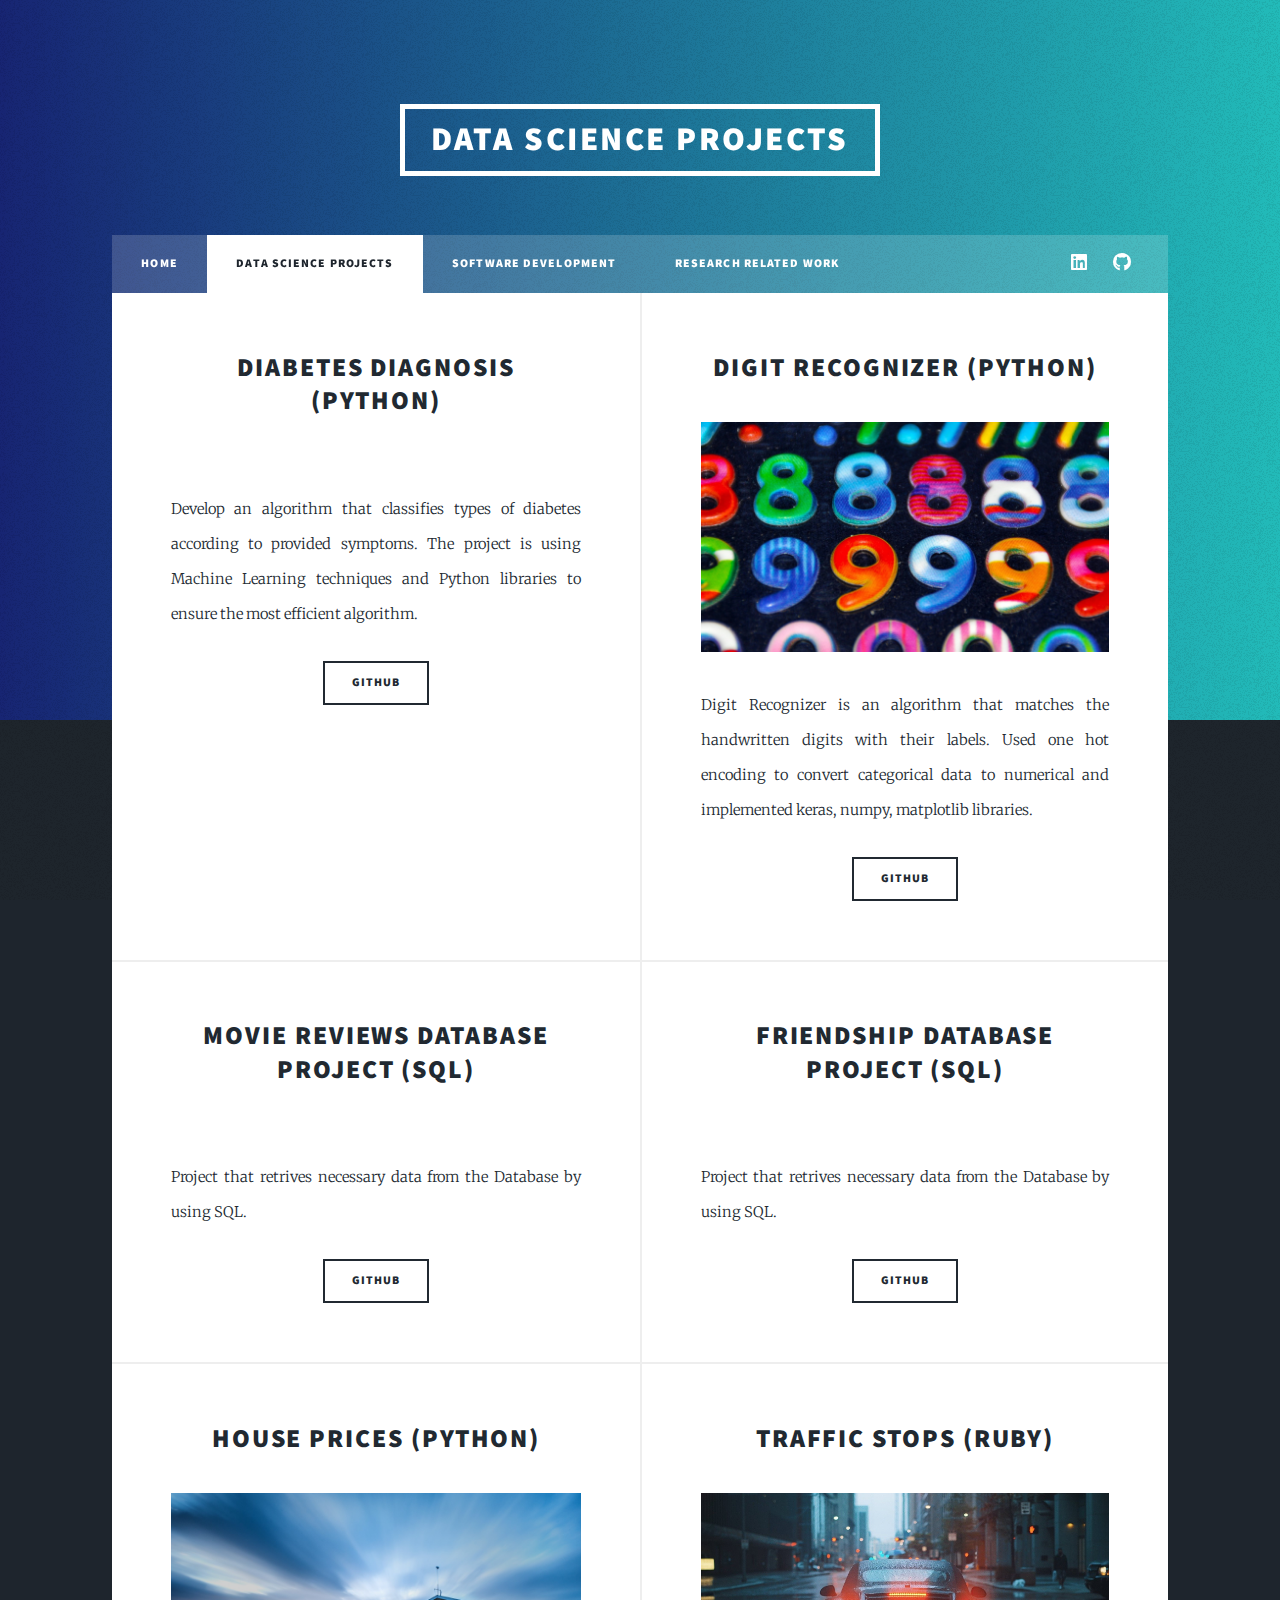
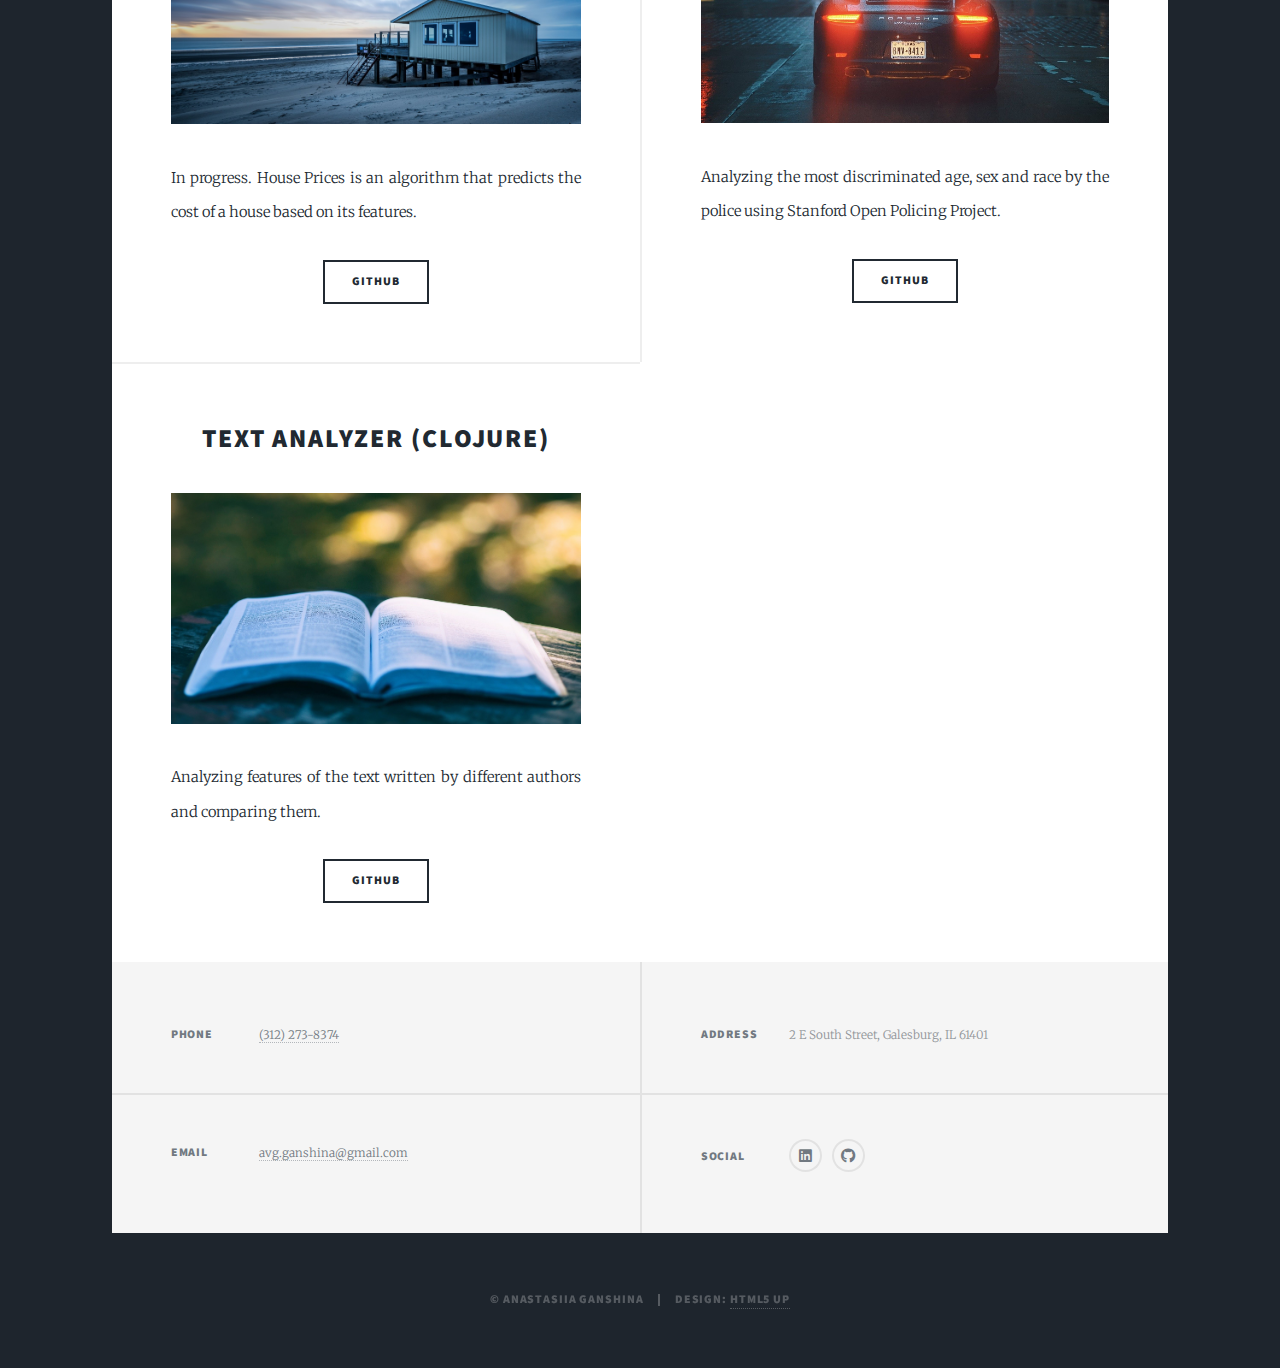
==== datascience.html @ 171f28ad "Add files via upload" ====
<!DOCTYPE HTML>

<html>
	<head>
		<title>Data Science Projects</title>
		<meta charset="utf-8" />
		<meta name="viewport" content="width=device-width, initial-scale=1, user-scalable=no" />
		<link rel="stylesheet" href="assets/css/main.css" />
		<noscript><link rel="stylesheet" href="assets/css/noscript.css" /></noscript>
	</head>
	<body class="is-preload">

		<!-- Wrapper -->
			<div id="wrapper">

				<!-- Header -->
					<header id="header">
						<a href="index.html" class="logo">Data Science Projects</a>
					</header>

				<!-- Nav -->
					<nav id="nav">
						<ul class="links">
							<li><a href="index.html">Home</a></li>
							<li class="active"><a href="datascience.html">Data Science Projects</a></li>
							<li><a href="softwareengineering.html">Software Development</a></li>
							<li><a href="researchwork.html">Research Related Work</a></li>	
						</ul>
						<ul class="icons">
							<li><a href="https://www.linkedin.com/in/anastasiia-ganshina-69b8a2183/" class="icon brands fa-linkedin"><span class="label">LinkedIn</span></a></li>
							<li><a href="https://github.com/avganshina" class="icon brands fa-github"><span class="label">GitHub</span></a></li>
						</ul>
					</nav>

				<!-- Main -->
					<div id="main">

						<!-- Post -->
							<section class="posts">
								
								<article>
									<header>
										<h2><a href="#">Diabetes Diagnosis (Python)</a></h2>
									</header>
									<a href="#" class="image fit"><img src="images/diabetes_ML.jpg" alt="" /></a>

									<p> Develop an algorithm that classifies types of diabetes according to provided symptoms. The project is using Machine Learning techniques and Python libraries to ensure the most efficient algorithm. </p>
									
									<ul class="actions special">
										<li><a href="https://github.com/avganshina/diabetes_predictions" class="button">GitHub</a></li>
									</ul>
								</article>

								<article>
									<header>
										<h2><a href="#">Digit recognizer (Python)</a></h2>
									</header>
									<a href="#" class="image fit"><img src="images/ds_digit.jpg" alt="" /></a>
									<p>Digit Recognizer is an algorithm that matches the handwritten digits with their labels. Used one hot encoding to convert categorical data to numerical and implemented keras, numpy, matplotlib libraries.</p>
									<ul class="actions special">
										<li><a href="https://github.com/avganshina/Digit_Recognizer" class="button">GitHub</a></li>
									</ul>
								</article>

								<article>
									<header>
										<h2><a href="#">Movie Reviews Database Project (SQL)</a></h2>
									</header>
									<a href="#" class="image fit"><img src="images/movies.jpg" alt="" /></a>

									<p> Project that retrives necessary data from the Database by using SQL. </p>
									
									<ul class="actions special">
										<li><a href="https://github.com/avganshina/Reviews_Database" class="button">GitHub</a></li>
									</ul>
								</article>

								<article>
									<header>
										<h2><a href="#">Friendship Database Project (SQL)</a></h2>
									</header>
									<a href="#" class="image fit"><img src="images/friendship.jpg" alt="" /></a>

									<p> Project that retrives necessary data from the Database by using SQL. </p>
									
									<ul class="actions special">
										<li><a href="https://github.com/avganshina/Friendship_Database" class="button">GitHub</a></li>
									</ul>
								</article>

								<article>
									<header>
										<h2><a href="#">House Prices (Python)</a></h2>
									</header>
									<a href="#" class="image fit"><img src="images/house.jpg" alt="" /></a>
									<p>In progress. House Prices is an algorithm that predicts the cost of a house based on its features.</p>
									<ul class="actions special">
										<li><a href="#" class="button">GitHub</a></li>
									</ul>
								</article>

								<article>
									<header>
										<h2><a href="https://github.com/avganshina/policingstats">Traffic Stops (Ruby)</a></h2>
									</header>
									<a href="https://github.com/avganshina/policingstats" class="image fit"><img src="images/ds_traffic.jpg" alt="" /></a>
									<p>Analyzing the most discriminated age, sex and race by the police using Stanford Open Policing Project.</p>
									<ul class="actions special">
										<li><a href="https://github.com/avganshina/policingstats" class="button">GitHub</a></li>
									</ul>
								</article>

								<article>
									<header>
										<h2><a href="https://github.com/avganshina/text-processing">Text Analyzer (Clojure)</a></h2>
									</header>
									<a href="https://github.com/avganshina/text-processing" class="image fit"><img src="images/ds_text.jpg" alt="" /></a>
									<p>Analyzing features of the text written by different authors and comparing them.</p>
									<ul class="actions special">
										<li><a href="https://github.com/avganshina/text-processing" class="button">GitHub</a></li>
									</ul>
								</article>
							</section>				
					</div>

					</div>

				<!-- Footer -->
					<footer id="footer">
						<section class="split contact">
							<section>
								<h3>Phone</h3>
								<p><a href="#">(312) 273-8374</a></p>
							</section>
							<section>
								<h3>Email</h3>
								<p><a href="#">avg.ganshina@gmail.com</a></p>
							</section>
						</section>

						<section class="split contact">
							<section>
								<h3>Address</h3>
								<p>2 E South Street, Galesburg, IL 61401</p>
							</section>
							<section>
								<h3>Social</h3>
								<ul class="icons alt">
									<li><a href="https://www.linkedin.com/in/anastasiia-ganshina-69b8a2183/" class="icon brands alt fa-linkedin"><span class="label">LinkedIn</span></a></li>
									<li><a href="https://github.com/avganshina/anastasiaganshina" class="icon brands alt fa-github"><span class="label">GitHub</span></a></li>
								</ul>
							</section>
						</section>
					</footer>

				<!-- Copyright -->
					<div id="copyright">
						<ul><li>&copy; Anastasiia Ganshina</li><li>Design: <a href="https://html5up.net">HTML5 UP</a></li></ul>
					</div>

			</div>

		<!-- Scripts -->
			<script src="assets/js/jquery.min.js"></script>
			<script src="assets/js/jquery.scrollex.min.js"></script>
			<script src="assets/js/jquery.scrolly.min.js"></script>
			<script src="assets/js/browser.min.js"></script>
			<script src="assets/js/breakpoints.min.js"></script>
			<script src="assets/js/util.js"></script>
			<script src="assets/js/main.js"></script>

	</body>
</html>
---- assets/css/main.css ----
@import url(fontawesome-all.min.css);
@import url("https://fonts.googleapis.com/css?family=Merriweather:300,700,300italic,700italic|Source+Sans+Pro:900");

/*
	Massively by HTML5 UP
	html5up.net | @ajlkn
	Free for personal and commercial use under the CCA 3.0 license (html5up.net/license)
*/

html, body, div, span, applet, object,
iframe, h1, h2, h3, h4, h5, h6, p, blockquote,
pre, a, abbr, acronym, address, big, cite,
code, del, dfn, em, img, ins, kbd, q, s, samp,
small, strike, strong, sub, sup, tt, var, b,
u, i, center, dl, dt, dd, ol, ul, li, fieldset,
form, label, legend, table, caption, tbody,
tfoot, thead, tr, th, td, article, aside,
canvas, details, embed, figure, figcaption,
footer, header, hgroup, menu, nav, output, ruby,
section, summary, time, mark, audio, video {
	margin: 0;
	padding: 0;
	border: 0;
	font-size: 100%;
	font: inherit;
	vertical-align: baseline;}

article, aside, details, figcaption, figure,
footer, header, hgroup, menu, nav, section {
	display: block;}

body {
	line-height: 1;
}

ol, ul {
	list-style: none;
}

blockquote, q {
	quotes: none;
}

	blockquote:before, blockquote:after, q:before, q:after {
		content: '';
		content: none;
	}

table {
	border-collapse: collapse;
	border-spacing: 0;
}

body {
	-webkit-text-size-adjust: none;
}

mark {
	background-color: transparent;
	color: inherit;
}

input::-moz-focus-inner {
	border: 0;
	padding: 0;
}

input, select, textarea {
	-moz-appearance: none;
	-webkit-appearance: none;
	-ms-appearance: none;
	appearance: none;
}

/* Basic */

	@-ms-viewport {
		width: device-width;
	}

	body {
		-ms-overflow-style: scrollbar;
	}

	@media screen and (max-width: 480px) {

		html, body {
			min-width: 320px;
		}

	}

	html {
		box-sizing: border-box;
	}

	*, *:before, *:after {
		box-sizing: inherit;
	}

	body {
		background-color: #1e252d;
	}

		body.is-preload *, body.is-preload *:before, body.is-preload *:after {
			-moz-animation: none !important;
			-webkit-animation: none !important;
			-ms-animation: none !important;
			animation: none !important;
			-moz-transition: none !important;
			-webkit-transition: none !important;
			-ms-transition: none !important;
			transition: none !important;
		}

/* Type */

	html {
		font-size: 16pt;
	}

		@media screen and (max-width: 1680px) {

			html {
				font-size: 12pt;
			}

		}

		@media screen and (max-width: 1280px) {

			html {
				font-size: 11pt;
			}

		}

		@media screen and (max-width: 360px) {

			html {
				font-size: 10pt;
			}

		}

	body {
		color: #212931;
	}

	body, input, select, textarea {
		font-family: "Merriweather", Georgia, serif;
		font-weight: 300;
		font-size: 1rem;
		line-height: 2.375;
	}

	a {
		-moz-transition: color 0.2s ease-in-out, background-color 0.2s ease-in-out, border-color 0.2s ease-in-out, box-shadow 0.2s ease-in-out;
		-webkit-transition: color 0.2s ease-in-out, background-color 0.2s ease-in-out, border-color 0.2s ease-in-out, box-shadow 0.2s ease-in-out;
		-ms-transition: color 0.2s ease-in-out, background-color 0.2s ease-in-out, border-color 0.2s ease-in-out, box-shadow 0.2s ease-in-out;
		transition: color 0.2s ease-in-out, background-color 0.2s ease-in-out, border-color 0.2s ease-in-out, box-shadow 0.2s ease-in-out;
		border-bottom: dotted 1px;
		text-decoration: none;
	}

		a:hover {
			border-bottom-color: transparent;
		}

	strong, b {
		font-weight: 600;
	}

	em, i {
		font-style: italic;
	}

	p {
		text-align: justify;
		margin: 0 0 2rem 0;
	}

	h1, h2, h3, h4, h5, h6 {
		font-family: "Source Sans Pro", Helvetica, sans-serif;
		font-weight: 900;
		line-height: 1.5;
		letter-spacing: 0.075em;
		text-transform: uppercase;
		margin: 0 0 1rem 0;
	}

		h1 a, h2 a, h3 a, h4 a, h5 a, h6 a {
			border-bottom: 0;
			color: inherit;
			text-decoration: none;
		}

	h1 {
		font-size: 4rem;
		line-height: 1.1;
		margin: 0 0 2rem 0;
	}

	h2 {
		font-size: 1.75rem;
		line-height: 1.3;
		margin: 0 0 1.5rem 0;
	}

	h3 {
		font-size: 1.25rem;
		margin: 0 0 1.5rem 0;
	}

	h4 {
		font-size: 1rem;
	}

	h5 {
		font-size: 0.9rem;
	}

	h6 {
		font-size: 0.8rem;
	}

	sub {
		font-size: 0.8rem;
		position: relative;
		top: 0.5rem;
	}

	sup {
		font-size: 0.8rem;
		position: relative;
		top: -0.5rem;
	}

	blockquote {
		border-left: solid 4px;
		font-style: italic;
		margin: 0 0 2rem 0;
		padding: 0.5rem 0 0.5rem 2rem;
	}

	code {
		border: solid 2px;
		font-family: "Courier New", monospace;
		font-size: 0.9rem;
		margin: 0 0.25rem;
		padding: 0.25rem 0.65rem;
	}

	pre {
		-webkit-overflow-scrolling: touch;
		font-family: "Courier New", monospace;
		font-size: 0.9rem;
		margin: 0 0 2rem 0;
	}

		pre code {
			display: block;
			line-height: 1.75;
			padding: 1rem 1.5rem;
			overflow-x: auto;
		}

	hr {
		border: 0;
		border-bottom: solid 2px;
		margin: 3rem 0;
	}

		hr.major {
			margin: 5rem 0;
		}

	.align-left {
		text-align: left;
	}

	.align-center {
		text-align: center;
	}

	.align-right {
		text-align: right;
	}

	input, select, textarea {
		color: #212931;
	}

	a {
		color: #212931;
		border-bottom-color: rgba(33, 41, 49, 0.5);
	}

		a:hover {
			border-bottom-color: transparent;
			color: #18bfef !important;
		}

	strong, b {
		color: #212931;
	}

	h1, h2, h3, h4, h5, h6 {
		color: #212931;
	}

	blockquote {
		border-left-color: #eeeeee;
	}

	code {
		background: rgba(220, 220, 220, 0.25);
		border-color: #eeeeee;
	}

	hr {
		border-bottom-color: #eeeeee;
	}

/* Row */

	.row {
		display: flex;
		flex-wrap: wrap;
		box-sizing: border-box;
		align-items: stretch;
	}

		.row > * {
			box-sizing: border-box;
		}

		.row.gtr-uniform > * > :last-child {
			margin-bottom: 0;
		}

		.row.aln-left {
			justify-content: flex-start;
		}

		.row.aln-center {
			justify-content: center;
		}

		.row.aln-right {
			justify-content: flex-end;
		}

		.row.aln-top {
			align-items: flex-start;
		}

		.row.aln-middle {
			align-items: center;
		}

		.row.aln-bottom {
			align-items: flex-end;
		}

		.row > .imp {
			order: -1;
		}

		.row > .col-1 {
			width: 8.33333%;
		}

		.row > .off-1 {
			margin-left: 8.33333%;
		}

		.row > .col-2 {
			width: 16.66667%;
		}

		.row > .off-2 {
			margin-left: 16.66667%;
		}

		.row > .col-3 {
			width: 25%;
		}

		.row > .off-3 {
			margin-left: 25%;
		}

		.row > .col-4 {
			width: 33.33333%;
		}

		.row > .off-4 {
			margin-left: 33.33333%;
		}

		.row > .col-5 {
			width: 41.66667%;
		}

		.row > .off-5 {
			margin-left: 41.66667%;
		}

		.row > .col-6 {
			width: 50%;
		}

		.row > .off-6 {
			margin-left: 50%;
		}

		.row > .col-7 {
			width: 58.33333%;
		}

		.row > .off-7 {
			margin-left: 58.33333%;
		}

		.row > .col-8 {
			width: 66.66667%;
		}

		.row > .off-8 {
			margin-left: 66.66667%;
		}

		.row > .col-9 {
			width: 75%;
		}

		.row > .off-9 {
			margin-left: 75%;
		}

		.row > .col-10 {
			width: 83.33333%;
		}

		.row > .off-10 {
			margin-left: 83.33333%;
		}

		.row > .col-11 {
			width: 91.66667%;
		}

		.row > .off-11 {
			margin-left: 91.66667%;
		}

		.row > .col-12 {
			width: 100%;
		}

		.row > .off-12 {
			margin-left: 100%;
		}

		.row.gtr-0 {
			margin-top: 0;
			margin-left: 0rem;
		}

			.row.gtr-0 > * {
				padding: 0 0 0 0rem;
			}

			.row.gtr-0.gtr-uniform {
				margin-top: 0rem;
			}

				.row.gtr-0.gtr-uniform > * {
					padding-top: 0rem;
				}

		.row.gtr-25 {
			margin-top: 0;
			margin-left: -0.375rem;
		}

			.row.gtr-25 > * {
				padding: 0 0 0 0.375rem;
			}

			.row.gtr-25.gtr-uniform {
				margin-top: -0.375rem;
			}

				.row.gtr-25.gtr-uniform > * {
					padding-top: 0.375rem;
				}

		.row.gtr-50 {
			margin-top: 0;
			margin-left: -0.75rem;
		}

			.row.gtr-50 > * {
				padding: 0 0 0 0.75rem;
			}

			.row.gtr-50.gtr-uniform {
				margin-top: -0.75rem;
			}

				.row.gtr-50.gtr-uniform > * {
					padding-top: 0.75rem;
				}

		.row {
			margin-top: 0;
			margin-left: -1.5rem;
		}

			.row > * {
				padding: 0 0 0 1.5rem;
			}

			.row.gtr-uniform {
				margin-top: -1.5rem;
			}

				.row.gtr-uniform > * {
					padding-top: 1.5rem;
				}

		.row.gtr-150 {
			margin-top: 0;
			margin-left: -2.25rem;
		}

			.row.gtr-150 > * {
				padding: 0 0 0 2.25rem;
			}

			.row.gtr-150.gtr-uniform {
				margin-top: -2.25rem;
			}

				.row.gtr-150.gtr-uniform > * {
					padding-top: 2.25rem;
				}

		.row.gtr-200 {
			margin-top: 0;
			margin-left: -3rem;
		}

			.row.gtr-200 > * {
				padding: 0 0 0 3rem;
			}

			.row.gtr-200.gtr-uniform {
				margin-top: -3rem;
			}

				.row.gtr-200.gtr-uniform > * {
					padding-top: 3rem;
				}

		@media screen and (max-width: 1680px) {

			.row {
				display: flex;
				flex-wrap: wrap;
				box-sizing: border-box;
				align-items: stretch;
			}

				.row > * {
					box-sizing: border-box;
				}

				.row.gtr-uniform > * > :last-child {
					margin-bottom: 0;
				}

				.row.aln-left {
					justify-content: flex-start;
				}

				.row.aln-center {
					justify-content: center;
				}

				.row.aln-right {
					justify-content: flex-end;
				}

				.row.aln-top {
					align-items: flex-start;
				}

				.row.aln-middle {
					align-items: center;
				}

				.row.aln-bottom {
					align-items: flex-end;
				}

				.row > .imp-xlarge {
					order: -1;
				}

				.row > .col-1-xlarge {
					width: 8.33333%;
				}

				.row > .off-1-xlarge {
					margin-left: 8.33333%;
				}

				.row > .col-2-xlarge {
					width: 16.66667%;
				}

				.row > .off-2-xlarge {
					margin-left: 16.66667%;
				}

				.row > .col-3-xlarge {
					width: 25%;
				}

				.row > .off-3-xlarge {
					margin-left: 25%;
				}

				.row > .col-4-xlarge {
					width: 33.33333%;
				}

				.row > .off-4-xlarge {
					margin-left: 33.33333%;
				}

				.row > .col-5-xlarge {
					width: 41.66667%;
				}

				.row > .off-5-xlarge {
					margin-left: 41.66667%;
				}

				.row > .col-6-xlarge {
					width: 50%;
				}

				.row > .off-6-xlarge {
					margin-left: 50%;
				}

				.row > .col-7-xlarge {
					width: 58.33333%;
				}

				.row > .off-7-xlarge {
					margin-left: 58.33333%;
				}

				.row > .col-8-xlarge {
					width: 66.66667%;
				}

				.row > .off-8-xlarge {
					margin-left: 66.66667%;
				}

				.row > .col-9-xlarge {
					width: 75%;
				}

				.row > .off-9-xlarge {
					margin-left: 75%;
				}

				.row > .col-10-xlarge {
					width: 83.33333%;
				}

				.row > .off-10-xlarge {
					margin-left: 83.33333%;
				}

				.row > .col-11-xlarge {
					width: 91.66667%;
				}

				.row > .off-11-xlarge {
					margin-left: 91.66667%;
				}

				.row > .col-12-xlarge {
					width: 100%;
				}

				.row > .off-12-xlarge {
					margin-left: 100%;
				}

				.row.gtr-0 {
					margin-top: 0;
					margin-left: 0rem;
				}

					.row.gtr-0 > * {
						padding: 0 0 0 0rem;
					}

					.row.gtr-0.gtr-uniform {
						margin-top: 0rem;
					}

						.row.gtr-0.gtr-uniform > * {
							padding-top: 0rem;
						}

				.row.gtr-25 {
					margin-top: 0;
					margin-left: -0.375rem;
				}

					.row.gtr-25 > * {
						padding: 0 0 0 0.375rem;
					}

					.row.gtr-25.gtr-uniform {
						margin-top: -0.375rem;
					}

						.row.gtr-25.gtr-uniform > * {
							padding-top: 0.375rem;
						}

				.row.gtr-50 {
					margin-top: 0;
					margin-left: -0.75rem;
				}

					.row.gtr-50 > * {
						padding: 0 0 0 0.75rem;
					}

					.row.gtr-50.gtr-uniform {
						margin-top: -0.75rem;
					}

						.row.gtr-50.gtr-uniform > * {
							padding-top: 0.75rem;
						}

				.row {
					margin-top: 0;
					margin-left: -1.5rem;
				}

					.row > * {
						padding: 0 0 0 1.5rem;
					}

					.row.gtr-uniform {
						margin-top: -1.5rem;
					}

						.row.gtr-uniform > * {
							padding-top: 1.5rem;
						}

				.row.gtr-150 {
					margin-top: 0;
					margin-left: -2.25rem;
				}

					.row.gtr-150 > * {
						padding: 0 0 0 2.25rem;
					}

					.row.gtr-150.gtr-uniform {
						margin-top: -2.25rem;
					}

						.row.gtr-150.gtr-uniform > * {
							padding-top: 2.25rem;
						}

				.row.gtr-200 {
					margin-top: 0;
					margin-left: -3rem;
				}

					.row.gtr-200 > * {
						padding: 0 0 0 3rem;
					}

					.row.gtr-200.gtr-uniform {
						margin-top: -3rem;
					}

						.row.gtr-200.gtr-uniform > * {
							padding-top: 3rem;
						}

		}

		@media screen and (max-width: 1280px) {

			.row {
				display: flex;
				flex-wrap: wrap;
				box-sizing: border-box;
				align-items: stretch;
			}

				.row > * {
					box-sizing: border-box;
				}

				.row.gtr-uniform > * > :last-child {
					margin-bottom: 0;
				}

				.row.aln-left {
					justify-content: flex-start;
				}

				.row.aln-center {
					justify-content: center;
				}

				.row.aln-right {
					justify-content: flex-end;
				}

				.row.aln-top {
					align-items: flex-start;
				}

				.row.aln-middle {
					align-items: center;
				}

				.row.aln-bottom {
					align-items: flex-end;
				}

				.row > .imp-large {
					order: -1;
				}

				.row > .col-1-large {
					width: 8.33333%;
				}

				.row > .off-1-large {
					margin-left: 8.33333%;
				}

				.row > .col-2-large {
					width: 16.66667%;
				}

				.row > .off-2-large {
					margin-left: 16.66667%;
				}

				.row > .col-3-large {
					width: 25%;
				}

				.row > .off-3-large {
					margin-left: 25%;
				}

				.row > .col-4-large {
					width: 33.33333%;
				}

				.row > .off-4-large {
					margin-left: 33.33333%;
				}

				.row > .col-5-large {
					width: 41.66667%;
				}

				.row > .off-5-large {
					margin-left: 41.66667%;
				}

				.row > .col-6-large {
					width: 50%;
				}

				.row > .off-6-large {
					margin-left: 50%;
				}

				.row > .col-7-large {
					width: 58.33333%;
				}

				.row > .off-7-large {
					margin-left: 58.33333%;
				}

				.row > .col-8-large {
					width: 66.66667%;
				}

				.row > .off-8-large {
					margin-left: 66.66667%;
				}

				.row > .col-9-large {
					width: 75%;
				}

				.row > .off-9-large {
					margin-left: 75%;
				}

				.row > .col-10-large {
					width: 83.33333%;
				}

				.row > .off-10-large {
					margin-left: 83.33333%;
				}

				.row > .col-11-large {
					width: 91.66667%;
				}

				.row > .off-11-large {
					margin-left: 91.66667%;
				}

				.row > .col-12-large {
					width: 100%;
				}

				.row > .off-12-large {
					margin-left: 100%;
				}

				.row.gtr-0 {
					margin-top: 0;
					margin-left: 0rem;
				}

					.row.gtr-0 > * {
						padding: 0 0 0 0rem;
					}

					.row.gtr-0.gtr-uniform {
						margin-top: 0rem;
					}

						.row.gtr-0.gtr-uniform > * {
							padding-top: 0rem;
						}

				.row.gtr-25 {
					margin-top: 0;
					margin-left: -0.375rem;
				}

					.row.gtr-25 > * {
						padding: 0 0 0 0.375rem;
					}

					.row.gtr-25.gtr-uniform {
						margin-top: -0.375rem;
					}

						.row.gtr-25.gtr-uniform > * {
							padding-top: 0.375rem;
						}

				.row.gtr-50 {
					margin-top: 0;
					margin-left: -0.75rem;
				}

					.row.gtr-50 > * {
						padding: 0 0 0 0.75rem;
					}

					.row.gtr-50.gtr-uniform {
						margin-top: -0.75rem;
					}

						.row.gtr-50.gtr-uniform > * {
							padding-top: 0.75rem;
						}

				.row {
					margin-top: 0;
					margin-left: -1.5rem;
				}

					.row > * {
						padding: 0 0 0 1.5rem;
					}

					.row.gtr-uniform {
						margin-top: -1.5rem;
					}

						.row.gtr-uniform > * {
							padding-top: 1.5rem;
						}

				.row.gtr-150 {
					margin-top: 0;
					margin-left: -2.25rem;
				}

					.row.gtr-150 > * {
						padding: 0 0 0 2.25rem;
					}

					.row.gtr-150.gtr-uniform {
						margin-top: -2.25rem;
					}

						.row.gtr-150.gtr-uniform > * {
							padding-top: 2.25rem;
						}

				.row.gtr-200 {
					margin-top: 0;
					margin-left: -3rem;
				}

					.row.gtr-200 > * {
						padding: 0 0 0 3rem;
					}

					.row.gtr-200.gtr-uniform {
						margin-top: -3rem;
					}

						.row.gtr-200.gtr-uniform > * {
							padding-top: 3rem;
						}

		}

		@media screen and (max-width: 980px) {

			.row {
				display: flex;
				flex-wrap: wrap;
				box-sizing: border-box;
				align-items: stretch;
			}

				.row > * {
					box-sizing: border-box;
				}

				.row.gtr-uniform > * > :last-child {
					margin-bottom: 0;
				}

				.row.aln-left {
					justify-content: flex-start;
				}

				.row.aln-center {
					justify-content: center;
				}

				.row.aln-right {
					justify-content: flex-end;
				}

				.row.aln-top {
					align-items: flex-start;
				}

				.row.aln-middle {
					align-items: center;
				}

				.row.aln-bottom {
					align-items: flex-end;
				}

				.row > .imp-medium {
					order: -1;
				}

				.row > .col-1-medium {
					width: 8.33333%;
				}

				.row > .off-1-medium {
					margin-left: 8.33333%;
				}

				.row > .col-2-medium {
					width: 16.66667%;
				}

				.row > .off-2-medium {
					margin-left: 16.66667%;
				}

				.row > .col-3-medium {
					width: 25%;
				}

				.row > .off-3-medium {
					margin-left: 25%;
				}

				.row > .col-4-medium {
					width: 33.33333%;
				}

				.row > .off-4-medium {
					margin-left: 33.33333%;
				}

				.row > .col-5-medium {
					width: 41.66667%;
				}

				.row > .off-5-medium {
					margin-left: 41.66667%;
				}

				.row > .col-6-medium {
					width: 50%;
				}

				.row > .off-6-medium {
					margin-left: 50%;
				}

				.row > .col-7-medium {
					width: 58.33333%;
				}

				.row > .off-7-medium {
					margin-left: 58.33333%;
				}

				.row > .col-8-medium {
					width: 66.66667%;
				}

				.row > .off-8-medium {
					margin-left: 66.66667%;
				}

				.row > .col-9-medium {
					width: 75%;
				}

				.row > .off-9-medium {
					margin-left: 75%;
				}

				.row > .col-10-medium {
					width: 83.33333%;
				}

				.row > .off-10-medium {
					margin-left: 83.33333%;
				}

				.row > .col-11-medium {
					width: 91.66667%;
				}

				.row > .off-11-medium {
					margin-left: 91.66667%;
				}

				.row > .col-12-medium {
					width: 100%;
				}

				.row > .off-12-medium {
					margin-left: 100%;
				}

				.row.gtr-0 {
					margin-top: 0;
					margin-left: 0rem;
				}

					.row.gtr-0 > * {
						padding: 0 0 0 0rem;
					}

					.row.gtr-0.gtr-uniform {
						margin-top: 0rem;
					}

						.row.gtr-0.gtr-uniform > * {
							padding-top: 0rem;
						}

				.row.gtr-25 {
					margin-top: 0;
					margin-left: -0.375rem;
				}

					.row.gtr-25 > * {
						padding: 0 0 0 0.375rem;
					}

					.row.gtr-25.gtr-uniform {
						margin-top: -0.375rem;
					}

						.row.gtr-25.gtr-uniform > * {
							padding-top: 0.375rem;
						}

				.row.gtr-50 {
					margin-top: 0;
					margin-left: -0.75rem;
				}

					.row.gtr-50 > * {
						padding: 0 0 0 0.75rem;
					}

					.row.gtr-50.gtr-uniform {
						margin-top: -0.75rem;
					}

						.row.gtr-50.gtr-uniform > * {
							padding-top: 0.75rem;
						}

				.row {
					margin-top: 0;
					margin-left: -1.5rem;
				}

					.row > * {
						padding: 0 0 0 1.5rem;
					}

					.row.gtr-uniform {
						margin-top: -1.5rem;
					}

						.row.gtr-uniform > * {
							padding-top: 1.5rem;
						}

				.row.gtr-150 {
					margin-top: 0;
					margin-left: -2.25rem;
				}

					.row.gtr-150 > * {
						padding: 0 0 0 2.25rem;
					}

					.row.gtr-150.gtr-uniform {
						margin-top: -2.25rem;
					}

						.row.gtr-150.gtr-uniform > * {
							padding-top: 2.25rem;
						}

				.row.gtr-200 {
					margin-top: 0;
					margin-left: -3rem;
				}

					.row.gtr-200 > * {
						padding: 0 0 0 3rem;
					}

					.row.gtr-200.gtr-uniform {
						margin-top: -3rem;
					}

						.row.gtr-200.gtr-uniform > * {
							padding-top: 3rem;
						}

		}

		@media screen and (max-width: 736px) {

			.row {
				display: flex;
				flex-wrap: wrap;
				box-sizing: border-box;
				align-items: stretch;
			}

				.row > * {
					box-sizing: border-box;
				}

				.row.gtr-uniform > * > :last-child {
					margin-bottom: 0;
				}

				.row.aln-left {
					justify-content: flex-start;
				}

				.row.aln-center {
					justify-content: center;
				}

				.row.aln-right {
					justify-content: flex-end;
				}

				.row.aln-top {
					align-items: flex-start;
				}

				.row.aln-middle {
					align-items: center;
				}

				.row.aln-bottom {
					align-items: flex-end;
				}

				.row > .imp-small {
					order: -1;
				}

				.row > .col-1-small {
					width: 8.33333%;
				}

				.row > .off-1-small {
					margin-left: 8.33333%;
				}

				.row > .col-2-small {
					width: 16.66667%;
				}

				.row > .off-2-small {
					margin-left: 16.66667%;
				}

				.row > .col-3-small {
					width: 25%;
				}

				.row > .off-3-small {
					margin-left: 25%;
				}

				.row > .col-4-small {
					width: 33.33333%;
				}

				.row > .off-4-small {
					margin-left: 33.33333%;
				}

				.row > .col-5-small {
					width: 41.66667%;
				}

				.row > .off-5-small {
					margin-left: 41.66667%;
				}

				.row > .col-6-small {
					width: 50%;
				}

				.row > .off-6-small {
					margin-left: 50%;
				}

				.row > .col-7-small {
					width: 58.33333%;
				}

				.row > .off-7-small {
					margin-left: 58.33333%;
				}

				.row > .col-8-small {
					width: 66.66667%;
				}

				.row > .off-8-small {
					margin-left: 66.66667%;
				}

				.row > .col-9-small {
					width: 75%;
				}

				.row > .off-9-small {
					margin-left: 75%;
				}

				.row > .col-10-small {
					width: 83.33333%;
				}

				.row > .off-10-small {
					margin-left: 83.33333%;
				}

				.row > .col-11-small {
					width: 91.66667%;
				}

				.row > .off-11-small {
					margin-left: 91.66667%;
				}

				.row > .col-12-small {
					width: 100%;
				}

				.row > .off-12-small {
					margin-left: 100%;
				}

				.row.gtr-0 {
					margin-top: 0;
					margin-left: 0rem;
				}

					.row.gtr-0 > * {
						padding: 0 0 0 0rem;
					}

					.row.gtr-0.gtr-uniform {
						margin-top: 0rem;
					}

						.row.gtr-0.gtr-uniform > * {
							padding-top: 0rem;
						}

				.row.gtr-25 {
					margin-top: 0;
					margin-left: -0.375rem;
				}

					.row.gtr-25 > * {
						padding: 0 0 0 0.375rem;
					}

					.row.gtr-25.gtr-uniform {
						margin-top: -0.375rem;
					}

						.row.gtr-25.gtr-uniform > * {
							padding-top: 0.375rem;
						}

				.row.gtr-50 {
					margin-top: 0;
					margin-left: -0.75rem;
				}

					.row.gtr-50 > * {
						padding: 0 0 0 0.75rem;
					}

					.row.gtr-50.gtr-uniform {
						margin-top: -0.75rem;
					}

						.row.gtr-50.gtr-uniform > * {
							padding-top: 0.75rem;
						}

				.row {
					margin-top: 0;
					margin-left: -1.5rem;
				}

					.row > * {
						padding: 0 0 0 1.5rem;
					}

					.row.gtr-uniform {
						margin-top: -1.5rem;
					}

						.row.gtr-uniform > * {
							padding-top: 1.5rem;
						}

				.row.gtr-150 {
					margin-top: 0;
					margin-left: -2.25rem;
				}

					.row.gtr-150 > * {
						padding: 0 0 0 2.25rem;
					}

					.row.gtr-150.gtr-uniform {
						margin-top: -2.25rem;
					}

						.row.gtr-150.gtr-uniform > * {
							padding-top: 2.25rem;
						}

				.row.gtr-200 {
					margin-top: 0;
					margin-left: -3rem;
				}

					.row.gtr-200 > * {
						padding: 0 0 0 3rem;
					}

					.row.gtr-200.gtr-uniform {
						margin-top: -3rem;
					}

						.row.gtr-200.gtr-uniform > * {
							padding-top: 3rem;
						}

		}

		@media screen and (max-width: 480px) {

			.row {
				display: flex;
				flex-wrap: wrap;
				box-sizing: border-box;
				align-items: stretch;
			}

				.row > * {
					box-sizing: border-box;
				}

				.row.gtr-uniform > * > :last-child {
					margin-bottom: 0;
				}

				.row.aln-left {
					justify-content: flex-start;
				}

				.row.aln-center {
					justify-content: center;
				}

				.row.aln-right {
					justify-content: flex-end;
				}

				.row.aln-top {
					align-items: flex-start;
				}

				.row.aln-middle {
					align-items: center;
				}

				.row.aln-bottom {
					align-items: flex-end;
				}

				.row > .imp-xsmall {
					order: -1;
				}

				.row > .col-1-xsmall {
					width: 8.33333%;
				}

				.row > .off-1-xsmall {
					margin-left: 8.33333%;
				}

				.row > .col-2-xsmall {
					width: 16.66667%;
				}

				.row > .off-2-xsmall {
					margin-left: 16.66667%;
				}

				.row > .col-3-xsmall {
					width: 25%;
				}

				.row > .off-3-xsmall {
					margin-left: 25%;
				}

				.row > .col-4-xsmall {
					width: 33.33333%;
				}

				.row > .off-4-xsmall {
					margin-left: 33.33333%;
				}

				.row > .col-5-xsmall {
					width: 41.66667%;
				}

				.row > .off-5-xsmall {
					margin-left: 41.66667%;
				}

				.row > .col-6-xsmall {
					width: 50%;
				}

				.row > .off-6-xsmall {
					margin-left: 50%;
				}

				.row > .col-7-xsmall {
					width: 58.33333%;
				}

				.row > .off-7-xsmall {
					margin-left: 58.33333%;
				}

				.row > .col-8-xsmall {
					width: 66.66667%;
				}

				.row > .off-8-xsmall {
					margin-left: 66.66667%;
				}

				.row > .col-9-xsmall {
					width: 75%;
				}

				.row > .off-9-xsmall {
					margin-left: 75%;
				}

				.row > .col-10-xsmall {
					width: 83.33333%;
				}

				.row > .off-10-xsmall {
					margin-left: 83.33333%;
				}

				.row > .col-11-xsmall {
					width: 91.66667%;
				}

				.row > .off-11-xsmall {
					margin-left: 91.66667%;
				}

				.row > .col-12-xsmall {
					width: 100%;
				}

				.row > .off-12-xsmall {
					margin-left: 100%;
				}

				.row.gtr-0 {
					margin-top: 0;
					margin-left: 0rem;
				}

					.row.gtr-0 > * {
						padding: 0 0 0 0rem;
					}

					.row.gtr-0.gtr-uniform {
						margin-top: 0rem;
					}

						.row.gtr-0.gtr-uniform > * {
							padding-top: 0rem;
						}

				.row.gtr-25 {
					margin-top: 0;
					margin-left: -0.375rem;
				}

					.row.gtr-25 > * {
						padding: 0 0 0 0.375rem;
					}

					.row.gtr-25.gtr-uniform {
						margin-top: -0.375rem;
					}

						.row.gtr-25.gtr-uniform > * {
							padding-top: 0.375rem;
						}

				.row.gtr-50 {
					margin-top: 0;
					margin-left: -0.75rem;
				}

					.row.gtr-50 > * {
						padding: 0 0 0 0.75rem;
					}

					.row.gtr-50.gtr-uniform {
						margin-top: -0.75rem;
					}

						.row.gtr-50.gtr-uniform > * {
							padding-top: 0.75rem;
						}

				.row {
					margin-top: 0;
					margin-left: -1.5rem;
				}

					.row > * {
						padding: 0 0 0 1.5rem;
					}

					.row.gtr-uniform {
						margin-top: -1.5rem;
					}

						.row.gtr-uniform > * {
							padding-top: 1.5rem;
						}

				.row.gtr-150 {
					margin-top: 0;
					margin-left: -2.25rem;
				}

					.row.gtr-150 > * {
						padding: 0 0 0 2.25rem;
					}

					.row.gtr-150.gtr-uniform {
						margin-top: -2.25rem;
					}

						.row.gtr-150.gtr-uniform > * {
							padding-top: 2.25rem;
						}

				.row.gtr-200 {
					margin-top: 0;
					margin-left: -3rem;
				}

					.row.gtr-200 > * {
						padding: 0 0 0 3rem;
					}

					.row.gtr-200.gtr-uniform {
						margin-top: -3rem;
					}

						.row.gtr-200.gtr-uniform > * {
							padding-top: 3rem;
						}

		}

		@media screen and (max-width: 360px) {

			.row {
				display: flex;
				flex-wrap: wrap;
				box-sizing: border-box;
				align-items: stretch;
			}

				.row > * {
					box-sizing: border-box;
				}

				.row.gtr-uniform > * > :last-child {
					margin-bottom: 0;
				}

				.row.aln-left {
					justify-content: flex-start;
				}

				.row.aln-center {
					justify-content: center;
				}

				.row.aln-right {
					justify-content: flex-end;
				}

				.row.aln-top {
					align-items: flex-start;
				}

				.row.aln-middle {
					align-items: center;
				}

				.row.aln-bottom {
					align-items: flex-end;
				}

				.row > .imp-xxsmall {
					order: -1;
				}

				.row > .col-1-xxsmall {
					width: 8.33333%;
				}

				.row > .off-1-xxsmall {
					margin-left: 8.33333%;
				}

				.row > .col-2-xxsmall {
					width: 16.66667%;
				}

				.row > .off-2-xxsmall {
					margin-left: 16.66667%;
				}

				.row > .col-3-xxsmall {
					width: 25%;
				}

				.row > .off-3-xxsmall {
					margin-left: 25%;
				}

				.row > .col-4-xxsmall {
					width: 33.33333%;
				}

				.row > .off-4-xxsmall {
					margin-left: 33.33333%;
				}

				.row > .col-5-xxsmall {
					width: 41.66667%;
				}

				.row > .off-5-xxsmall {
					margin-left: 41.66667%;
				}

				.row > .col-6-xxsmall {
					width: 50%;
				}

				.row > .off-6-xxsmall {
					margin-left: 50%;
				}

				.row > .col-7-xxsmall {
					width: 58.33333%;
				}

				.row > .off-7-xxsmall {
					margin-left: 58.33333%;
				}

				.row > .col-8-xxsmall {
					width: 66.66667%;
				}

				.row > .off-8-xxsmall {
					margin-left: 66.66667%;
				}

				.row > .col-9-xxsmall {
					width: 75%;
				}

				.row > .off-9-xxsmall {
					margin-left: 75%;
				}

				.row > .col-10-xxsmall {
					width: 83.33333%;
				}

				.row > .off-10-xxsmall {
					margin-left: 83.33333%;
				}

				.row > .col-11-xxsmall {
					width: 91.66667%;
				}

				.row > .off-11-xxsmall {
					margin-left: 91.66667%;
				}

				.row > .col-12-xxsmall {
					width: 100%;
				}

				.row > .off-12-xxsmall {
					margin-left: 100%;
				}

				.row.gtr-0 {
					margin-top: 0;
					margin-left: 0rem;
				}

					.row.gtr-0 > * {
						padding: 0 0 0 0rem;
					}

					.row.gtr-0.gtr-uniform {
						margin-top: 0rem;
					}

						.row.gtr-0.gtr-uniform > * {
							padding-top: 0rem;
						}

				.row.gtr-25 {
					margin-top: 0;
					margin-left: -0.375rem;
				}

					.row.gtr-25 > * {
						padding: 0 0 0 0.375rem;
					}

					.row.gtr-25.gtr-uniform {
						margin-top: -0.375rem;
					}

						.row.gtr-25.gtr-uniform > * {
							padding-top: 0.375rem;
						}

				.row.gtr-50 {
					margin-top: 0;
					margin-left: -0.75rem;
				}

					.row.gtr-50 > * {
						padding: 0 0 0 0.75rem;
					}

					.row.gtr-50.gtr-uniform {
						margin-top: -0.75rem;
					}

						.row.gtr-50.gtr-uniform > * {
							padding-top: 0.75rem;
						}

				.row {
					margin-top: 0;
					margin-left: -1.5rem;
				}

					.row > * {
						padding: 0 0 0 1.5rem;
					}

					.row.gtr-uniform {
						margin-top: -1.5rem;
					}

						.row.gtr-uniform > * {
							padding-top: 1.5rem;
						}

				.row.gtr-150 {
					margin-top: 0;
					margin-left: -2.25rem;
				}

					.row.gtr-150 > * {
						padding: 0 0 0 2.25rem;
					}

					.row.gtr-150.gtr-uniform {
						margin-top: -2.25rem;
					}

						.row.gtr-150.gtr-uniform > * {
							padding-top: 2.25rem;
						}

				.row.gtr-200 {
					margin-top: 0;
					margin-left: -3rem;
				}

					.row.gtr-200 > * {
						padding: 0 0 0 3rem;
					}

					.row.gtr-200.gtr-uniform {
						margin-top: -3rem;
					}

						.row.gtr-200.gtr-uniform > * {
							padding-top: 3rem;
						}

		}

/* Box */

	.box {
		border: solid 2px;
		margin-bottom: 2rem;
		padding: 1.5rem;
	}

		.box > :last-child,
		.box > :last-child > :last-child,
		.box > :last-child > :last-child > :last-child {
			margin-bottom: 0;
		}

		.box.alt {
			border: 0;
			border-radius: 0;
			padding: 0;
		}

	.box {
		border-color: #eeeeee;
	}

/* Button */

	input[type="submit"],
	input[type="reset"],
	input[type="button"],
	button,
	.button {
		-moz-appearance: none;
		-webkit-appearance: none;
		-ms-appearance: none;
		appearance: none;
		-moz-transition: background-color 0.2s ease-in-out, box-shadow 0.2s ease-in-out, color 0.2s ease-in-out;
		-webkit-transition: background-color 0.2s ease-in-out, box-shadow 0.2s ease-in-out, color 0.2s ease-in-out;
		-ms-transition: background-color 0.2s ease-in-out, box-shadow 0.2s ease-in-out, color 0.2s ease-in-out;
		transition: background-color 0.2s ease-in-out, box-shadow 0.2s ease-in-out, color 0.2s ease-in-out;
		border: 0;
		border-radius: 0;
		cursor: pointer;
		display: inline-block;
		font-family: "Source Sans Pro", Helvetica, sans-serif;
		font-size: 0.8rem;
		font-weight: 900;
		letter-spacing: 0.075em;
		height: 3rem;
		line-height: 3rem;
		padding: 0 2rem;
		text-align: center;
		text-decoration: none;
		text-transform: uppercase;
		white-space: nowrap;
	}

		input[type="submit"].icon:before,
		input[type="reset"].icon:before,
		input[type="button"].icon:before,
		button.icon:before,
		.button.icon:before {
			margin-right: 0.5rem;
		}

		input[type="submit"].icon.solo,
		input[type="reset"].icon.solo,
		input[type="button"].icon.solo,
		button.icon.solo,
		.button.icon.solo {
			position: relative;
			width: 4rem;
			height: 4rem;
			line-height: 4rem;
			border-radius: 4rem;
			text-indent: 4rem;
			overflow: hidden;
			padding: 0;
			white-space: nowrap;
		}

			input[type="submit"].icon.solo:before,
			input[type="reset"].icon.solo:before,
			input[type="button"].icon.solo:before,
			button.icon.solo:before,
			.button.icon.solo:before {
				position: absolute;
				display: block;
				top: 0;
				left: 0;
				width: inherit;
				height: inherit;
				line-height: inherit;
				font-size: 1.25rem;
				margin-right: 0;
				text-align: center;
				text-indent: 0;
			}

		input[type="submit"].fit,
		input[type="reset"].fit,
		input[type="button"].fit,
		button.fit,
		.button.fit {
			width: 100%;
		}

		input[type="submit"].small,
		input[type="reset"].small,
		input[type="button"].small,
		button.small,
		.button.small {
			font-size: 0.7rem;
			height: 2.5rem;
			line-height: 2.5rem;
			padding: 0 1.5rem;
		}

		input[type="submit"].large,
		input[type="reset"].large,
		input[type="button"].large,
		button.large,
		.button.large {
			font-size: 0.9rem;
			height: 3.5rem;
			line-height: 3.5rem;
			padding: 0 2.75rem;
		}

		@media screen and (max-width: 980px) {

			input[type="submit"],
			input[type="reset"],
			input[type="button"],
			button,
			.button {
				font-size: 0.9rem;
				height: 3.25rem;
				line-height: 3.25rem;
			}

				input[type="submit"].large,
				input[type="reset"].large,
				input[type="button"].large,
				button.large,
				.button.large {
					font-size: 1rem;
					height: 3.75rem;
					line-height: 3.75rem;
				}

		}

		input[type="submit"].disabled, input[type="submit"]:disabled,
		input[type="reset"].disabled,
		input[type="reset"]:disabled,
		input[type="button"].disabled,
		input[type="button"]:disabled,
		button.disabled,
		button:disabled,
		.button.disabled,
		.button:disabled {
			pointer-events: none;
			opacity: 0.25;
		}

	input[type="submit"],
	input[type="reset"],
	input[type="button"],
	button,
	.button {
		background-color: transparent;
		box-shadow: inset 0 0 0 2px #212931;
		color: #212931 !important;
	}

		input[type="submit"]:hover,
		input[type="reset"]:hover,
		input[type="button"]:hover,
		button:hover,
		.button:hover {
			box-shadow: inset 0 0 0 2px #18bfef;
			color: #18bfef !important;
		}

		input[type="submit"].primary,
		input[type="reset"].primary,
		input[type="button"].primary,
		button.primary,
		.button.primary {
			background-color: #212931;
			box-shadow: none;
			color: #ffffff !important;
		}

			input[type="submit"].primary:hover,
			input[type="reset"].primary:hover,
			input[type="button"].primary:hover,
			button.primary:hover,
			.button.primary:hover {
				background-color: #18bfef;
			}

/* Form */

	form {
		margin: 0 0 2rem 0;
	}

		form > :last-child {
			margin-bottom: 0;
		}

		form > .fields {
			display: -moz-flex;
			display: -webkit-flex;
			display: -ms-flex;
			display: flex;
			-moz-flex-wrap: wrap;
			-webkit-flex-wrap: wrap;
			-ms-flex-wrap: wrap;
			flex-wrap: wrap;
			width: calc(100% + 3rem);
			margin: -1.5rem 0 2rem -1.5rem;
		}

			form > .fields > .field {
				-moz-flex-grow: 0;
				-webkit-flex-grow: 0;
				-ms-flex-grow: 0;
				flex-grow: 0;
				-moz-flex-shrink: 0;
				-webkit-flex-shrink: 0;
				-ms-flex-shrink: 0;
				flex-shrink: 0;
				padding: 1.5rem 0 0 1.5rem;
				width: calc(100% - 1.5rem);
			}

				form > .fields > .field.half {
					width: calc(50% - 0.75rem);
				}

				form > .fields > .field.third {
					width: calc(100%/3 - 0.5rem);
				}

				form > .fields > .field.quarter {
					width: calc(25% - 0.375rem);
				}

		@media screen and (max-width: 480px) {

			form > .fields {
				width: calc(100% + 3rem);
				margin: -1.5rem 0 2rem -1.5rem;
			}

				form > .fields > .field {
					padding: 1.5rem 0 0 1.5rem;
					width: calc(100% - 1.5rem);
				}

					form > .fields > .field.half {
						width: calc(100% - 1.5rem);
					}

					form > .fields > .field.third {
						width: calc(100% - 1.5rem);
					}

					form > .fields > .field.quarter {
						width: calc(100% - 1.5rem);
					}

		}

	label {
		display: block;
		font-family: "Source Sans Pro", Helvetica, sans-serif;
		font-weight: 900;
		line-height: 1.5;
		letter-spacing: 0.075em;
		font-size: 0.8rem;
		text-transform: uppercase;
		margin: 0 0 0.75rem 0;
	}

		@media screen and (max-width: 980px) {

			label {
				font-size: 0.9rem;
			}

		}

	input[type="text"],
	input[type="password"],
	input[type="email"],
	select,
	textarea {
		-moz-appearance: none;
		-webkit-appearance: none;
		-ms-appearance: none;
		appearance: none;
		background: transparent;
		border-radius: 0;
		border: solid 2px;
		color: inherit;
		display: block;
		outline: 0;
		padding: 0 1rem;
		text-decoration: none;
		width: 100%;
	}

		input[type="text"]:invalid,
		input[type="password"]:invalid,
		input[type="email"]:invalid,
		select:invalid,
		textarea:invalid {
			box-shadow: none;
		}

	select {
		background-size: 1.25rem;
		background-repeat: no-repeat;
		background-position: calc(100% - 1rem) center;
		height: 3rem;
		padding-right: 3rem;
		text-overflow: ellipsis;
	}

		select:focus::-ms-value {
			background-color: transparent;
		}

		select::-ms-expand {
			display: none;
		}

	input[type="text"],
	input[type="password"],
	input[type="email"],
	select {
		height: 3rem;
	}

	textarea {
		padding: 0.75rem 1rem;
	}

	input[type="checkbox"],
	input[type="radio"] {
		-moz-appearance: none;
		-webkit-appearance: none;
		-ms-appearance: none;
		appearance: none;
		display: block;
		float: left;
		margin-right: -2rem;
		opacity: 0;
		width: 1rem;
		z-index: -1;
	}

		input[type="checkbox"] + label,
		input[type="radio"] + label {
			text-decoration: none;
			cursor: pointer;
			display: inline-block;
			font-size: 1rem;
			letter-spacing: 0;
			font-family: "Merriweather", Georgia, serif;
			text-transform: none;
			font-weight: 300;
			padding-left: 2.8rem;
			padding-right: 1rem;
			position: relative;
		}

			input[type="checkbox"] + label:before,
			input[type="radio"] + label:before {
				-moz-osx-font-smoothing: grayscale;
				-webkit-font-smoothing: antialiased;
				display: inline-block;
				font-style: normal;
				font-variant: normal;
				text-rendering: auto;
				line-height: 1;
				text-transform: none !important;
				font-family: 'Font Awesome 5 Free';
				font-weight: 900;
			}

			input[type="checkbox"] + label:before,
			input[type="radio"] + label:before {
				border-radius: 0;
				border: solid 2px;
				content: '';
				display: inline-block;
				font-size: 0.8rem;
				height: 1.8rem;
				left: 0;
				line-height: 1.65rem;
				position: absolute;
				text-align: center;
				top: -0.125rem;
				width: 1.8rem;
			}

		input[type="checkbox"]:checked + label:before,
		input[type="radio"]:checked + label:before {
			content: '\f00c';
		}

	input[type="checkbox"] + label:before {
		border-radius: 0;
	}

	input[type="radio"] + label:before {
		border-radius: 100%;
	}

	::-webkit-input-placeholder {
		opacity: 1.0;
	}

	:-moz-placeholder {
		opacity: 1.0;
	}

	::-moz-placeholder {
		opacity: 1.0;
	}

	:-ms-input-placeholder {
		opacity: 1.0;
	}

	label {
		color: #212931;
	}

	input[type="text"],
	input[type="password"],
	input[type="email"],
	select,
	textarea {
		border-color: #eeeeee;
	}

		input[type="text"]:focus,
		input[type="password"]:focus,
		input[type="email"]:focus,
		select:focus,
		textarea:focus {
			border-color: #18bfef;
		}

	select {
		background-image: url("data:image/svg+xml;charset=utf8,%3Csvg xmlns='http://www.w3.org/2000/svg' width='40' height='40' preserveAspectRatio='none' viewBox='0 0 40 40'%3E%3Cpath d='M9.4,12.3l10.4,10.4l10.4-10.4c0.2-0.2,0.5-0.4,0.9-0.4c0.3,0,0.6,0.1,0.9,0.4l3.3,3.3c0.2,0.2,0.4,0.5,0.4,0.9 c0,0.4-0.1,0.6-0.4,0.9L20.7,31.9c-0.2,0.2-0.5,0.4-0.9,0.4c-0.3,0-0.6-0.1-0.9-0.4L4.3,17.3c-0.2-0.2-0.4-0.5-0.4-0.9 c0-0.4,0.1-0.6,0.4-0.9l3.3-3.3c0.2-0.2,0.5-0.4,0.9-0.4S9.1,12.1,9.4,12.3z' fill='%23eeeeee' /%3E%3C/svg%3E");
	}

		select option {
			background-color: #ffffff;
			color: #212931;
		}

	.select-wrapper:before {
		color: #eeeeee;
	}

	input[type="checkbox"] + label,
	input[type="radio"] + label {
		color: #212931;
	}

		input[type="checkbox"] + label:before,
		input[type="radio"] + label:before {
			border-color: #eeeeee;
		}

	input[type="checkbox"]:checked + label:before,
	input[type="radio"]:checked + label:before {
		background-color: #212931;
		border-color: #212931;
		color: #ffffff;
	}

	input[type="checkbox"]:focus + label:before,
	input[type="radio"]:focus + label:before {
		border-color: #18bfef;
	}

	::-webkit-input-placeholder {
		color: #909498 !important;
	}

	:-moz-placeholder {
		color: #909498 !important;
	}

	::-moz-placeholder {
		color: #909498 !important;
	}

	:-ms-input-placeholder {
		color: #909498 !important;
	}

	.formerize-placeholder {
		color: #909498 !important;
	}

/* Icon */

	.icon {
		text-decoration: none;
		border-bottom: none;
		position: relative;
	}

		.icon:before {
			-moz-osx-font-smoothing: grayscale;
			-webkit-font-smoothing: antialiased;
			display: inline-block;
			font-style: normal;
			font-variant: normal;
			text-rendering: auto;
			line-height: 1;
			text-transform: none !important;
			font-family: 'Font Awesome 5 Free';
			font-weight: 400;
		}

		.icon > .label {
			display: none;
		}

		.icon:before {
			line-height: inherit;
		}

		.icon.solid:before {
			font-weight: 900;
		}

		.icon.brands:before {
			font-family: 'Font Awesome 5 Brands';
		}

/* Image */

	.image {
		border: 0;
		display: inline-block;
		position: relative;
	}

		.image img {
			display: block;
		}

		.image.left, .image.right {
			max-width: 40%;
		}

			.image.left img, .image.right img {
				width: 100%;
			}

		.image.left {
			float: left;
			margin: 0 2rem 2rem 0;
			top: 0.75rem;
		}

		.image.right {
			float: right;
			margin: 0 0 2rem 2rem;
			top: 0.75rem;
		}

		.image.fit {
			display: block;
			margin: 2.5rem 0;
			width: 100%;
		}

			.image.fit:first-child {
				margin-top: 0;
			}

			.image.fit img {
				width: 100%;
			}

		.image.main {
			display: block;
			margin: 4rem 0;
			width: 100%;
		}

			.image.main:first-child {
				margin-top: 0;
			}

			.image.main img {
				width: 100%;
			}

		@media screen and (max-width: 736px) {

			.image.fit {
				margin: 2rem 0;
			}

			.image.main {
				margin: 2rem 0;
			}

		}

	a.image {
		overflow: hidden;
	}

		a.image img {
			-moz-transition: -moz-transform 0.2s ease-out;
			-webkit-transition: -webkit-transform 0.2s ease-out;
			-ms-transition: -ms-transform 0.2s ease-out;
			transition: transform 0.2s ease-out;
		}

		a.image:hover img {
			-moz-transform: scale(1.05);
			-webkit-transform: scale(1.05);
			-ms-transform: scale(1.05);
			transform: scale(1.05);
		}

/* Actions */

	ul.actions {
		display: -moz-flex;
		display: -webkit-flex;
		display: -ms-flex;
		display: flex;
		cursor: default;
		list-style: none;
		margin-left: -1rem;
		padding-left: 0;
	}

		ul.actions li {
			padding: 0 0 0 1rem;
			vertical-align: middle;
		}

		ul.actions.special {
			-moz-justify-content: center;
			-webkit-justify-content: center;
			-ms-justify-content: center;
			justify-content: center;
			width: 100%;
			margin-left: 0;
		}

			ul.actions.special li:first-child {
				padding-left: 0;
			}

		ul.actions.stacked {
			-moz-flex-direction: column;
			-webkit-flex-direction: column;
			-ms-flex-direction: column;
			flex-direction: column;
			margin-left: 0;
		}

			ul.actions.stacked li {
				padding: 1.3rem 0 0 0;
			}

				ul.actions.stacked li:first-child {
					padding-top: 0;
				}

		ul.actions.fit {
			width: calc(100% + 1rem);
		}

			ul.actions.fit li {
				-moz-flex-grow: 1;
				-webkit-flex-grow: 1;
				-ms-flex-grow: 1;
				flex-grow: 1;
				-moz-flex-shrink: 1;
				-webkit-flex-shrink: 1;
				-ms-flex-shrink: 1;
				flex-shrink: 1;
				width: 100%;
			}

				ul.actions.fit li > * {
					width: 100%;
				}

			ul.actions.fit.stacked {
				width: 100%;
			}

		@media screen and (max-width: 480px) {

			ul.actions:not(.fixed) {
				-moz-flex-direction: column;
				-webkit-flex-direction: column;
				-ms-flex-direction: column;
				flex-direction: column;
				margin-left: 0;
				width: 100% !important;
			}

				ul.actions:not(.fixed) li {
					-moz-flex-grow: 1;
					-webkit-flex-grow: 1;
					-ms-flex-grow: 1;
					flex-grow: 1;
					-moz-flex-shrink: 1;
					-webkit-flex-shrink: 1;
					-ms-flex-shrink: 1;
					flex-shrink: 1;
					padding: 1rem 0 0 0;
					text-align: center;
					width: 100%;
				}

					ul.actions:not(.fixed) li > * {
						width: 100%;
					}

					ul.actions:not(.fixed) li:first-child {
						padding-top: 0;
					}

					ul.actions:not(.fixed) li input[type="submit"],
					ul.actions:not(.fixed) li input[type="reset"],
					ul.actions:not(.fixed) li input[type="button"],
					ul.actions:not(.fixed) li button,
					ul.actions:not(.fixed) li .button {
						width: 100%;
					}

						ul.actions:not(.fixed) li input[type="submit"].icon:before,
						ul.actions:not(.fixed) li input[type="reset"].icon:before,
						ul.actions:not(.fixed) li input[type="button"].icon:before,
						ul.actions:not(.fixed) li button.icon:before,
						ul.actions:not(.fixed) li .button.icon:before {
							margin-left: -0.5rem;
						}

		}

/* Icons */

	ul.icons {
		cursor: default;
		list-style: none;
		padding-left: 0;
	}

		ul.icons li {
			display: inline-block;
			padding: 0 0.5rem 0 0;
			vertical-align: middle;
		}

			ul.icons li:last-child {
				padding-right: 0;
			}

			ul.icons li .icon:before {
				width: 2.25rem;
				height: 2.25rem;
				line-height: 2.25rem;
				display: inline-block;
				text-align: center;
				border-radius: 100%;
				font-size: 1.25rem;
			}

		ul.icons.alt li .icon:before {
			-moz-transition: color 0.2s ease-in-out, background-color 0.2s ease-in-out, border-color 0.2s ease-in-out, box-shadow 0.2s ease-in-out;
			-webkit-transition: color 0.2s ease-in-out, background-color 0.2s ease-in-out, border-color 0.2s ease-in-out, box-shadow 0.2s ease-in-out;
			-ms-transition: color 0.2s ease-in-out, background-color 0.2s ease-in-out, border-color 0.2s ease-in-out, box-shadow 0.2s ease-in-out;
			transition: color 0.2s ease-in-out, background-color 0.2s ease-in-out, border-color 0.2s ease-in-out, box-shadow 0.2s ease-in-out;
			font-size: 1rem;
		}

/* List */

	ol {
		list-style: decimal;
		margin: 0 0 2rem 0;
		padding-left: 1.25rem;
	}

		ol li {
			padding-left: 0.25rem;
		}

	ul {
		list-style: disc;
		margin: 0 0 2rem 0;
		padding-left: 1rem;
	}

		ul li {
			padding-left: 0.5rem;
		}

		ul.divided {
			list-style: none;
			padding-left: 0;
		}

			ul.divided li {
				border-top: solid 1px;
				padding: 0.5rem 0;
			}

				ul.divided li:first-child {
					border-top: 0;
					padding-top: 0;
				}

	dl {
		margin: 0 0 2rem 0;
	}

		dl dt {
			display: block;
			font-weight: 600;
			margin: 0 0 1rem 0;
		}

		dl dd {
			margin-left: 2rem;
		}

	ul.divided li {
		border-top-color: #eeeeee;
	}

	ul.icons li a.icon:hover:before {
		color: #18bfef;
	}

	ul.icons.alt li .icon:before {
		box-shadow: inset 0 0 0 2px #eeeeee;
	}

	ul.icons.alt li a.icon:hover:before {
		box-shadow: inset 0 0 0 2px #18bfef;
	}

/* Section/Article */

	section.special, article.special {
		text-align: center;
	}

	header {
		cursor: default;
	}

		header > .date {
			display: block;
			font-size: 0.8rem;
			height: 1;
			margin: 0 0 1rem 0;
			position: relative;
		}

		header > p {
			font-style: italic;
		}

		header > h1 + p {
			font-size: 1.1rem;
			margin-top: -0.5rem;
			line-height: 2;
		}

		header > h2 + p {
			font-size: 1rem;
			margin-top: -0.75rem;
		}

		header > h3 + p {
			font-size: 0.9rem;
			margin-top: -0.75rem;
		}

		header > h4 + p {
			font-size: 0.8rem;
			margin-top: -0.75rem;
		}

		header.major {
			margin: 0 0 4rem 0;
			text-align: center;
		}

			header.major > :last-child {
				margin-bottom: 0;
			}

			header.major > p {
				margin-top: 0;
				text-align: center;
			}

			header.major > .date {
				font-size: 1rem;
				margin: 0 0 4rem 0;
			}

				header.major > .date:before, header.major > .date:after {
					content: '';
					display: block;
					position: absolute;
					top: 50%;
					width: calc(50% - 6rem);
					border-top: solid 2px;
				}

				header.major > .date:before {
					left: 0;
				}

				header.major > .date:after {
					right: 0;
				}

		@media screen and (max-width: 980px) {

			header br {
				display: none;
			}

		}

		@media screen and (max-width: 736px) {

			header.major {
				margin: 0 0 2rem 0;
			}

		}

	header.major .date:before, header.major .date:after {
		border-top-color: #eeeeee;
	}

/* Table */

	.table-wrapper {
		-webkit-overflow-scrolling: touch;
		overflow-x: auto;
	}

	table {
		margin: 0 0 2rem 0;
		width: 100%;
	}

		table tbody tr {
			border: solid 1px;
			border-left: 0;
			border-right: 0;
		}

		table td {
			padding: 0.75rem 0.75rem;
		}

		table th {
			font-family: "Source Sans Pro", Helvetica, sans-serif;
			font-size: 0.8rem;
			font-weight: 900;
			letter-spacing: 0.075em;
			line-height: 1.5;
			padding: 0 0.75rem 0.75rem 0.75rem;
			text-align: left;
			text-transform: uppercase;
		}

			@media screen and (max-width: 980px) {

				table th {
					font-size: 0.9rem;
				}

			}

		table thead {
			border-bottom: solid 2px;
		}

		table tfoot {
			border-top: solid 2px;
		}

		table.alt {
			border-collapse: separate;
		}

			table.alt tbody tr td {
				border: solid 1px;
				border-left-width: 0;
				border-top-width: 0;
			}

				table.alt tbody tr td:first-child {
					border-left-width: 1px;
				}

			table.alt tbody tr:first-child td {
				border-top-width: 1px;
			}

			table.alt thead {
				border-bottom: 0;
			}

			table.alt tfoot {
				border-top: 0;
			}

	table tbody tr {
		border-color: #eeeeee;
	}

		table tbody tr:nth-child(2n + 1) {
			background-color: rgba(220, 220, 220, 0.25);
		}

	table th {
		color: #212931;
	}

	table thead {
		border-bottom-color: #eeeeee;
	}

	table tfoot {
		border-top-color: #eeeeee;
	}

	table.alt tbody tr td {
		border-color: #eeeeee;
	}

/* Pagination */

	.pagination {
		display: -moz-inline-flex;
		display: -webkit-inline-flex;
		display: -ms-inline-flex;
		display: inline-flex;
		-moz-user-select: none;
		-webkit-user-select: none;
		-ms-user-select: none;
		user-select: none;
		cursor: default;
		list-style: none;
		margin: 0 0 2rem 2px;
		padding: 0;
	}

		.pagination a, .pagination span {
			-moz-transition: background-color 0.2s ease-in-out, border-color 0.2s ease-in-out, box-shadow 0.2s ease-in-out, color 0.2s ease-in-out;
			-webkit-transition: background-color 0.2s ease-in-out, border-color 0.2s ease-in-out, box-shadow 0.2s ease-in-out, color 0.2s ease-in-out;
			-ms-transition: background-color 0.2s ease-in-out, border-color 0.2s ease-in-out, box-shadow 0.2s ease-in-out, color 0.2s ease-in-out;
			transition: background-color 0.2s ease-in-out, border-color 0.2s ease-in-out, box-shadow 0.2s ease-in-out, color 0.2s ease-in-out;
			border: solid 2px;
			display: inline-block;
			font-family: "Source Sans Pro", Helvetica, sans-serif;
			font-size: 0.8rem;
			font-weight: 900;
			height: 3rem;
			letter-spacing: 0.075em;
			line-height: calc(3rem - 4px);
			margin-left: -2px;
			min-width: 3rem;
			position: relative;
			text-align: center;
			text-decoration: none;
			text-transform: uppercase;
		}

		.pagination .next, .pagination .previous {
			text-decoration: none;
			padding: 0 1.75rem;
		}

			.pagination .next:before, .pagination .previous:before {
				-moz-osx-font-smoothing: grayscale;
				-webkit-font-smoothing: antialiased;
				display: inline-block;
				font-style: normal;
				font-variant: normal;
				text-rendering: auto;
				line-height: 1;
				text-transform: none !important;
				font-family: 'Font Awesome 5 Free';
				font-weight: 900;
			}

			.pagination .next:before, .pagination .previous:before {
				display: inline-block;
				color: inherit !important;
				line-height: inherit;
			}

		.pagination .previous:before {
			content: '\f104';
			margin-right: 0.9375em;
		}

		.pagination .next:before {
			content: '\f105';
			float: right;
			margin-left: 0.9375em;
		}

		@media screen and (max-width: 980px) {

			.pagination a, .pagination span {
				font-size: 0.9rem;
			}

		}

		@media screen and (max-width: 480px) {

			.pagination .page, .pagination .extra {
				display: none;
			}

		}

	.pagination a, .pagination span {
		border-color: #eeeeee;
	}

	.pagination a {
		color: #212931 !important;
	}

		.pagination a:hover {
			color: #18bfef !important;
			border-color: #18bfef;
			z-index: 1;
		}

			.pagination a:hover + a,
			.pagination a:hover + span {
				border-left-color: #18bfef;
			}

		.pagination a.active {
			background-color: #eeeeee;
		}

	.pagination span {
		color: #eeeeee;
	}

/* Wrapper */

	#wrapper {
		-moz-transition: opacity 0.5s ease;
		-webkit-transition: opacity 0.5s ease;
		-ms-transition: opacity 0.5s ease;
		transition: opacity 0.5s ease;
		position: relative;
		z-index: 1;
		overflow: hidden;
	}

		#wrapper > .bg {
			position: absolute;
			top: 0;
			left: 0;
			width: 100%;
			height: 100%;
			background-color: #212931;
			background-image: url("../../images/overlay.png"), linear-gradient(0deg, rgba(0, 0, 0, 0.1), rgba(0, 0, 0, 0.1)), url("../../images/bg.jpg");
			background-size: auto,								auto,														100% auto;
			background-position: center,								center,														top center;
			background-repeat: repeat,								no-repeat,													no-repeat;
			background-attachment: scroll,								scroll,														scroll;
			z-index: -1;
		}

			#wrapper > .bg.fixed {
				position: fixed;
				width: 100vw;
				height: 100vh;
			}

		#wrapper.fade-in:before {
			pointer-events: none;
			-moz-transition: opacity 1s ease-in-out;
			-webkit-transition: opacity 1s ease-in-out;
			-ms-transition: opacity 1s ease-in-out;
			transition: opacity 1s ease-in-out;
			-moz-transition-delay: 0.75s;
			-webkit-transition-delay: 0.75s;
			-ms-transition-delay: 0.75s;
			transition-delay: 0.75s;
			background: #1e252d;
			content: '';
			display: block;
			height: 100%;
			left: 0;
			opacity: 0;
			position: fixed;
			top: 0;
			width: 100%;
		}

		body.is-preload #wrapper.fade-in:before {
			opacity: 1;
		}

		@media screen and (orientation: portrait) {

			#wrapper > .bg {
				background-size: auto,								auto,														auto 175%;
			}

		}

/* Intro */

	#intro {
		color: #ffffff;
		padding: 8rem 4rem 6rem 4rem ;
		-moz-align-items: center;
		-webkit-align-items: center;
		-ms-align-items: center;
		align-items: center;
		display: -moz-flex;
		display: -webkit-flex;
		display: -ms-flex;
		display: flex;
		-moz-flex-direction: column;
		-webkit-flex-direction: column;
		-ms-flex-direction: column;
		flex-direction: column;
		-moz-justify-content: -moz-flex-end;
		-webkit-justify-content: -webkit-flex-end;
		-ms-justify-content: -ms-flex-end;
		justify-content: flex-end;
		-moz-transition: opacity 1s ease, -moz-transform 1s ease;
		-webkit-transition: opacity 1s ease, -webkit-transform 1s ease;
		-ms-transition: opacity 1s ease, -ms-transform 1s ease;
		transition: opacity 1s ease, transform 1s ease;
		position: relative;
		cursor: default;
		text-align: center;
		z-index: 1;
		min-height: 100vh;
	}

		#intro input, #intro select, #intro textarea {
			color: #ffffff;
		}

		#intro a {
			color: #ffffff;
			border-bottom-color: rgba(255, 255, 255, 0.5);
		}

			#intro a:hover {
				border-bottom-color: transparent;
				color: #18bfef !important;
			}

		#intro strong, #intro b {
			color: #ffffff;
		}

		#intro h1, #intro h2, #intro h3, #intro h4, #intro h5, #intro h6 {
			color: #ffffff;
		}

		#intro blockquote {
			border-left-color: #ffffff;
		}

		#intro code {
			background: rgba(255, 255, 255, 0.075);
			border-color: #ffffff;
		}

		#intro hr {
			border-bottom-color: #ffffff;
		}

		#intro input[type="submit"],
		#intro input[type="reset"],
		#intro input[type="button"],
		#intro button,
		#intro .button {
			background-color: transparent;
			box-shadow: inset 0 0 0 2px #ffffff;
			color: #ffffff !important;
		}

			#intro input[type="submit"]:hover,
			#intro input[type="reset"]:hover,
			#intro input[type="button"]:hover,
			#intro button:hover,
			#intro .button:hover {
				box-shadow: inset 0 0 0 2px #18bfef;
				color: #18bfef !important;
			}

			#intro input[type="submit"].primary,
			#intro input[type="reset"].primary,
			#intro input[type="button"].primary,
			#intro button.primary,
			#intro .button.primary {
				background-color: #ffffff;
				box-shadow: none;
				color: #1e252d !important;
			}

				#intro input[type="submit"].primary:hover,
				#intro input[type="reset"].primary:hover,
				#intro input[type="button"].primary:hover,
				#intro button.primary:hover,
				#intro .button.primary:hover {
					background-color: #18bfef;
				}

		#intro h1 {
			font-size: 5rem;
			line-height: 1;
		}

		#intro p {
			font-size: 1.25rem;
			font-style: italic;
			margin-top: -0.25rem;
			text-align: center;
		}

		#intro + #header {
			margin-top: -20rem;
		}

			#intro + #header .logo {
				-moz-transform: translateY(2rem);
				-webkit-transform: translateY(2rem);
				-ms-transform: translateY(2rem);
				transform: translateY(2rem);
				opacity: 0;
				visibility: hidden;
			}

		#intro.hidden {
			pointer-events: none;
			-moz-transform: translateY(2rem);
			-webkit-transform: translateY(2rem);
			-ms-transform: translateY(2rem);
			transform: translateY(2rem);
			-moz-transition: opacity 0.5s ease, -moz-transform 0.5s ease, visibility 0.5s;
			-webkit-transition: opacity 0.5s ease, -webkit-transform 0.5s ease, visibility 0.5s;
			-ms-transition: opacity 0.5s ease, -ms-transform 0.5s ease, visibility 0.5s;
			transition: opacity 0.5s ease, transform 0.5s ease, visibility 0.5s;
			opacity: 0;
			visibility: hidden;
		}

			#intro.hidden + #header .logo {
				-moz-transform: translateY(0);
				-webkit-transform: translateY(0);
				-ms-transform: translateY(0);
				transform: translateY(0);
				opacity: 1;
				visibility: visible;
			}

		body.is-preload #intro {
			-moz-transform: translateY(2rem);
			-webkit-transform: translateY(2rem);
			-ms-transform: translateY(2rem);
			transform: translateY(2rem);
			opacity: 0;
		}

			body.is-preload #intro:not(.hidden) + #header + #nav {
				-moz-transform: translateY(4rem);
				-webkit-transform: translateY(4rem);
				-ms-transform: translateY(4rem);
				transform: translateY(4rem);
				opacity: 0;
			}

		@media screen and (max-width: 980px) {

			#intro {
				padding: 4rem 4rem 2rem 4rem ;
				min-height: 90vh;
			}

				#intro p br {
					display: none;
				}

				#intro + #header {
					margin-top: -14rem;
				}

		}

		@media screen and (max-width: 736px) {

			#intro {
				padding: 3rem 2rem 1rem 2rem ;
				min-height: 80vh;
			}

				#intro h1 {
					font-size: 3.25rem;
					line-height: 1.1;
					margin-bottom: 1rem;
				}

				#intro p {
					font-size: 1rem;
					margin-top: 0rem;
				}

				#intro .actions {
					display: none;
				}

		}

/* Header */

	#header {
		color: #ffffff;
		-moz-align-items: center;
		-webkit-align-items: center;
		-ms-align-items: center;
		align-items: center;
		display: -moz-flex;
		display: -webkit-flex;
		display: -ms-flex;
		display: flex;
		-moz-flex-direction: column;
		-webkit-flex-direction: column;
		-ms-flex-direction: column;
		flex-direction: column;
		-moz-justify-content: -moz-flex-end;
		-webkit-justify-content: -webkit-flex-end;
		-ms-justify-content: -ms-flex-end;
		justify-content: flex-end;
		pointer-events: none;
		-moz-user-select: none;
		-webkit-user-select: none;
		-ms-user-select: none;
		user-select: none;
		height: 20rem;
		padding-bottom: 8rem;
		position: relative;
		text-align: center;
		z-index: 2;
	}

		#header input, #header select, #header textarea {
			color: #ffffff;
		}

		#header a {
			color: #ffffff;
			border-bottom-color: rgba(255, 255, 255, 0.5);
		}

			#header a:hover {
				border-bottom-color: transparent;
				color: #18bfef !important;
			}

		#header strong, #header b {
			color: #ffffff;
		}

		#header h1, #header h2, #header h3, #header h4, #header h5, #header h6 {
			color: #ffffff;
		}

		#header blockquote {
			border-left-color: #ffffff;
		}

		#header code {
			background: rgba(255, 255, 255, 0.075);
			border-color: #ffffff;
		}

		#header hr {
			border-bottom-color: #ffffff;
		}

		#header .logo {
			-moz-transition: border-color 0.2s ease-in-out, color 0.2s ease-in-out, opacity 0.5s ease, -moz-transform 0.5s ease, visibility 0.5s;
			-webkit-transition: border-color 0.2s ease-in-out, color 0.2s ease-in-out, opacity 0.5s ease, -webkit-transform 0.5s ease, visibility 0.5s;
			-ms-transition: border-color 0.2s ease-in-out, color 0.2s ease-in-out, opacity 0.5s ease, -ms-transform 0.5s ease, visibility 0.5s;
			transition: border-color 0.2s ease-in-out, color 0.2s ease-in-out, opacity 0.5s ease, transform 0.5s ease, visibility 0.5s;
			pointer-events: auto;
			border-style: solid;
			border-color: #ffffff;
			border-width: 5px !important;
			font-family: "Source Sans Pro", Helvetica, sans-serif;
			font-size: 2.25rem;
			font-weight: 900;
			letter-spacing: 0.075em;
			line-height: 1;
			padding: 1rem 1.75rem;
			text-transform: uppercase;
			visibility: visible;
		}

			#header .logo:hover {
				border-color: #18bfef !important;
				color: #18bfef !important;
			}

		@media screen and (max-width: 980px) {

			#header {
				height: 14rem;
				padding-bottom: 4rem;
			}

		}

		@media screen and (max-width: 736px) {

			#header {
				padding-bottom: 3rem;
			}

				#header .logo {
					font-size: 1.75rem;
					border-width: 3px !important;
				}

		}

/* Nav */

	#nav {
		color: #ffffff;
		display: -moz-flex;
		display: -webkit-flex;
		display: -ms-flex;
		display: flex;
		-moz-transition: -moz-transform 1s ease, opacity 1s ease;
		-webkit-transition: -webkit-transform 1s ease, opacity 1s ease;
		-ms-transition: -ms-transform 1s ease, opacity 1s ease;
		transition: transform 1s ease, opacity 1s ease;
		background: rgba(255, 255, 255, 0.175);
		height: 4rem;
		line-height: 4rem;
		margin: -4rem auto 0 auto;
		overflow: hidden;
		padding: 0 2rem 0 0;
		position: relative;
		width: calc(100% - 4rem);
		max-width: 72rem;
		z-index: 2;
	}

		#nav ul.divided li {
			border-top-color: #ffffff;
		}

		#nav ul.icons li a.icon:hover:before {
			color: #18bfef;
		}

		#nav ul.icons.alt li .icon:before {
			box-shadow: inset 0 0 0 2px #ffffff;
		}

		#nav ul.icons.alt li a.icon:hover:before {
			box-shadow: inset 0 0 0 2px #18bfef;
		}

		#nav input, #nav select, #nav textarea {
			color: #ffffff;
		}

		#nav a {
			color: #ffffff;
			border-bottom-color: rgba(255, 255, 255, 0.5);
		}

			#nav a:hover {
				border-bottom-color: transparent;
				color: #18bfef !important;
			}

		#nav strong, #nav b {
			color: #ffffff;
		}

		#nav h1, #nav h2, #nav h3, #nav h4, #nav h5, #nav h6 {
			color: #ffffff;
		}

		#nav blockquote {
			border-left-color: #ffffff;
		}

		#nav code {
			background: rgba(255, 255, 255, 0.075);
			border-color: #ffffff;
		}

		#nav hr {
			border-bottom-color: #ffffff;
		}

		#nav ul.links {
			display: -moz-flex;
			display: -webkit-flex;
			display: -ms-flex;
			display: flex;
			-moz-flex-grow: 1;
			-webkit-flex-grow: 1;
			-ms-flex-grow: 1;
			flex-grow: 1;
			-moz-flex-shrink: 1;
			-webkit-flex-shrink: 1;
			-ms-flex-shrink: 1;
			flex-shrink: 1;
			font-family: "Source Sans Pro", Helvetica, sans-serif;
			font-weight: 900;
			letter-spacing: 0.075em;
			list-style: none;
			margin-bottom: 0;
			padding-left: 0;
			text-transform: uppercase;
		}

			#nav ul.links li {
				display: block;
				padding-left: 0;
			}

				#nav ul.links li a {
					-moz-transition: background-color 0.2s ease-in-out, color 0.2s ease-in-out;
					-webkit-transition: background-color 0.2s ease-in-out, color 0.2s ease-in-out;
					-ms-transition: background-color 0.2s ease-in-out, color 0.2s ease-in-out;
					transition: background-color 0.2s ease-in-out, color 0.2s ease-in-out;
					display: block;
					font-size: 0.8rem;
					outline: none;
					padding: 0 2rem;
				}

					#nav ul.links li a:hover {
						color: inherit !important;
						background-color: rgba(255, 255, 255, 0.1);
					}

				#nav ul.links li.active {
					background-color: #ffffff;
				}

					#nav ul.links li.active a {
						color: #1e252d;
					}

						#nav ul.links li.active a:hover {
							color: #18bfef !important;
						}

		#nav ul.icons {
			-moz-flex-grow: 0;
			-webkit-flex-grow: 0;
			-ms-flex-grow: 0;
			flex-grow: 0;
			-moz-flex-shrink: 0;
			-webkit-flex-shrink: 0;
			-ms-flex-shrink: 0;
			flex-shrink: 0;
			margin-bottom: 0;
		}

		@media screen and (max-width: 980px) {

			#nav {
				display: none;
			}

		}

/* Main */

	#main {
		background-color: #ffffff;
		position: relative;
		margin: 0 auto;
		width: calc(100% - 4rem);
		max-width: 72rem;
		z-index: 2;
	}

		#main > * {
			padding: 4rem 4rem 2rem 4rem ;
			border-top: solid 2px #eeeeee;
			margin: 0;
		}

			#main > *:first-child {
				border-top: 0;
			}

		#main > footer {
			text-align: center;
		}

		#main > .post {
			padding: 8rem 8rem 6rem 8rem ;
		}

			#main > .post header.major > .date {
				margin-top: -2rem;
			}

			#main > .post header.major > h1, #main > .post header.major h2 {
				font-size: 4rem;
				line-height: 1.1;
				margin: 0 0 2rem 0;
			}

			#main > .post.featured {
				text-align: center;
			}

			@media screen and (max-width: 1280px) {

				#main > .post {
					padding: 6rem 4rem 4rem 4rem ;
				}

			}

			@media screen and (max-width: 736px) {

				#main > .post {
					padding: 4rem 2rem 2rem 2rem ;
				}

					#main > .post header.major > .date {
						margin-top: -1rem;
						margin-bottom: 2rem;
					}

					#main > .post header.major > h1, #main > .post header.major h2 {
						font-size: 2.5rem;
						line-height: 1.2;
						margin: 0 0 1.5rem 0;
					}

			}

		#main > .posts {
			display: -moz-flex;
			display: -webkit-flex;
			display: -ms-flex;
			display: flex;
			-moz-flex-wrap: wrap;
			-webkit-flex-wrap: wrap;
			-ms-flex-wrap: wrap;
			flex-wrap: wrap;
			-moz-align-items: -moz-stretch;
			-webkit-align-items: -webkit-stretch;
			-ms-align-items: -ms-stretch;
			align-items: stretch;
			text-align: center;
			width: 100%;
			padding: 0;
		}

			#main > .posts > * {
				-moz-flex-shrink: 1;
				-webkit-flex-shrink: 1;
				-ms-flex-shrink: 1;
				flex-shrink: 1;
				-moz-flex-grow: 0;
				-webkit-flex-grow: 0;
				-ms-flex-grow: 0;
				flex-grow: 0;
			}

			#main > .posts > * {
				width: 50%;
			}

			#main > .posts > * {
				padding: 4rem;
				width: 50%;
			}

			#main > .posts > article {
				border-color: #eeeeee;
				border-left-width: 2px;
				border-style: solid;
				border-top-width: 2px;
				text-align: center;
			}

				#main > .posts > article > :last-child {
					margin-bottom: 0;
				}

				#main > .posts > article:nth-child(2n - 1) {
					border-left-width: 0;
				}

				#main > .posts > article:nth-child(-n + 2) {
					border-top-width: 0;
				}

			@media screen and (max-width: 980px) {

				#main > .posts > * {
					width: 50%;
				}

				#main > .posts > * {
					padding: 2.5rem;
					width: 50%;
				}

			}

			@media screen and (max-width: 736px) {

				#main > .posts > * {
					width: 100%;
				}

				#main > .posts > * {
					padding: 2rem;
					width: 100%;
				}

				#main > .posts > article:nth-child(2n - 1) {
					border-left-width: 2px;
				}

				#main > .posts > article:nth-child(-n + 2) {
					border-top-width: 2px;
				}

				#main > .posts > article:nth-child(n) {
					border-left-width: 0;
				}

				#main > .posts > article:nth-child(-n + 1) {
					border-top-width: 0;
				}

				#main > .posts > article .image {
					max-width: 25rem;
					margin-left: auto;
					margin-right: auto;
				}

			}

		@media screen and (max-width: 736px) {

			#main > * {
				padding: 2rem 2rem 0.1rem 2rem ;
			}

		}

		@media screen and (max-width: 480px) {

			#main {
				width: 100%;
			}

		}

/* Footer */

	#footer {
		color: #717981;
		display: -moz-flex;
		display: -webkit-flex;
		display: -ms-flex;
		display: flex;
		background-color: #f5f5f5;
		color: #909498;
		cursor: default;
		position: relative;
		margin: 0 auto;
		width: calc(100% - 4rem);
		max-width: 72rem;
		z-index: 2;
	}

		#footer input, #footer select, #footer textarea {
			color: #717981;
		}

		#footer a {
			color: #717981;
			border-bottom-color: rgba(113, 121, 129, 0.5);
		}

			#footer a:hover {
				border-bottom-color: transparent;
				color: #18bfef !important;
			}

		#footer strong, #footer b {
			color: #717981;
		}

		#footer h1, #footer h2, #footer h3, #footer h4, #footer h5, #footer h6 {
			color: #717981;
		}

		#footer blockquote {
			border-left-color: #e2e2e2;
		}

		#footer code {
			background: rgba(220, 220, 220, 0.5);
			border-color: #e2e2e2;
		}

		#footer hr {
			border-bottom-color: #e2e2e2;
		}

		#footer .box {
			border-color: #e2e2e2;
		}

		#footer input[type="submit"],
		#footer input[type="reset"],
		#footer input[type="button"],
		#footer button,
		#footer .button {
			background-color: transparent;
			box-shadow: inset 0 0 0 2px #717981;
			color: #717981 !important;
		}

			#footer input[type="submit"]:hover,
			#footer input[type="reset"]:hover,
			#footer input[type="button"]:hover,
			#footer button:hover,
			#footer .button:hover {
				box-shadow: inset 0 0 0 2px #18bfef;
				color: #18bfef !important;
			}

			#footer input[type="submit"].primary,
			#footer input[type="reset"].primary,
			#footer input[type="button"].primary,
			#footer button.primary,
			#footer .button.primary {
				background-color: #717981;
				box-shadow: none;
				color: #f5f5f5 !important;
			}

				#footer input[type="submit"].primary:hover,
				#footer input[type="reset"].primary:hover,
				#footer input[type="button"].primary:hover,
				#footer button.primary:hover,
				#footer .button.primary:hover {
					background-color: #18bfef;
				}

		#footer label {
			color: #717981;
		}

		#footer input[type="text"],
		#footer input[type="password"],
		#footer input[type="email"],
		#footer select,
		#footer textarea {
			border-color: #e2e2e2;
		}

			#footer input[type="text"]:focus,
			#footer input[type="password"]:focus,
			#footer input[type="email"]:focus,
			#footer select:focus,
			#footer textarea:focus {
				border-color: #18bfef;
			}

		#footer select {
			background-image: url("data:image/svg+xml;charset=utf8,%3Csvg xmlns='http://www.w3.org/2000/svg' width='40' height='40' preserveAspectRatio='none' viewBox='0 0 40 40'%3E%3Cpath d='M9.4,12.3l10.4,10.4l10.4-10.4c0.2-0.2,0.5-0.4,0.9-0.4c0.3,0,0.6,0.1,0.9,0.4l3.3,3.3c0.2,0.2,0.4,0.5,0.4,0.9 c0,0.4-0.1,0.6-0.4,0.9L20.7,31.9c-0.2,0.2-0.5,0.4-0.9,0.4c-0.3,0-0.6-0.1-0.9-0.4L4.3,17.3c-0.2-0.2-0.4-0.5-0.4-0.9 c0-0.4,0.1-0.6,0.4-0.9l3.3-3.3c0.2-0.2,0.5-0.4,0.9-0.4S9.1,12.1,9.4,12.3z' fill='%23e2e2e2' /%3E%3C/svg%3E");
		}

			#footer select option {
				background-color: #f5f5f5;
				color: #717981;
			}

		#footer .select-wrapper:before {
			color: #e2e2e2;
		}

		#footer input[type="checkbox"] + label,
		#footer input[type="radio"] + label {
			color: #717981;
		}

			#footer input[type="checkbox"] + label:before,
			#footer input[type="radio"] + label:before {
				border-color: #e2e2e2;
			}

		#footer input[type="checkbox"]:checked + label:before,
		#footer input[type="radio"]:checked + label:before {
			background-color: #717981;
			border-color: #717981;
			color: #f5f5f5;
		}

		#footer input[type="checkbox"]:focus + label:before,
		#footer input[type="radio"]:focus + label:before {
			border-color: #18bfef;
		}

		#footer ::-webkit-input-placeholder {
			color: #b3b7bb !important;
		}

		#footer :-moz-placeholder {
			color: #b3b7bb !important;
		}

		#footer ::-moz-placeholder {
			color: #b3b7bb !important;
		}

		#footer :-ms-input-placeholder {
			color: #b3b7bb !important;
		}

		#footer .formerize-placeholder {
			color: #b3b7bb !important;
		}

		#footer ul.divided li {
			border-top-color: #e2e2e2;
		}

		#footer ul.icons li a.icon:hover:before {
			color: #18bfef;
		}

		#footer ul.icons.alt li .icon:before {
			box-shadow: inset 0 0 0 2px #e2e2e2;
		}

		#footer ul.icons.alt li a.icon:hover:before {
			box-shadow: inset 0 0 0 2px #18bfef;
		}

		#footer header.major .date:before, #footer header.major .date:after {
			border-top-color: #e2e2e2;
		}

		#footer table tbody tr {
			border-color: #e2e2e2;
		}

			#footer table tbody tr:nth-child(2n + 1) {
				background-color: rgba(220, 220, 220, 0.5);
			}

		#footer table th {
			color: #717981;
		}

		#footer table thead {
			border-bottom-color: #e2e2e2;
		}

		#footer table tfoot {
			border-top-color: #e2e2e2;
		}

		#footer table.alt tbody tr td {
			border-color: #e2e2e2;
		}

		#footer .pagination a, #footer .pagination span {
			border-color: #e2e2e2;
		}

		#footer .pagination a {
			color: #717981 !important;
		}

			#footer .pagination a:hover {
				color: #18bfef !important;
				border-color: #18bfef;
				z-index: 1;
			}

				#footer .pagination a:hover + a,
				#footer .pagination a:hover + span {
					border-left-color: #18bfef;
				}

			#footer .pagination a.active {
				background-color: #e2e2e2;
			}

		#footer .pagination span {
			color: #e2e2e2;
		}

		#footer > section {
			-moz-flex-basis: 50%;
			-webkit-flex-basis: 50%;
			-ms-flex-basis: 50%;
			flex-basis: 50%;
			-moz-flex-grow: 1;
			-webkit-flex-grow: 1;
			-ms-flex-grow: 1;
			flex-grow: 1;
			-moz-flex-shrink: 1;
			-webkit-flex-shrink: 1;
			-ms-flex-shrink: 1;
			flex-shrink: 1;
			padding: 4rem 4rem 2rem 4rem ;
			border-left: solid 2px #e2e2e2;
		}

			#footer > section:first-child {
				border-left: 0;
			}

			#footer > section.split {
				display: -moz-flex;
				display: -webkit-flex;
				display: -ms-flex;
				display: flex;
				-moz-flex-direction: column;
				-webkit-flex-direction: column;
				-ms-flex-direction: column;
				flex-direction: column;
				padding: 0;
			}

				#footer > section.split > section {
					padding: 3rem 4rem 1rem 4rem ;
					border-top: solid 2px #e2e2e2;
				}

					#footer > section.split > section:first-child {
						padding: 5rem 4rem 1rem 4rem ;
						border-top: 0;
					}

					#footer > section.split > section:last-child {
						padding: 3rem 4rem 3rem 4rem ;
					}

				#footer > section.split.contact > section {
					display: -moz-flex;
					display: -webkit-flex;
					display: -ms-flex;
					display: flex;
					-moz-align-items: center;
					-webkit-align-items: center;
					-ms-align-items: center;
					align-items: center;
					padding: 3.15rem 4rem;
				}

					#footer > section.split.contact > section > * {
						margin-bottom: 0;
					}

					#footer > section.split.contact > section > :first-child {
						-moz-flex-shrink: 0;
						-webkit-flex-shrink: 0;
						-ms-flex-shrink: 0;
						flex-shrink: 0;
						-moz-flex-grow: 0;
						-webkit-flex-grow: 0;
						-ms-flex-grow: 0;
						flex-grow: 0;
						width: 6rem;
					}

					#footer > section.split.contact > section > :last-child {
						-moz-flex-shrink: 1;
						-webkit-flex-shrink: 1;
						-ms-flex-shrink: 1;
						flex-shrink: 1;
						-moz-flex-grow: 1;
						-webkit-flex-grow: 1;
						-ms-flex-grow: 1;
						flex-grow: 1;
					}

					#footer > section.split.contact > section:first-child {
						padding: 4rem 4rem 3rem 4rem;
					}

					#footer > section.split.contact > section:last-child {
						padding: 3rem 4rem 4rem 4rem;
					}

					#footer > section.split.contact > section.alt {
						-moz-align-items: -moz-flex-start;
						-webkit-align-items: -webkit-flex-start;
						-ms-align-items: -ms-flex-start;
						align-items: flex-start;
					}

						#footer > section.split.contact > section.alt > :last-child {
							margin-top: -0.325rem;
						}

		#footer form label,
		#footer h3,
		#footer p {
			font-size: 0.8rem;
		}

		@media screen and (max-width: 980px) {

			#footer {
				display: block;
			}

				#footer > section {
					border-top: solid 2px #e2e2e2;
				}

					#footer > section:first-child {
						border-top: 0;
					}

					#footer > section.split > section {
						padding: 4rem 4rem 2rem 4rem ;
					}

						#footer > section.split > section:first-child {
							padding: 4rem 4rem 2rem 4rem ;
						}

						#footer > section.split > section:last-child {
							padding: 4rem 4rem 2rem 4rem ;
						}

					#footer > section.split.contact > section {
						padding: 4rem;
					}

						#footer > section.split.contact > section:first-child {
							padding: 4rem;
						}

						#footer > section.split.contact > section:last-child {
							padding: 4rem;
						}

				#footer form label,
				#footer h3,
				#footer p {
					font-size: 0.9rem;
				}

		}

		@media screen and (max-width: 736px) {

			#footer > section {
				padding: 2rem 2rem 0.1rem 2rem ;
			}

				#footer > section.split > section {
					padding: 2rem 2rem 0.1rem 2rem ;
				}

					#footer > section.split > section:first-child {
						padding: 2rem 2rem 0.1rem 2rem ;
					}

					#footer > section.split > section:last-child {
						padding: 2rem 2rem 0.1rem 2rem ;
					}

				#footer > section.split.contact > section {
					padding: 2rem;
				}

					#footer > section.split.contact > section:first-child {
						padding: 2rem;
					}

					#footer > section.split.contact > section:last-child {
						padding: 2rem;
					}

		}

		@media screen and (max-width: 480px) {

			#footer {
				width: 100%;
			}

		}

	#copyright {
		color: #ffffff;
		position: relative;
		color: rgba(255, 255, 255, 0.25);
		cursor: default;
		font-family: "Source Sans Pro", Helvetica, sans-serif;
		font-size: 0.8rem;
		font-weight: 900;
		letter-spacing: 0.075em;
		line-height: 1.5;
		text-align: center;
		text-transform: uppercase;
		margin: 4rem auto 8rem auto;
		width: calc(100% - 4rem);
		max-width: 72rem;
		z-index: 2;
	}

		#copyright input, #copyright select, #copyright textarea {
			color: #ffffff;
		}

		#copyright a {
			color: #ffffff;
			border-bottom-color: rgba(255, 255, 255, 0.5);
		}

			#copyright a:hover {
				border-bottom-color: transparent;
				color: #18bfef !important;
			}

		#copyright strong, #copyright b {
			color: #ffffff;
		}

		#copyright h1, #copyright h2, #copyright h3, #copyright h4, #copyright h5, #copyright h6 {
			color: #ffffff;
		}

		#copyright blockquote {
			border-left-color: #ffffff;
		}

		#copyright code {
			background: rgba(255, 255, 255, 0.075);
			border-color: #ffffff;
		}

		#copyright hr {
			border-bottom-color: #ffffff;
		}

		#copyright a {
			color: inherit;
			border-bottom-color: inherit;
		}

		#copyright ul {
			list-style: none;
			margin: 0;
			padding-left: 0;
		}

			#copyright ul li {
				border-left: solid 2px;
				display: inline-block;
				line-height: 1;
				margin-left: 1rem;
				padding-left: 1rem;
			}

				#copyright ul li:first-child {
					border-left: 0;
					margin-left: 0;
					padding-left: 0;
				}

		@media screen and (max-width: 1280px) {

			#copyright {
				margin: 4rem auto;
			}

		}

		@media screen and (max-width: 480px) {

			#copyright ul li {
				border-left: 0;
				margin: 1rem 0 0 0;
				padding-left: 0;
				display: block;
			}

				#copyright ul li:first-child {
					margin-top: 0;
				}

		}

/* Nav Panel */

	#navPanelToggle {
		text-decoration: none;
		-moz-transition: color 0.2s ease-in-out, background-color 0.2s ease-in-out, box-shadow 0.2s ease-in-out;
		-webkit-transition: color 0.2s ease-in-out, background-color 0.2s ease-in-out, box-shadow 0.2s ease-in-out;
		-ms-transition: color 0.2s ease-in-out, background-color 0.2s ease-in-out, box-shadow 0.2s ease-in-out;
		transition: color 0.2s ease-in-out, background-color 0.2s ease-in-out, box-shadow 0.2s ease-in-out;
		display: none;
		position: fixed;
		top: 0.75rem;
		right: 0.75rem;
		border: 0;
		color: #ffffff;
		font-family: "Source Sans Pro", Helvetica, sans-serif;
		font-size: 0.9rem;
		font-weight: 900;
		letter-spacing: 0.075em;
		padding: 0.375rem 1.25rem;
		text-transform: uppercase;
		z-index: 10001;
	}

		#navPanelToggle:before {
			-moz-osx-font-smoothing: grayscale;
			-webkit-font-smoothing: antialiased;
			display: inline-block;
			font-style: normal;
			font-variant: normal;
			text-rendering: auto;
			line-height: 1;
			text-transform: none !important;
			font-family: 'Font Awesome 5 Free';
			font-weight: 900;
		}

		#navPanelToggle:before {
			content: '\f0c9';
			margin-right: 0.5rem;
		}

		#navPanelToggle.alt {
			background-color: rgba(255, 255, 255, 0.875);
			box-shadow: 0 0.125rem 0.75rem 0 rgba(30, 37, 45, 0.25);
			color: #212931;
		}

			#navPanelToggle.alt:hover {
				background-color: #ffffff;
			}

		@media screen and (max-width: 980px) {

			#navPanelToggle {
				display: block;
			}

		}

		@media screen and (max-width: 736px) {

			#navPanelToggle {
				font-size: 0.8rem;
				padding: 0.25rem 1rem;
			}

		}

	#navPanel {
		-moz-transform: translateX(20rem);
		-webkit-transform: translateX(20rem);
		-ms-transform: translateX(20rem);
		transform: translateX(20rem);
		-moz-transition: -moz-transform 0.5s ease, box-shadow 0.5s ease, visibility 0.5s;
		-webkit-transition: -webkit-transform 0.5s ease, box-shadow 0.5s ease, visibility 0.5s;
		-ms-transition: -ms-transform 0.5s ease, box-shadow 0.5s ease, visibility 0.5s;
		transition: transform 0.5s ease, box-shadow 0.5s ease, visibility 0.5s;
		display: none;
		-webkit-overflow-scrolling: touch;
		background: #ffffff;
		box-shadow: none;
		color: #212931;
		height: 100%;
		max-width: 80%;
		overflow-y: auto;
		padding: 3rem 2rem;
		position: fixed;
		right: 0;
		top: 0;
		visibility: hidden;
		width: 20rem;
		z-index: 10002;
	}

		#navPanel .links {
			list-style: none;
			padding-left: 0;
		}

			#navPanel .links li {
				border-top: solid 2px #eeeeee;
			}

				#navPanel .links li a {
					border-bottom: 0;
					display: block;
					font-family: "Source Sans Pro", Helvetica, sans-serif;
					font-size: 0.9rem;
					font-size: 0.9rem;
					font-weight: 900;
					letter-spacing: 0.075em;
					padding: 0.75rem 0;
					text-transform: uppercase;
				}

				#navPanel .links li:first-child {
					border-top: 0;
				}

		#navPanel .close {
			text-decoration: none;
			-moz-transition: color 0.2s ease-in-out;
			-webkit-transition: color 0.2s ease-in-out;
			-ms-transition: color 0.2s ease-in-out;
			transition: color 0.2s ease-in-out;
			-webkit-tap-highlight-color: rgba(0, 0, 0, 0);
			border: 0;
			color: #909498;
			cursor: pointer;
			display: block;
			height: 3.25rem;
			line-height: 3.25rem;
			padding-right: 1.25rem;
			position: absolute;
			right: 0;
			text-align: right;
			top: 0;
			vertical-align: middle;
			width: 7rem;
		}

			#navPanel .close:before {
				-moz-osx-font-smoothing: grayscale;
				-webkit-font-smoothing: antialiased;
				display: inline-block;
				font-style: normal;
				font-variant: normal;
				text-rendering: auto;
				line-height: 1;
				text-transform: none !important;
				font-family: 'Font Awesome 5 Free';
				font-weight: 900;
			}

			#navPanel .close:before {
				content: '\f00d';
				font-size: 1.25rem;
			}

			#navPanel .close:hover {
				color: #212931;
			}

			@media screen and (max-width: 736px) {

				#navPanel .close {
					height: 4rem;
					line-height: 4rem;
				}

			}

		@media screen and (max-width: 980px) {

			#navPanel {
				display: block;
			}

		}

		@media screen and (max-width: 736px) {

			#navPanel {
				padding: 2.5rem 1.75rem;
			}

		}

	@media screen and (max-width: 980px) {

		body.is-navPanel-visible #wrapper {
			opacity: 0.5;
		}

		body.is-navPanel-visible #navPanel {
			-moz-transform: translateX(0);
			-webkit-transform: translateX(0);
			-ms-transform: translateX(0);
			transform: translateX(0);
			box-shadow: 0 0 1.5rem 0 rgba(0, 0, 0, 0.2);
			visibility: visible;
		}

	}
---- assets/css/noscript.css ----
@import url(font-awesome.min.css);

/*
	Massively by HTML5 UP
	html5up.net | @ajlkn
	Free for personal and commercial use under the CCA 3.0 license (html5up.net/license)
*/

/* Wrapper */

	#wrapper {
		background-color: #212931;
		background-image: url("../../images/overlay.png"), linear-gradient(0deg, rgba(0, 0, 0, 0.1), rgba(0, 0, 0, 0.1)), url("../../images/bg.jpg");
		background-size: auto,								auto,														100% auto;
		background-position: center,								center,														top center;
		background-repeat: repeat,								no-repeat,													no-repeat;
		background-attachment: fixed,								fixed,														fixed;
	}

		#wrapper.fade-in:before {
			display: none;
		}

/* Intro */

	body.is-preload #intro {
		opacity: 1;
	}

		body.is-preload #intro:not(.hidden) + #header + #nav {
			-moz-transform: none;
			-webkit-transform: none;
			-ms-transform: none;
			transform: none;
			opacity: 1;
		}
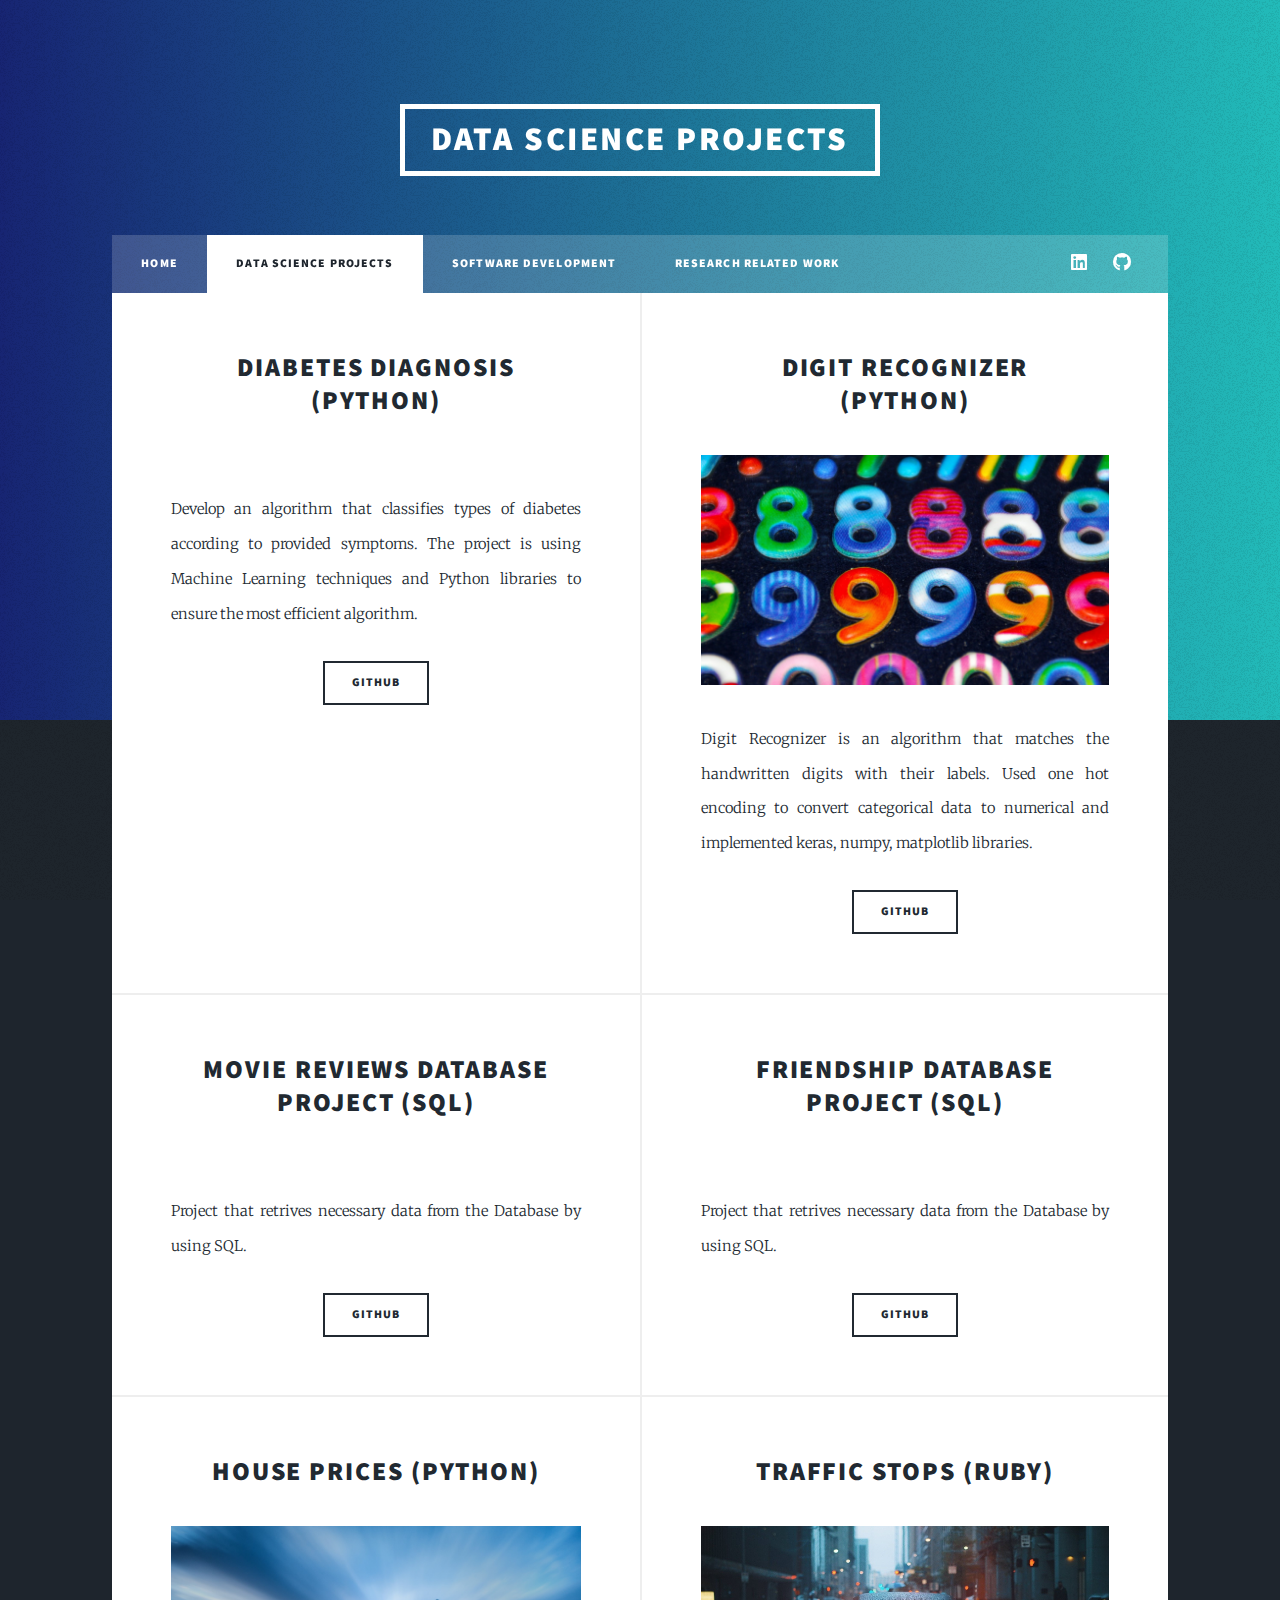
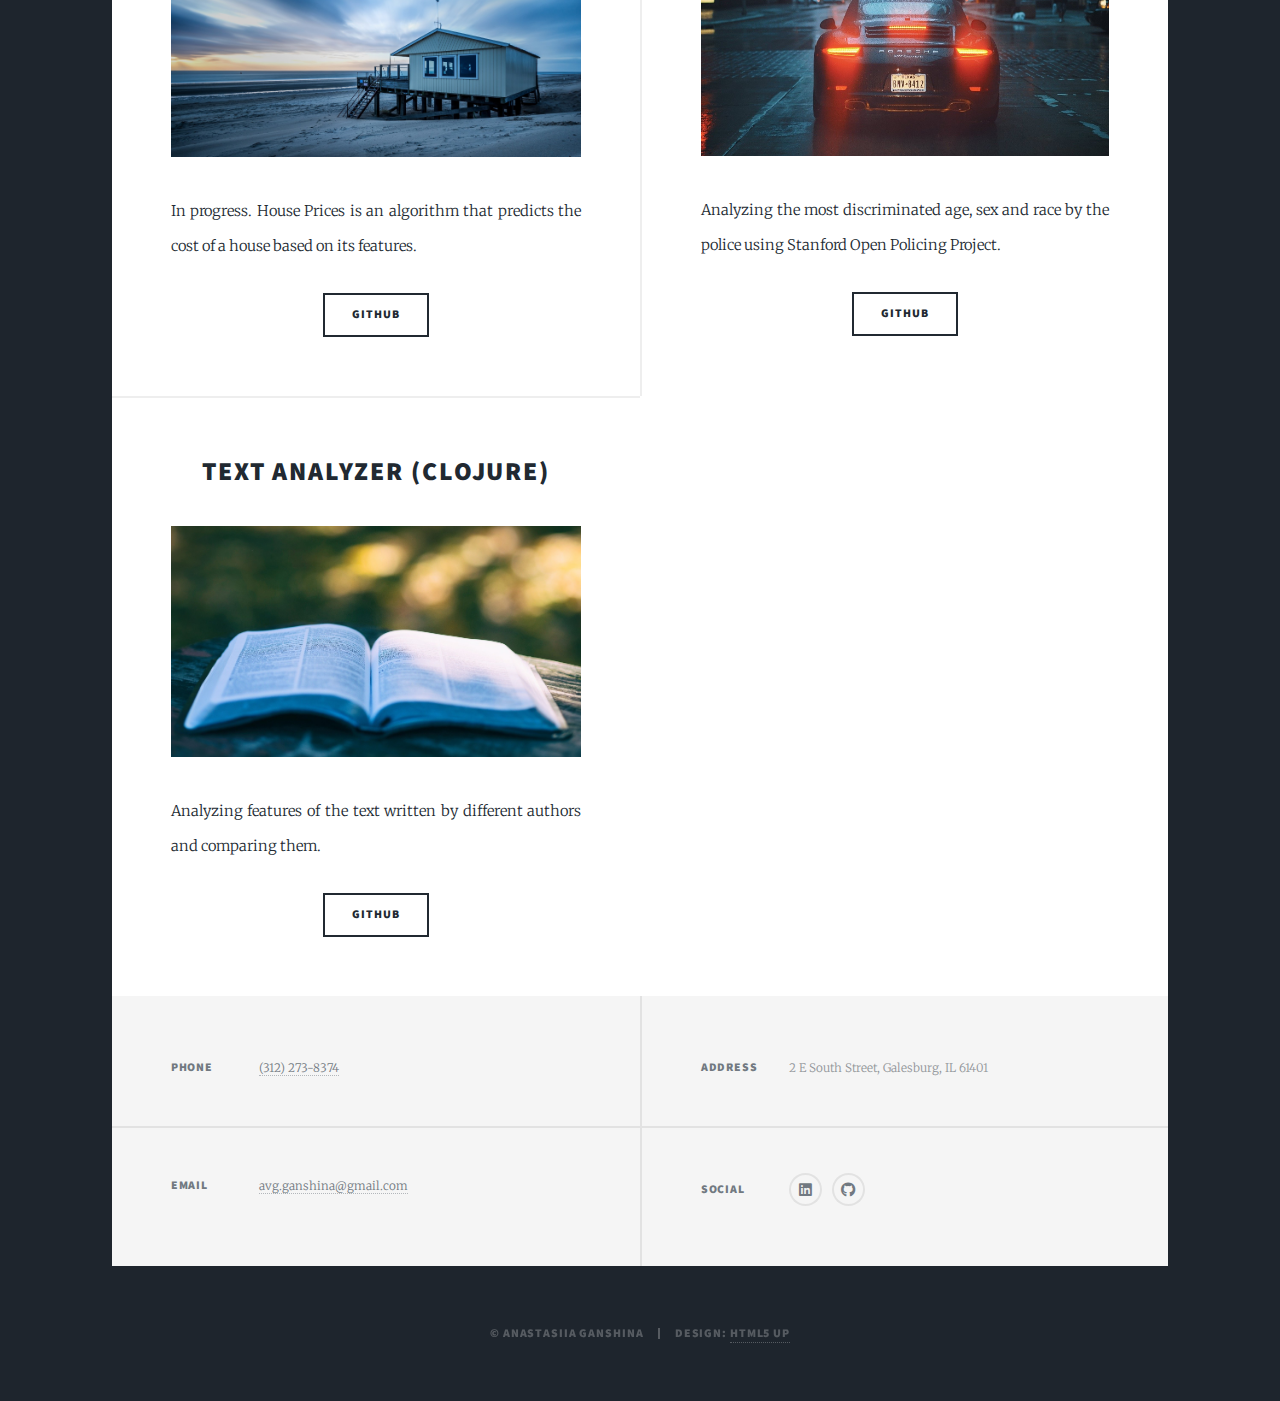
==== commit 39e8c2cb: "Add files via upload" ====
--- a/datascience.html
+++ b/datascience.html
@@ -40,7 +40,7 @@
 								
 								<article>
 									<header>
-										<h2><a href="#">Diabetes Diagnosis (Python)</a></h2>
+										<h2><a href="#">Diabetes Diagnosis</br>(Python)</a></h2>
 									</header>
 									<a href="#" class="image fit"><img src="images/diabetes_ML.jpg" alt="" /></a>
 
@@ -53,7 +53,7 @@
 
 								<article>
 									<header>
-										<h2><a href="#">Digit recognizer (Python)</a></h2>
+										<h2><a href="#">Digit recognizer</br> (Python)</a></h2>
 									</header>
 									<a href="#" class="image fit"><img src="images/ds_digit.jpg" alt="" /></a>
 									<p>Digit Recognizer is an algorithm that matches the handwritten digits with their labels. Used one hot encoding to convert categorical data to numerical and implemented keras, numpy, matplotlib libraries.</p>
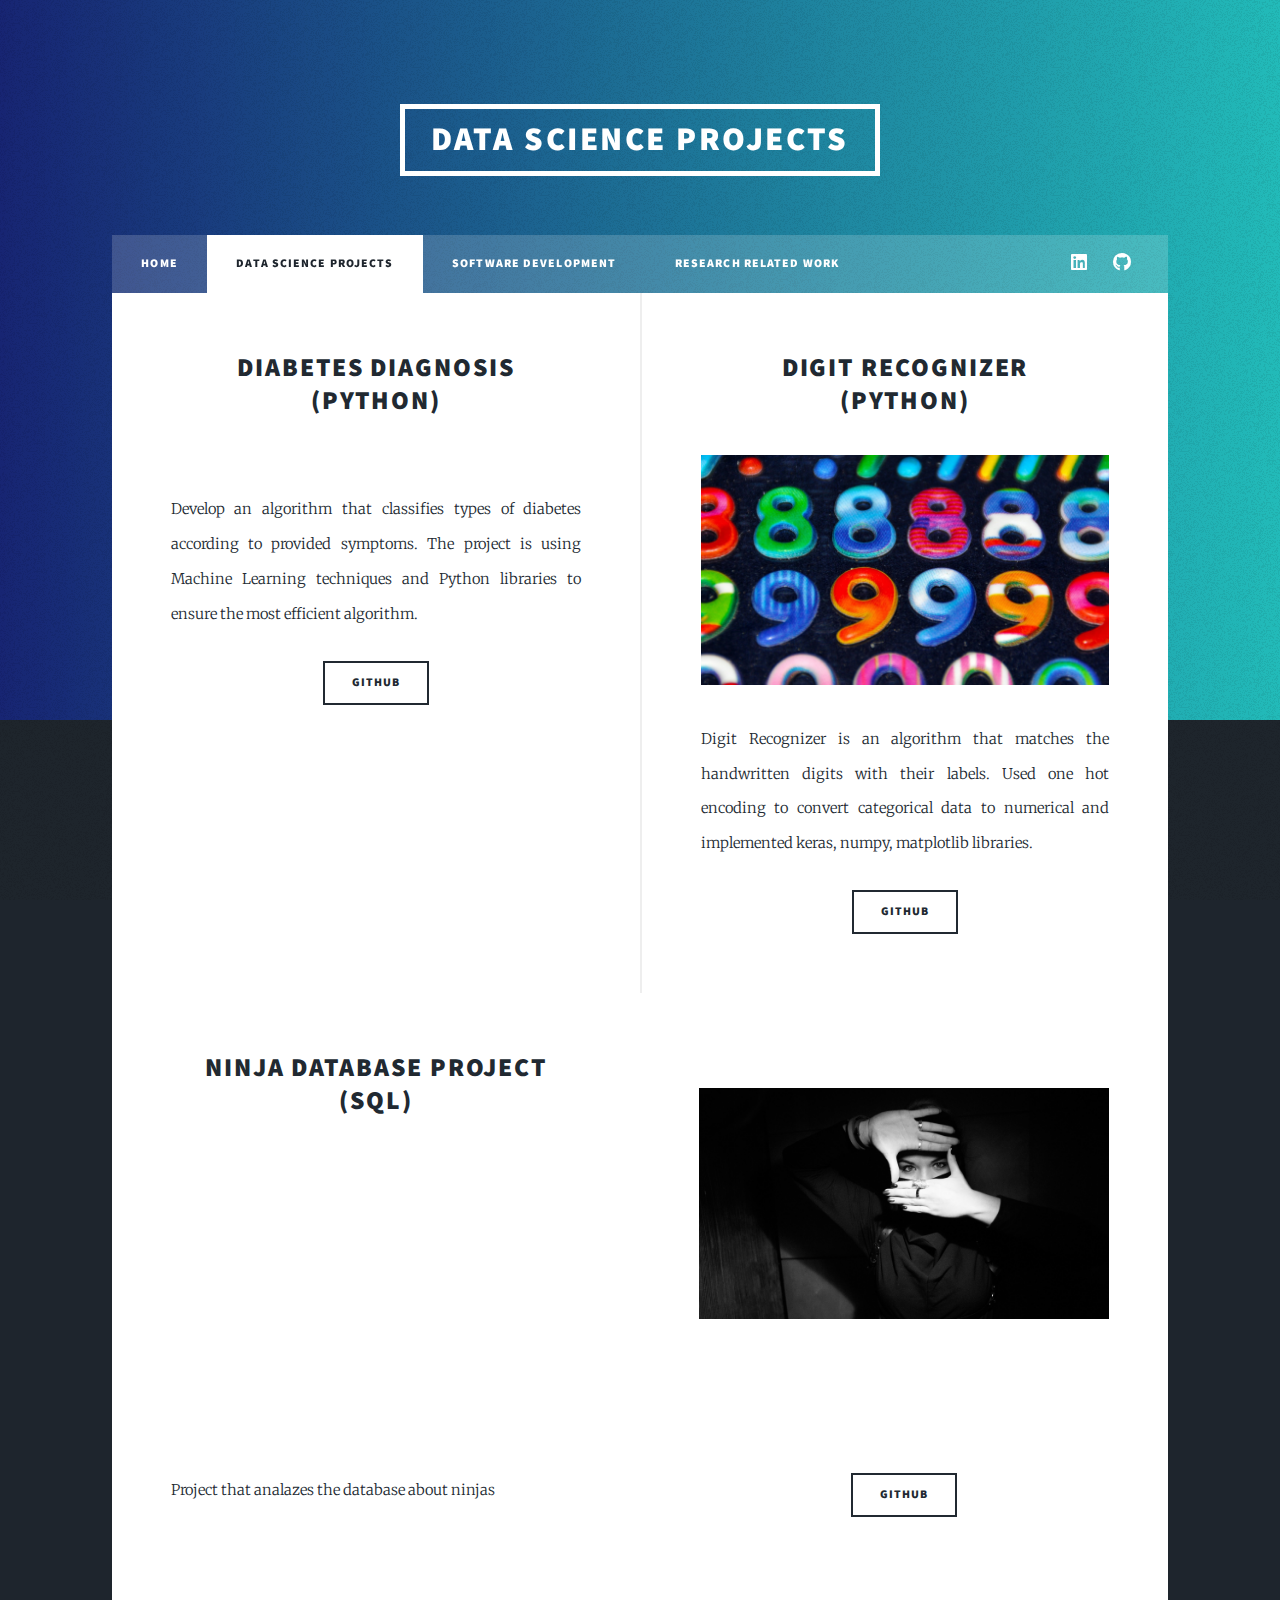
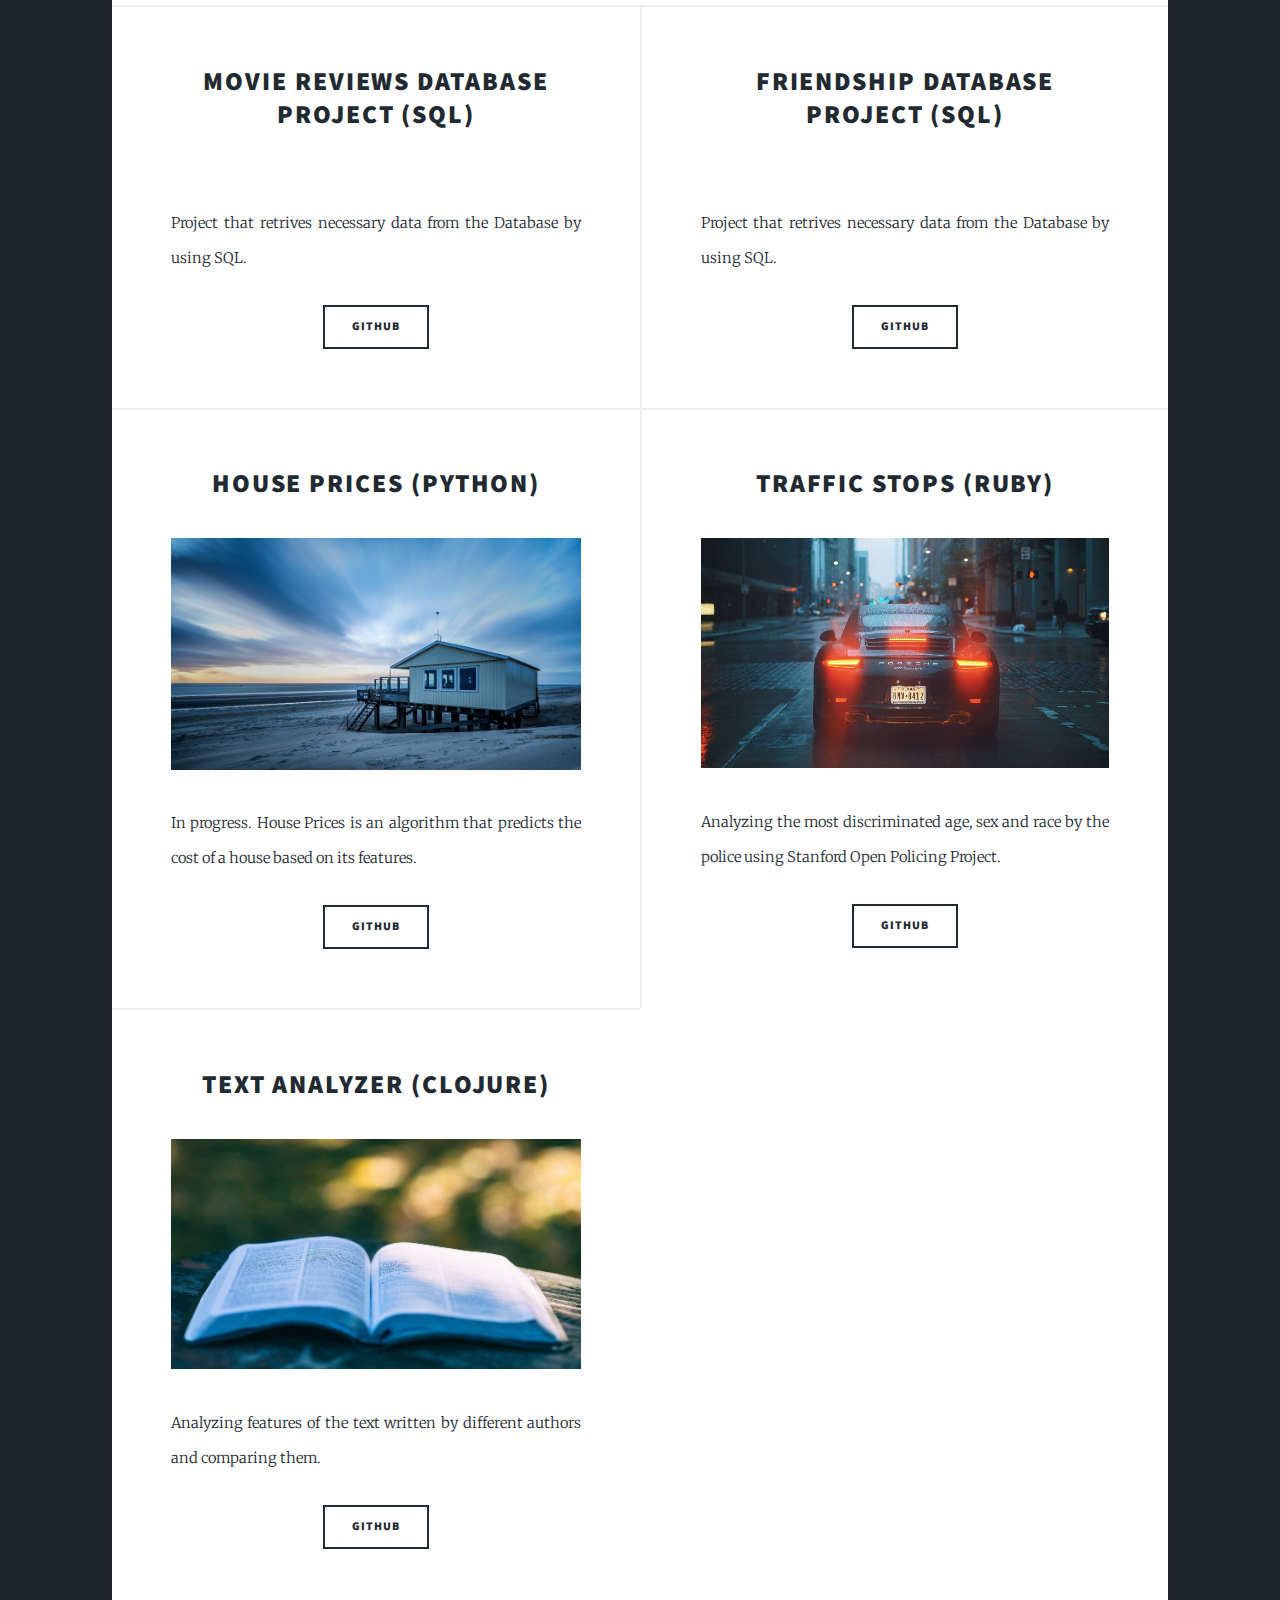
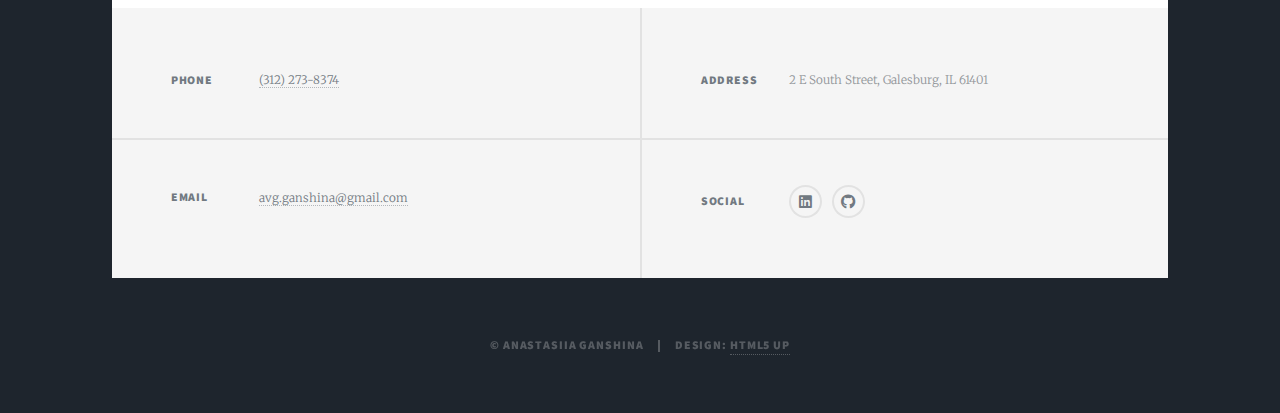
==== commit a9f45394: "Add files via upload" ====
--- a/datascience.html
+++ b/datascience.html
@@ -59,6 +59,18 @@
 									<p>Digit Recognizer is an algorithm that matches the handwritten digits with their labels. Used one hot encoding to convert categorical data to numerical and implemented keras, numpy, matplotlib libraries.</p>
 									<ul class="actions special">
 										<li><a href="https://github.com/avganshina/Digit_Recognizer" class="button">GitHub</a></li>
+									</ul>
+								</article>
+
+								<header>
+										<h2><a href="#">Ninja Database Project (SQL)</a></h2>
+									</header>
+									<a href="#" class="image fit"><img src="images/ninja.jpg" alt="" /></a>
+
+									<p> Project that analazes the database about ninjas </p>
+									
+									<ul class="actions special">
+										<li><a href="https://github.com/avganshina/Ninja_Database" class="button">GitHub</a></li>
 									</ul>
 								</article>
 
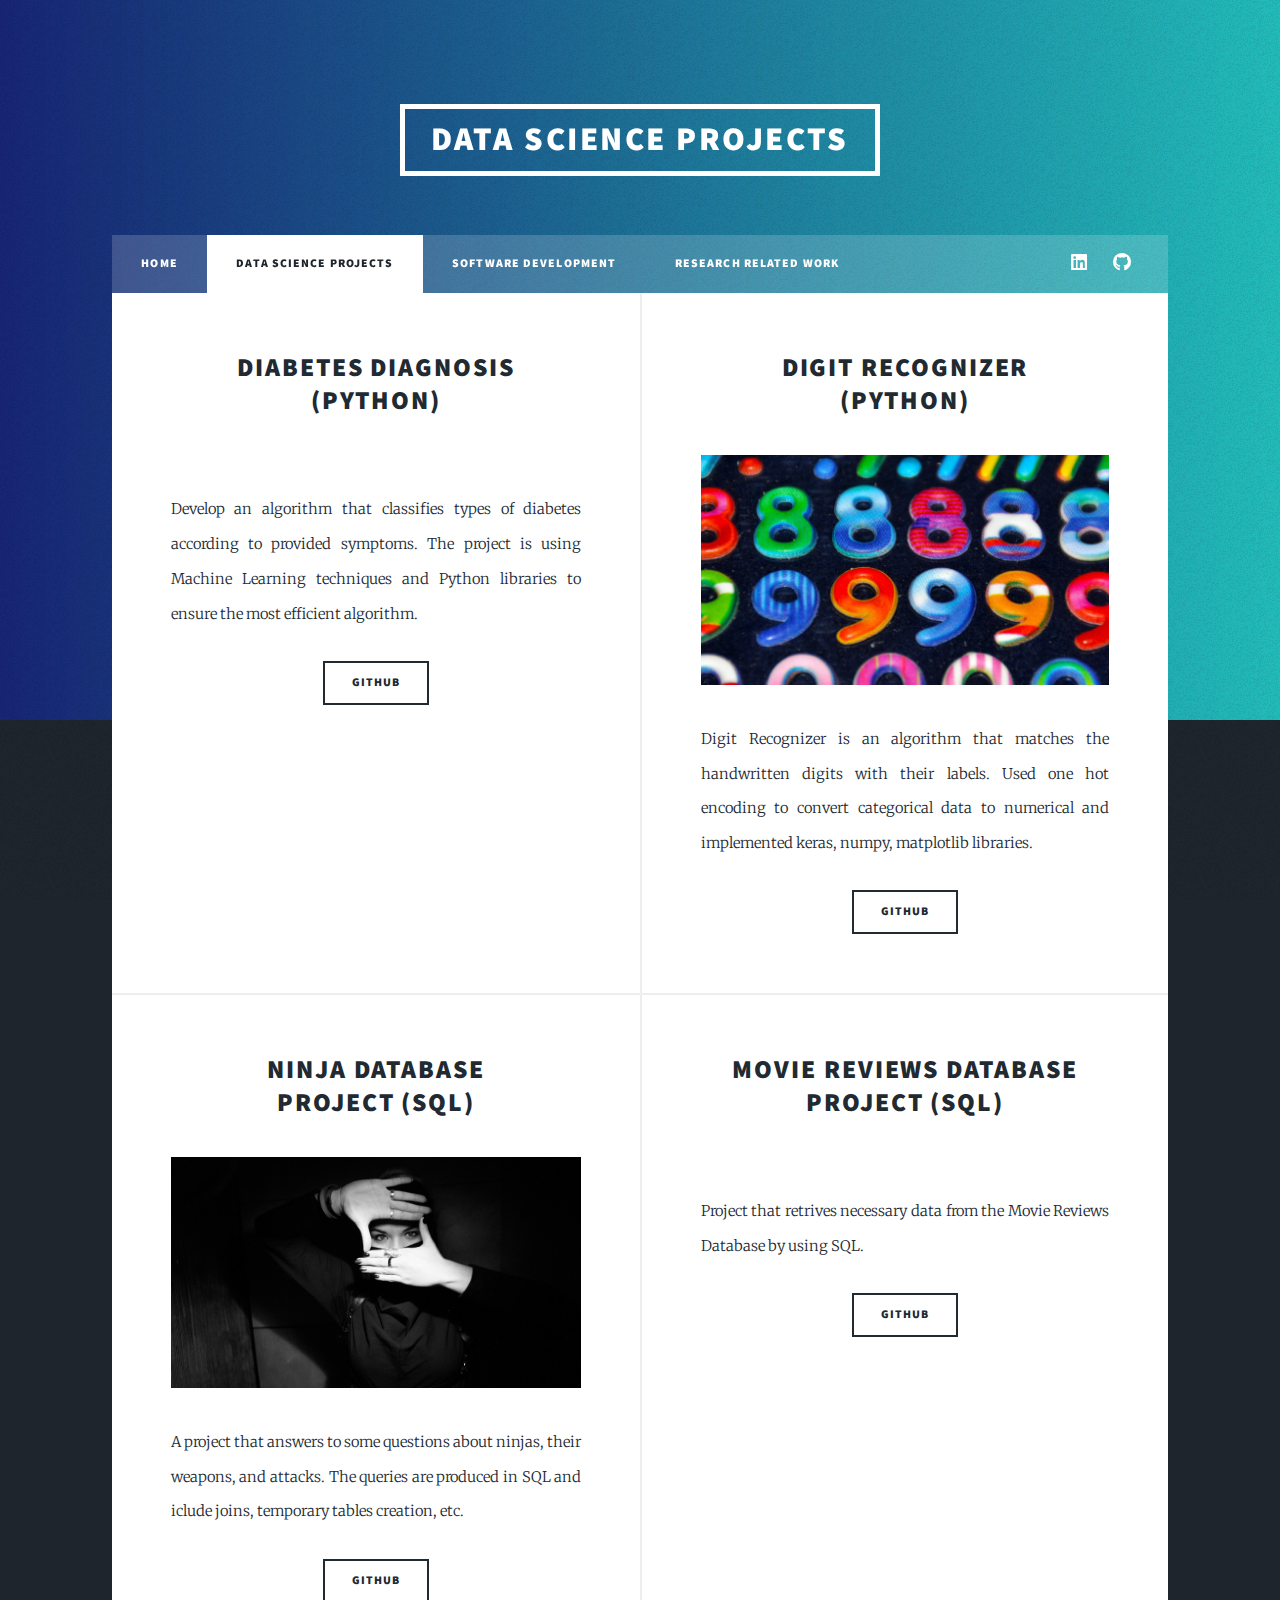
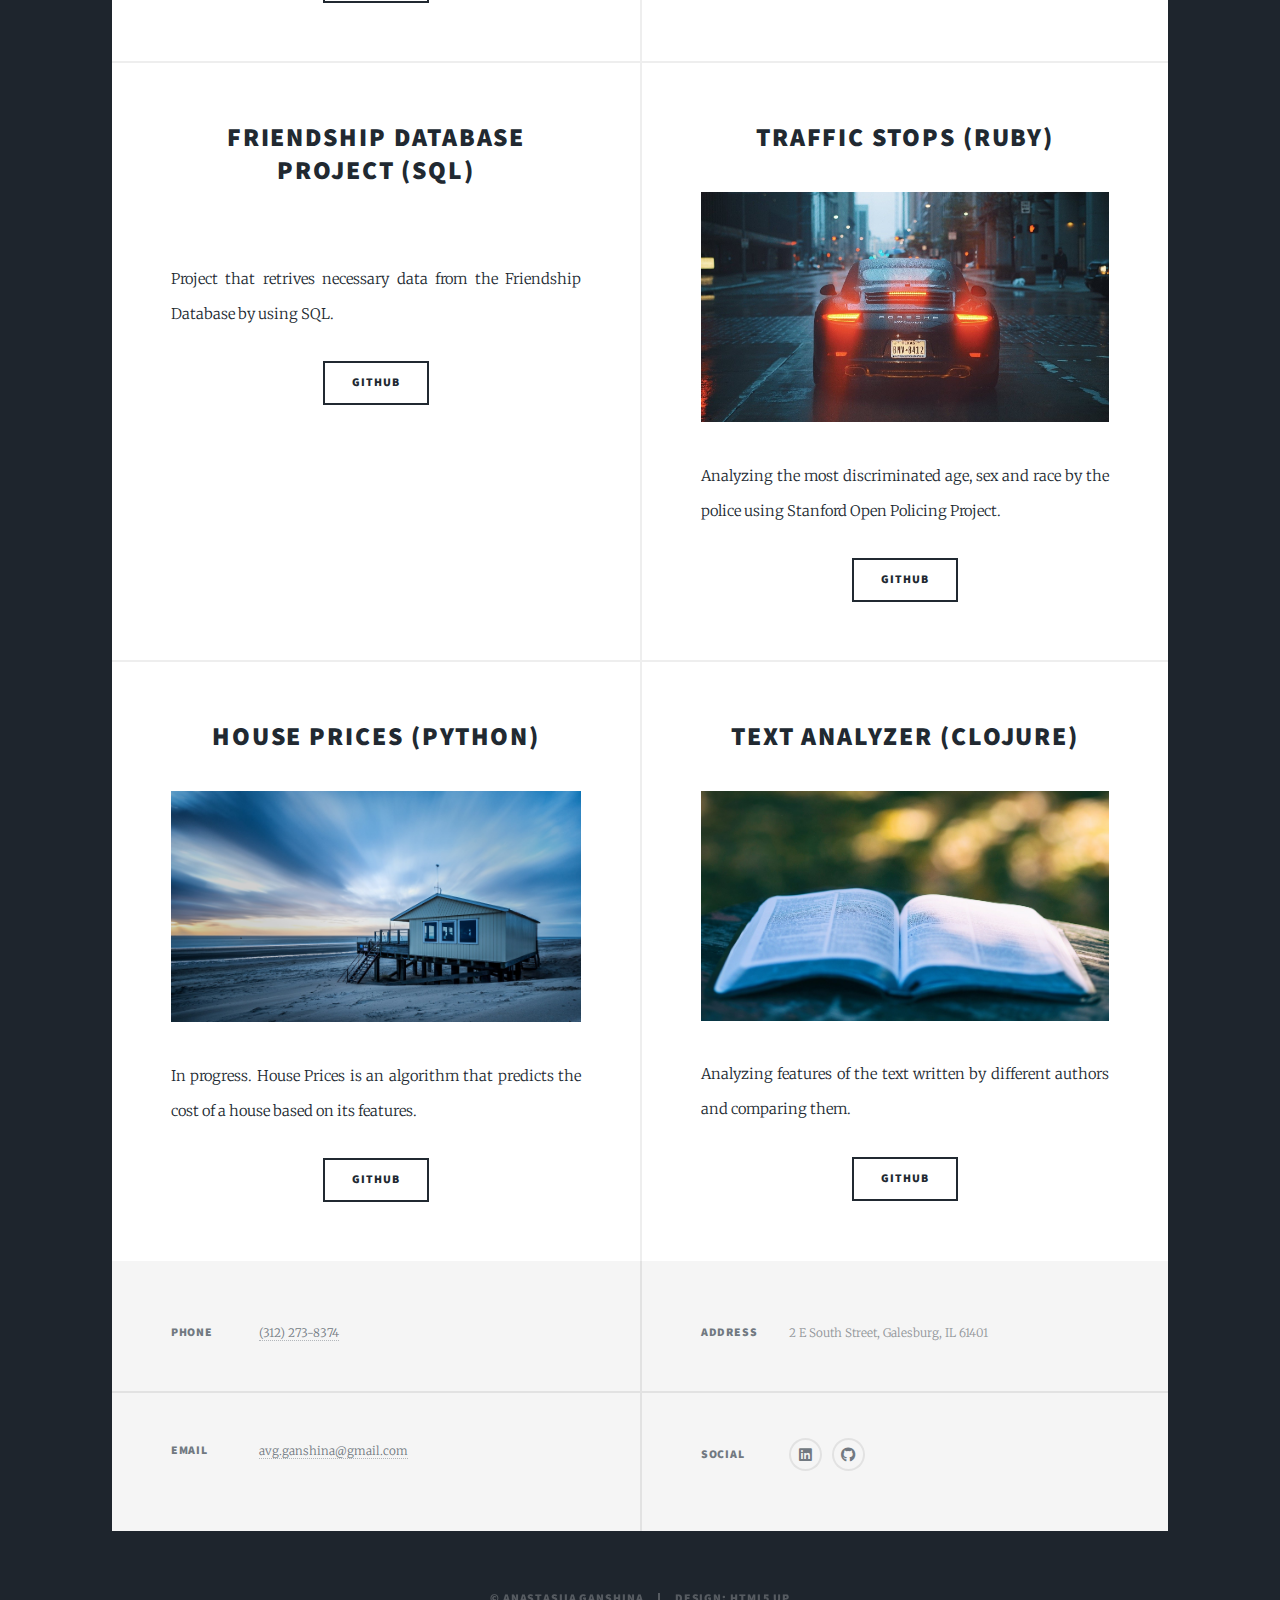
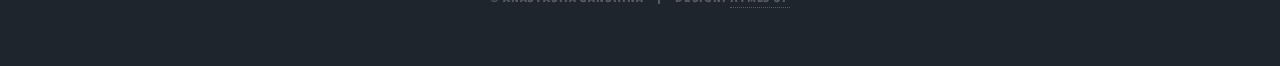
==== commit d39ee927: "Add files via upload" ====
--- a/datascience.html
+++ b/datascience.html
@@ -56,18 +56,19 @@
 										<h2><a href="#">Digit recognizer</br> (Python)</a></h2>
 									</header>
 									<a href="#" class="image fit"><img src="images/ds_digit.jpg" alt="" /></a>
-									<p>Digit Recognizer is an algorithm that matches the handwritten digits with their labels. Used one hot encoding to convert categorical data to numerical and implemented keras, numpy, matplotlib libraries.</p>
+									<p>Digit Recognizer is an algorithm that matches the handwritten digits with their labels. Used one hot encoding to convert categorical data to numerical and implemented keras, numpy, matplotlib libraries. </p>
 									<ul class="actions special">
 										<li><a href="https://github.com/avganshina/Digit_Recognizer" class="button">GitHub</a></li>
 									</ul>
 								</article>
 
-								<header>
-										<h2><a href="#">Ninja Database Project (SQL)</a></h2>
+								<article>
+									<header>
+										<h2><a href="#">Ninja Database</br> Project (SQL)</a></h2>
 									</header>
 									<a href="#" class="image fit"><img src="images/ninja.jpg" alt="" /></a>
 
-									<p> Project that analazes the database about ninjas </p>
+									<p> A project that answers to some questions about ninjas, their weapons, and attacks. The queries are produced in SQL and iclude joins, temporary tables creation, etc. </p>
 									
 									<ul class="actions special">
 										<li><a href="https://github.com/avganshina/Ninja_Database" class="button">GitHub</a></li>
@@ -80,7 +81,7 @@
 									</header>
 									<a href="#" class="image fit"><img src="images/movies.jpg" alt="" /></a>
 
-									<p> Project that retrives necessary data from the Database by using SQL. </p>
+									<p> Project that retrives necessary data from the Movie Reviews Database by using SQL. </p>
 									
 									<ul class="actions special">
 										<li><a href="https://github.com/avganshina/Reviews_Database" class="button">GitHub</a></li>
@@ -93,10 +94,21 @@
 									</header>
 									<a href="#" class="image fit"><img src="images/friendship.jpg" alt="" /></a>
 
-									<p> Project that retrives necessary data from the Database by using SQL. </p>
+									<p> Project that retrives necessary data from the Friendship Database by using SQL. </p>
 									
 									<ul class="actions special">
 										<li><a href="https://github.com/avganshina/Friendship_Database" class="button">GitHub</a></li>
+									</ul>
+								</article>
+
+								<article>
+									<header>
+										<h2><a href="https://github.com/avganshina/policingstats">Traffic Stops (Ruby)</a></h2>
+									</header>
+									<a href="https://github.com/avganshina/policingstats" class="image fit"><img src="images/ds_traffic.jpg" alt="" /></a>
+									<p>Analyzing the most discriminated age, sex and race by the police using Stanford Open Policing Project.</p>
+									<ul class="actions special">
+										<li><a href="https://github.com/avganshina/policingstats" class="button">GitHub</a></li>
 									</ul>
 								</article>
 
@@ -108,17 +120,6 @@
 									<p>In progress. House Prices is an algorithm that predicts the cost of a house based on its features.</p>
 									<ul class="actions special">
 										<li><a href="#" class="button">GitHub</a></li>
-									</ul>
-								</article>
-
-								<article>
-									<header>
-										<h2><a href="https://github.com/avganshina/policingstats">Traffic Stops (Ruby)</a></h2>
-									</header>
-									<a href="https://github.com/avganshina/policingstats" class="image fit"><img src="images/ds_traffic.jpg" alt="" /></a>
-									<p>Analyzing the most discriminated age, sex and race by the police using Stanford Open Policing Project.</p>
-									<ul class="actions special">
-										<li><a href="https://github.com/avganshina/policingstats" class="button">GitHub</a></li>
 									</ul>
 								</article>
 
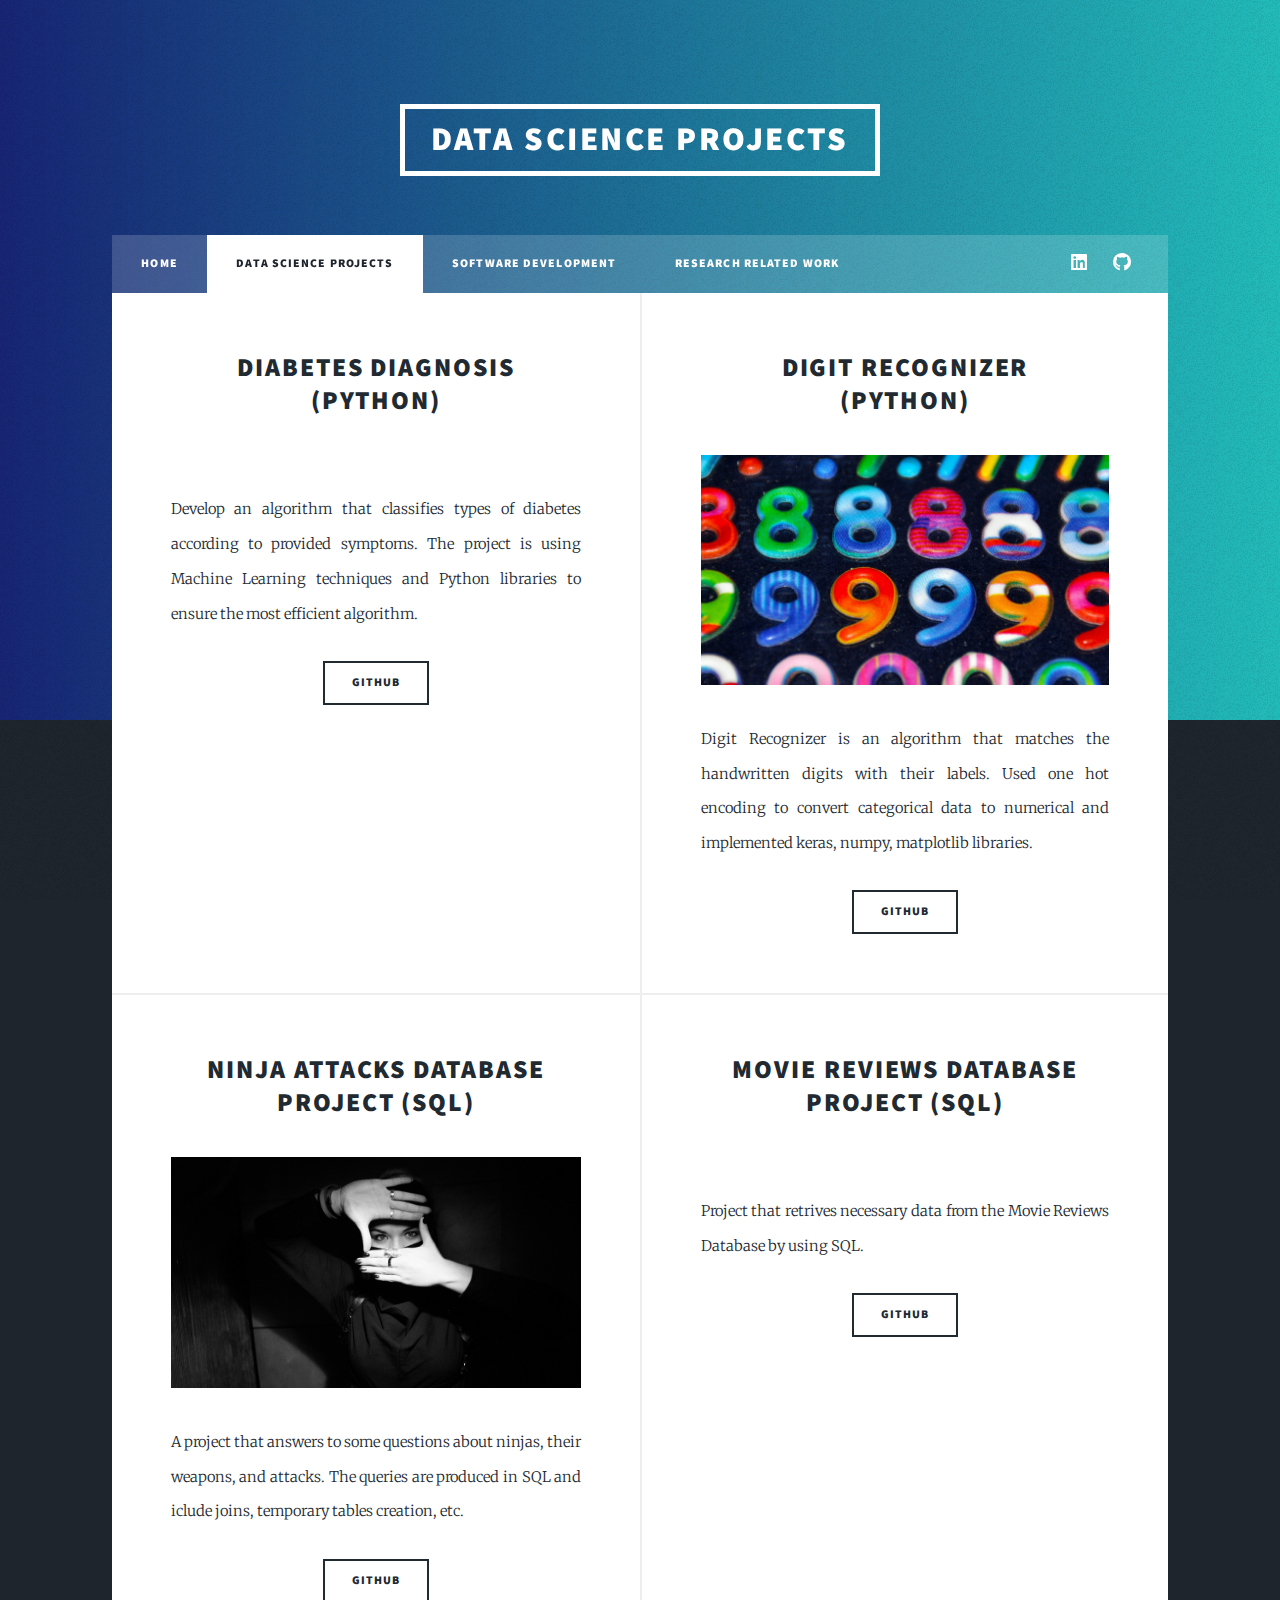
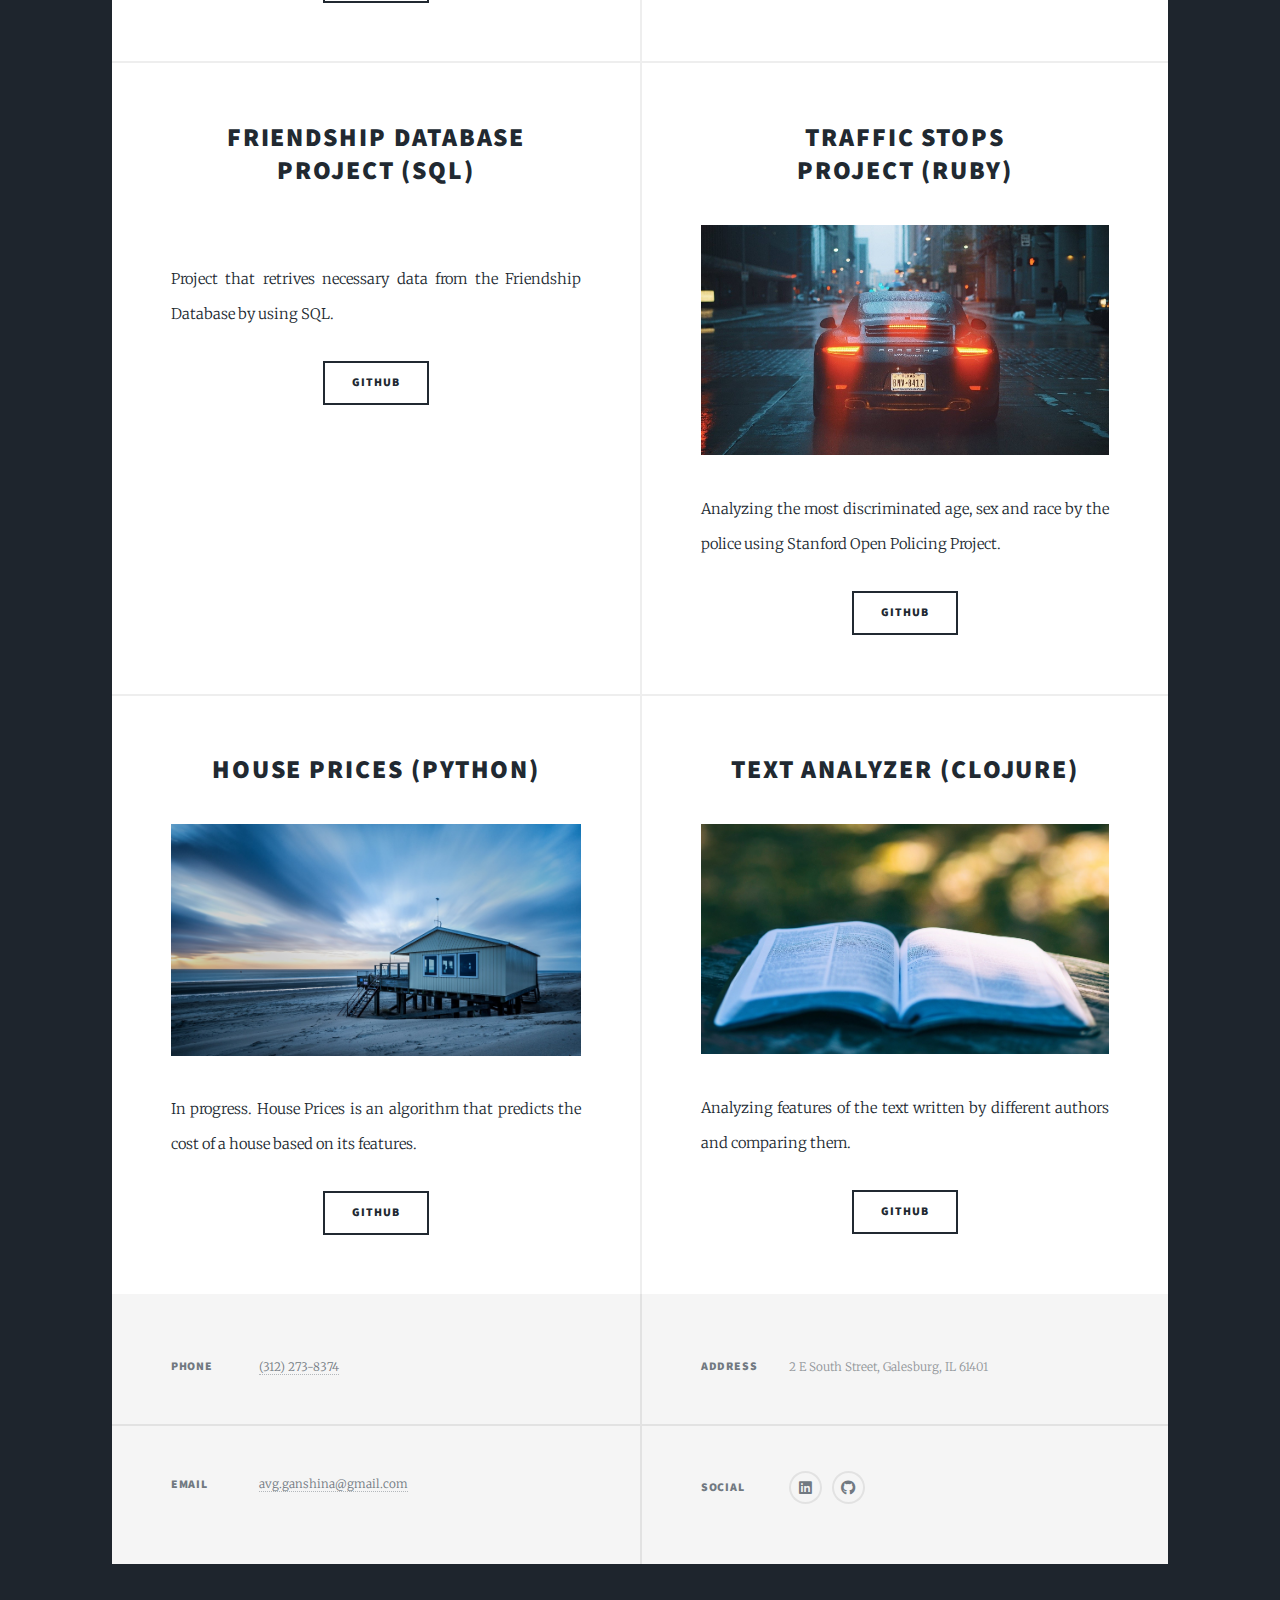
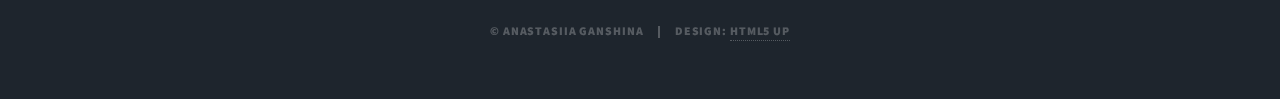
==== commit 1cfe722a: "Add files via upload" ====
--- a/datascience.html
+++ b/datascience.html
@@ -64,7 +64,7 @@
 
 								<article>
 									<header>
-										<h2><a href="#">Ninja Database</br> Project (SQL)</a></h2>
+										<h2><a href="#">Ninja Attacks Database</br> Project (SQL)</a></h2>
 									</header>
 									<a href="#" class="image fit"><img src="images/ninja.jpg" alt="" /></a>
 
@@ -77,7 +77,7 @@
 
 								<article>
 									<header>
-										<h2><a href="#">Movie Reviews Database Project (SQL)</a></h2>
+										<h2><a href="#">Movie Reviews Database</br> Project (SQL)</a></h2>
 									</header>
 									<a href="#" class="image fit"><img src="images/movies.jpg" alt="" /></a>
 
@@ -90,7 +90,7 @@
 
 								<article>
 									<header>
-										<h2><a href="#">Friendship Database Project (SQL)</a></h2>
+										<h2><a href="#">Friendship Database</br> Project (SQL)</a></h2>
 									</header>
 									<a href="#" class="image fit"><img src="images/friendship.jpg" alt="" /></a>
 
@@ -103,7 +103,7 @@
 
 								<article>
 									<header>
-										<h2><a href="https://github.com/avganshina/policingstats">Traffic Stops (Ruby)</a></h2>
+										<h2><a href="https://github.com/avganshina/policingstats">Traffic Stops</br> Project (Ruby)</a></h2>
 									</header>
 									<a href="https://github.com/avganshina/policingstats" class="image fit"><img src="images/ds_traffic.jpg" alt="" /></a>
 									<p>Analyzing the most discriminated age, sex and race by the police using Stanford Open Policing Project.</p>
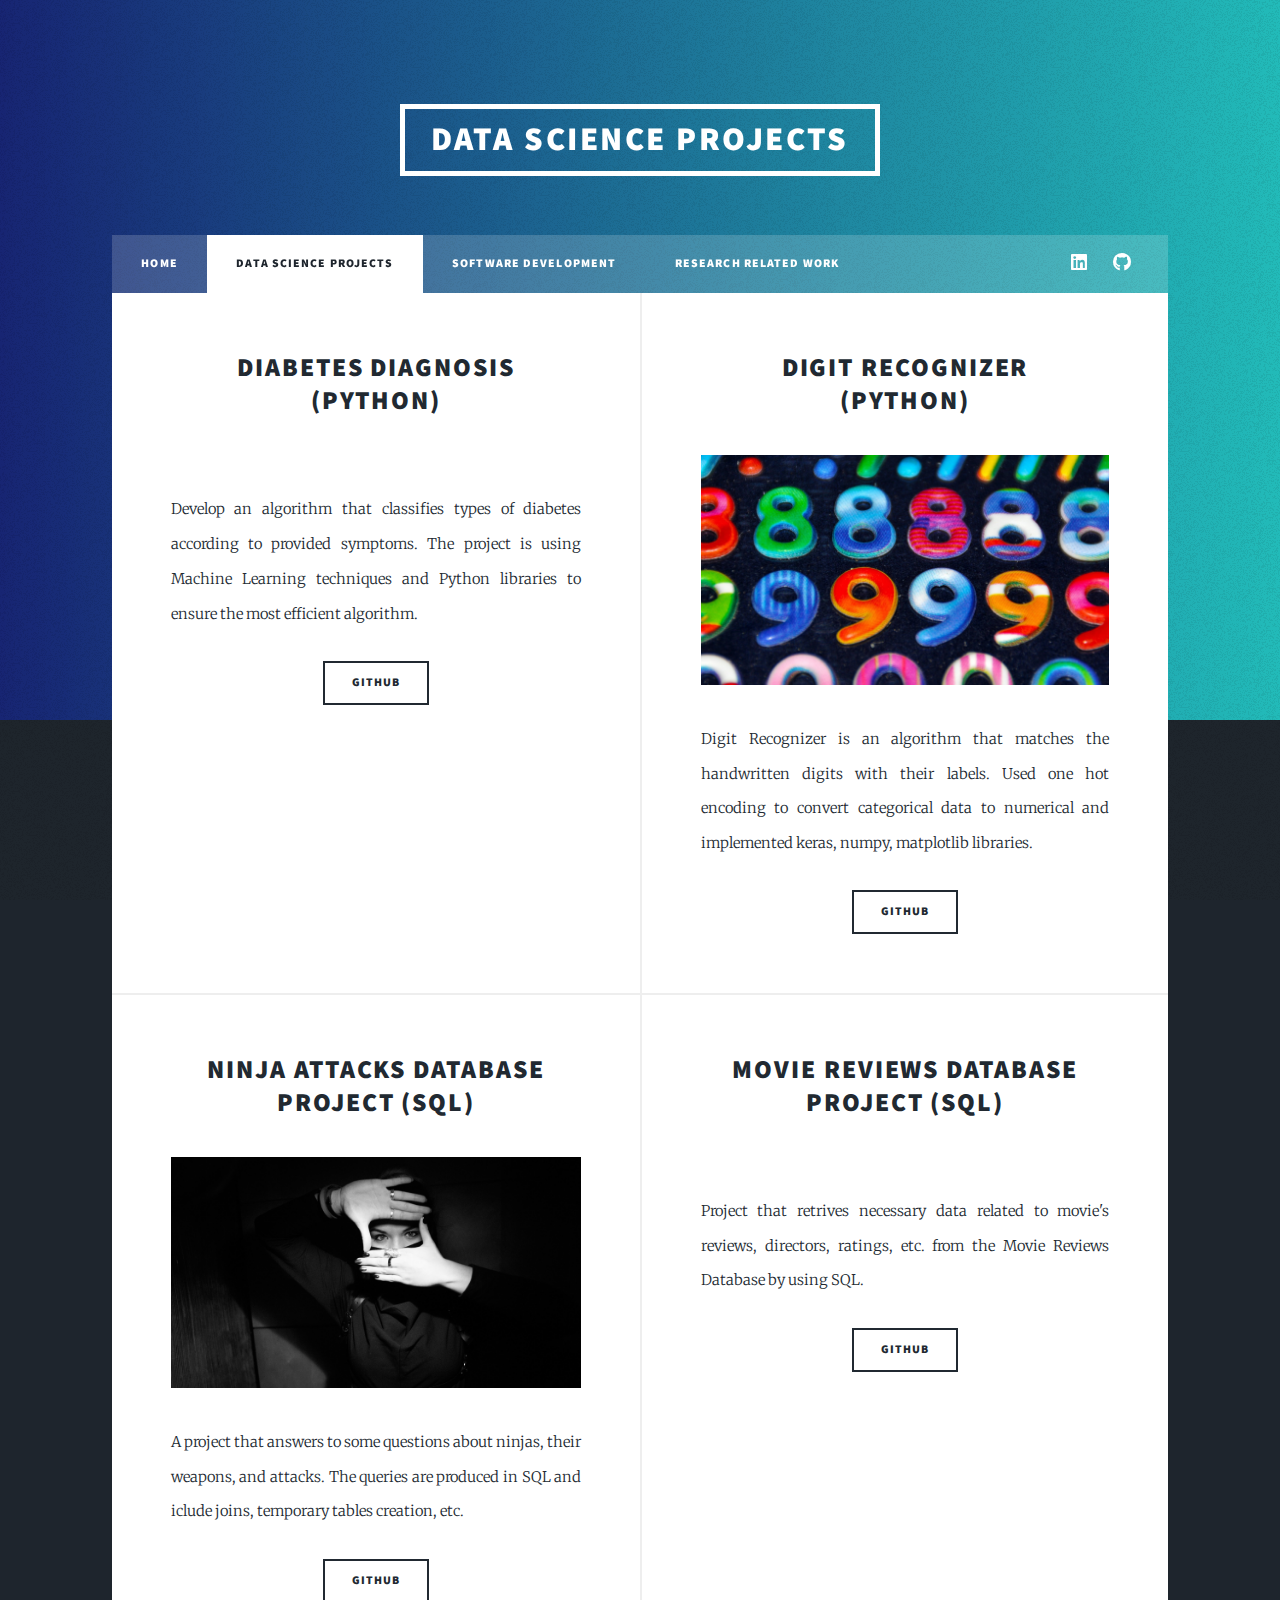
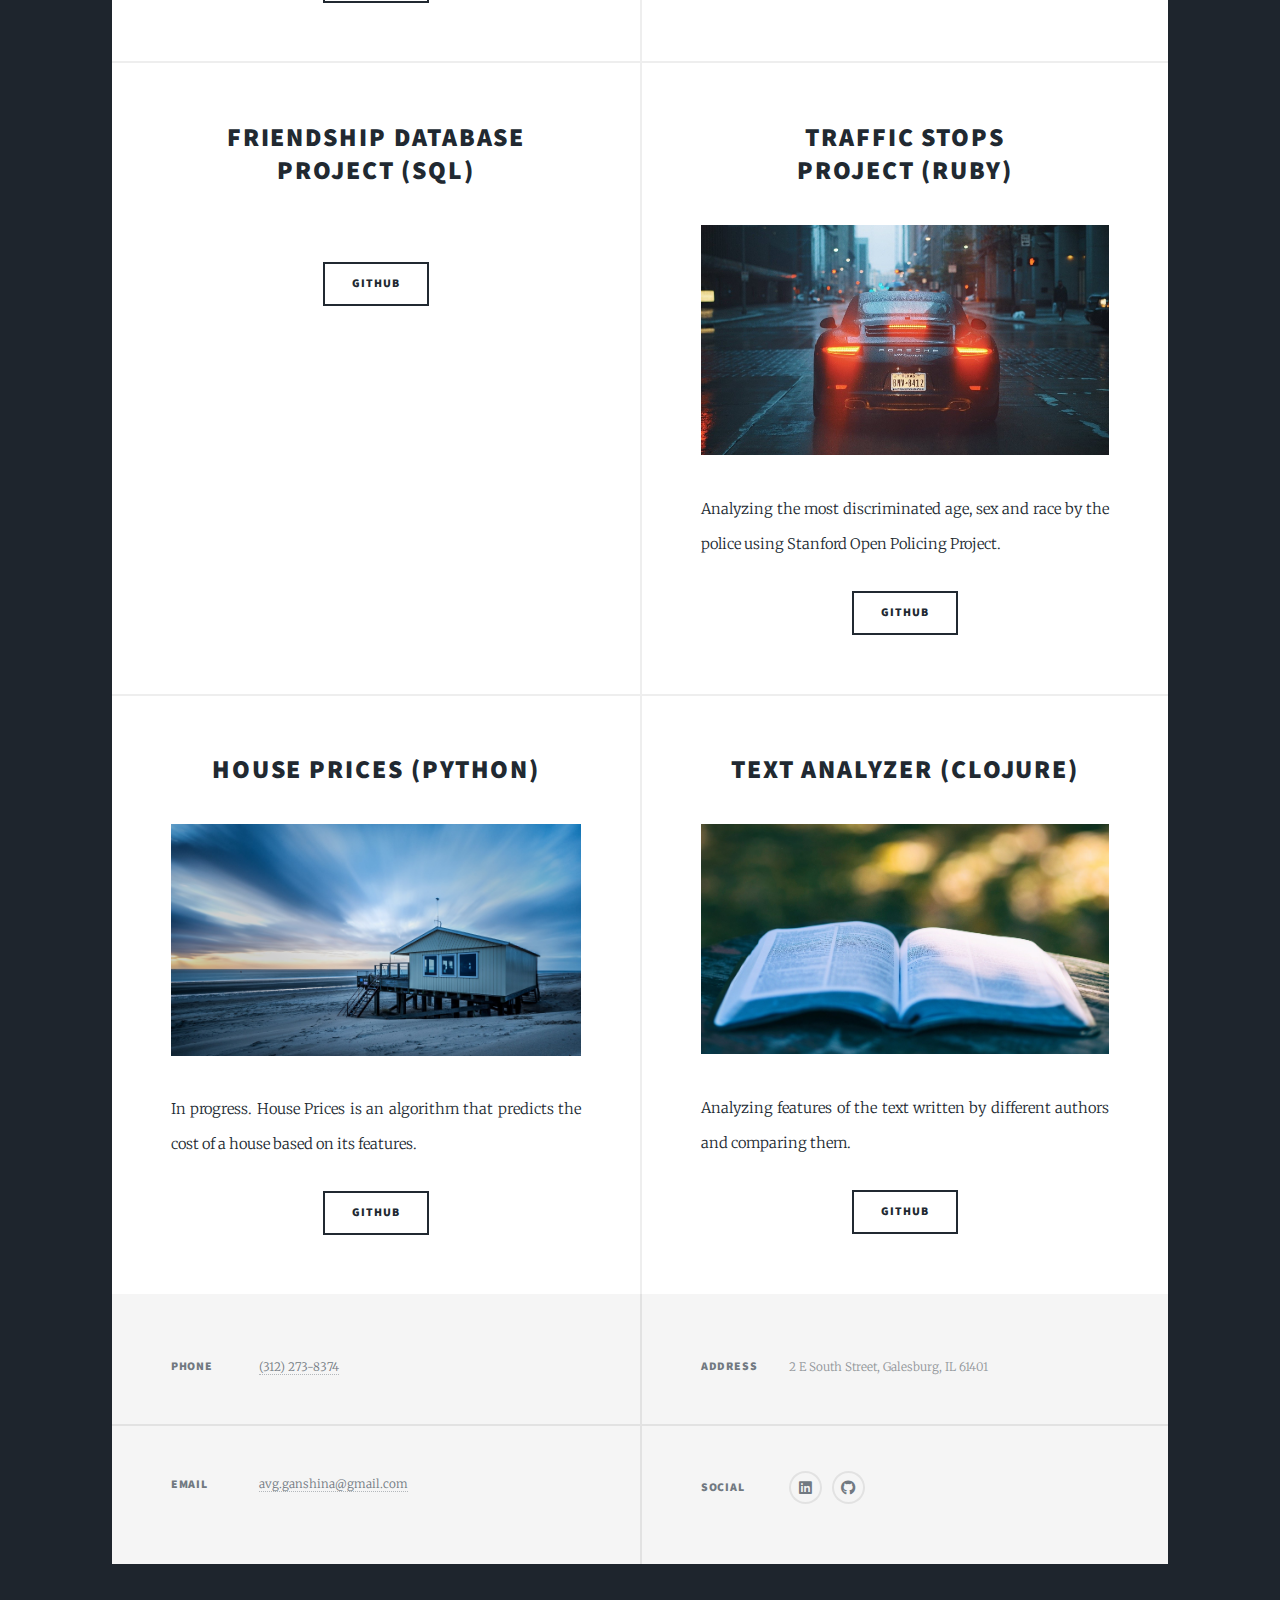
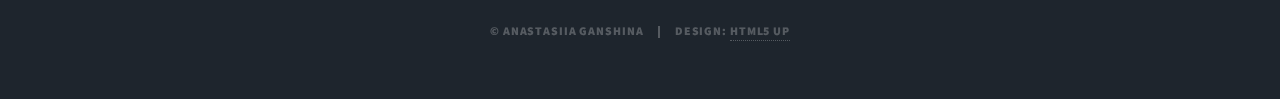
==== commit 3a4bc9b3: "Add files via upload" ====
--- a/datascience.html
+++ b/datascience.html
@@ -81,7 +81,7 @@
 									</header>
 									<a href="#" class="image fit"><img src="images/movies.jpg" alt="" /></a>
 
-									<p> Project that retrives necessary data from the Movie Reviews Database by using SQL. </p>
+									<p> Project that retrives necessary data related to movie's reviews, directors, ratings, etc. from the Movie Reviews Database by using SQL. </p>
 									
 									<ul class="actions special">
 										<li><a href="https://github.com/avganshina/Reviews_Database" class="button">GitHub</a></li>
@@ -94,7 +94,6 @@
 									</header>
 									<a href="#" class="image fit"><img src="images/friendship.jpg" alt="" /></a>
 
-									<p> Project that retrives necessary data from the Friendship Database by using SQL. </p>
 									
 									<ul class="actions special">
 										<li><a href="https://github.com/avganshina/Friendship_Database" class="button">GitHub</a></li>
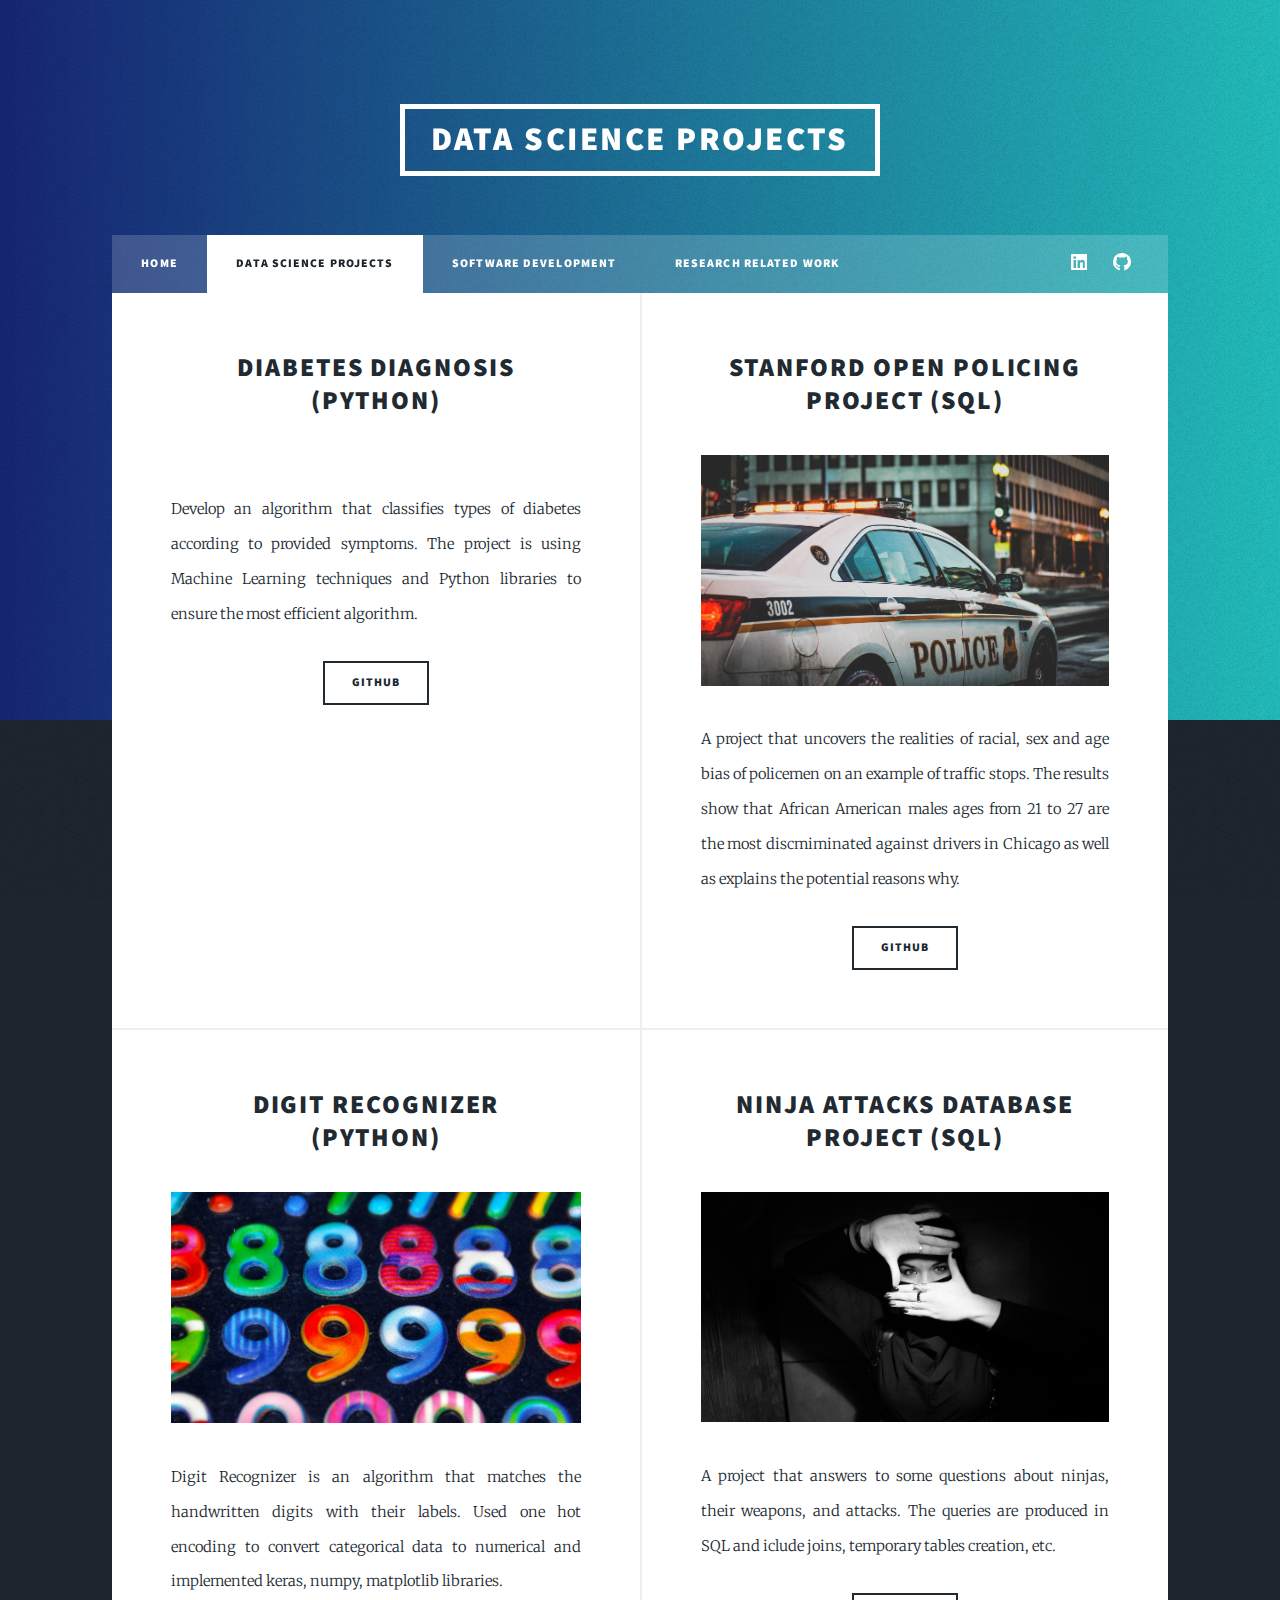
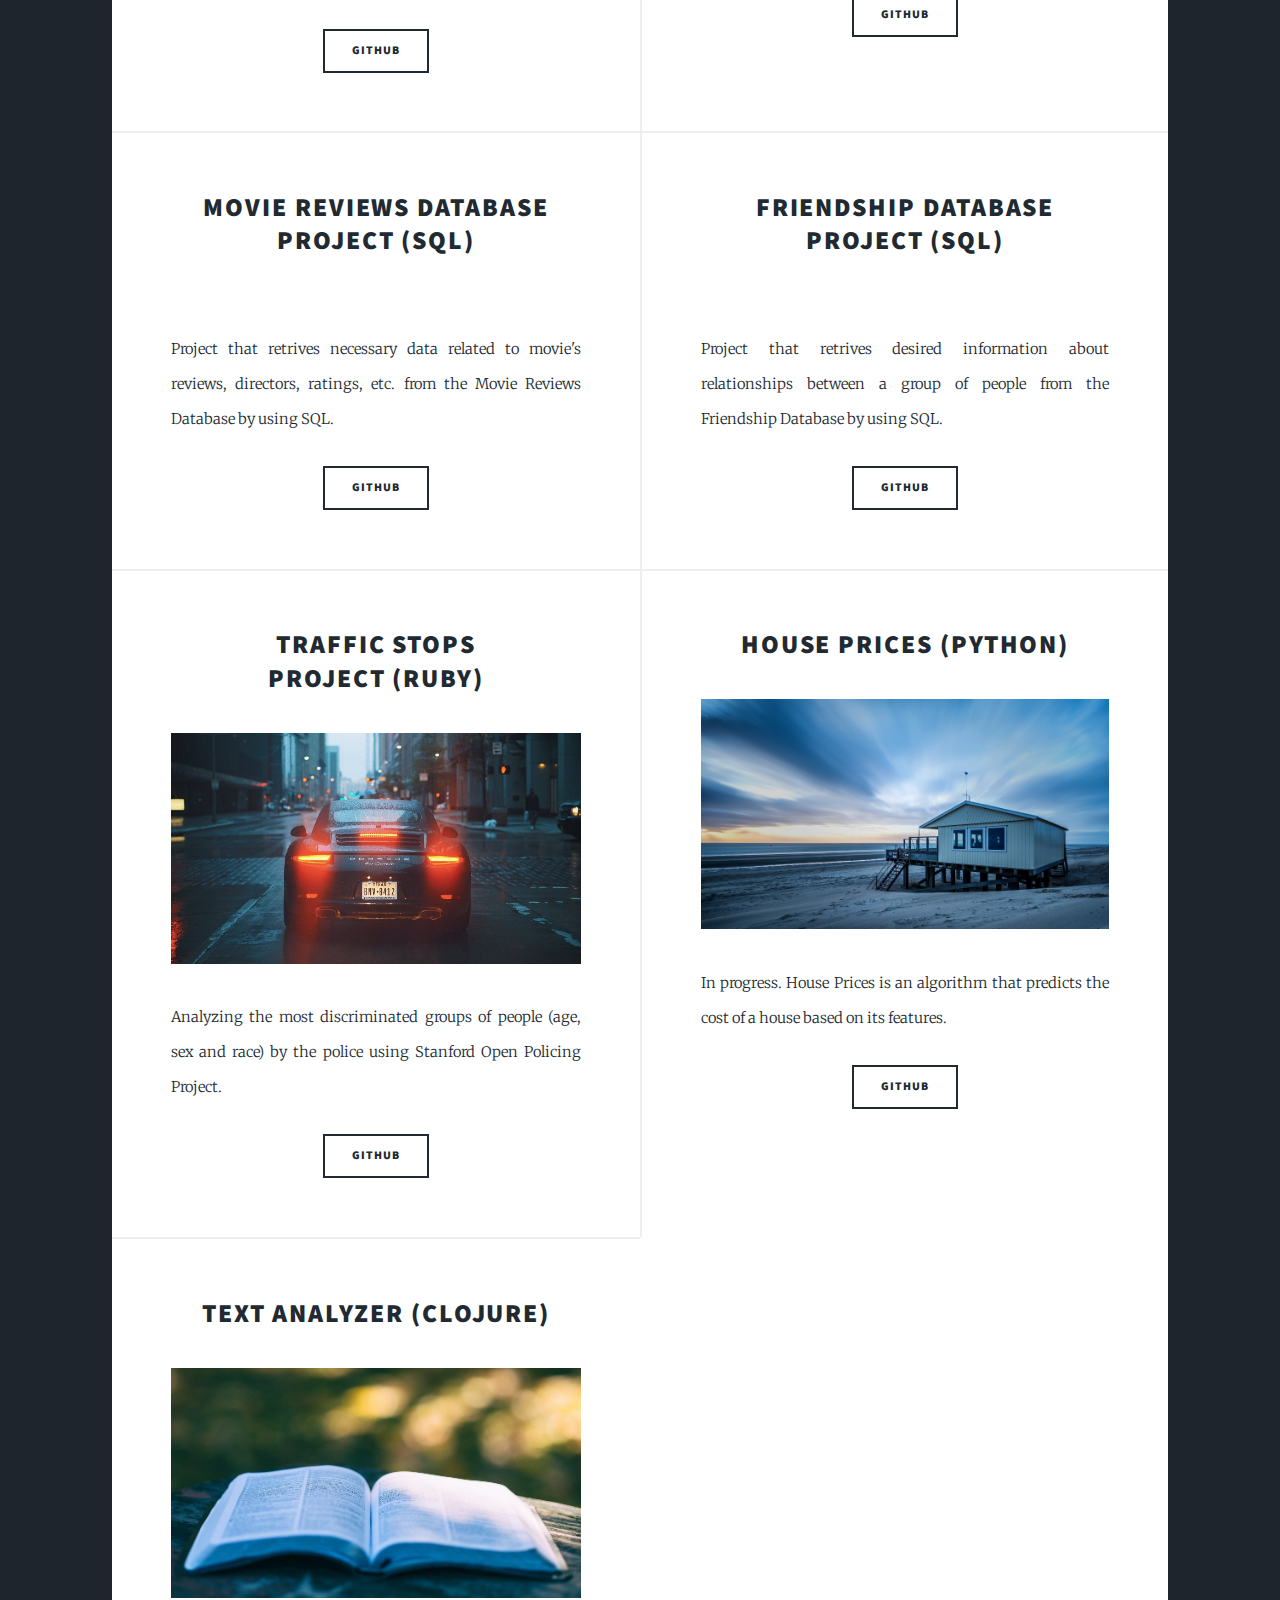
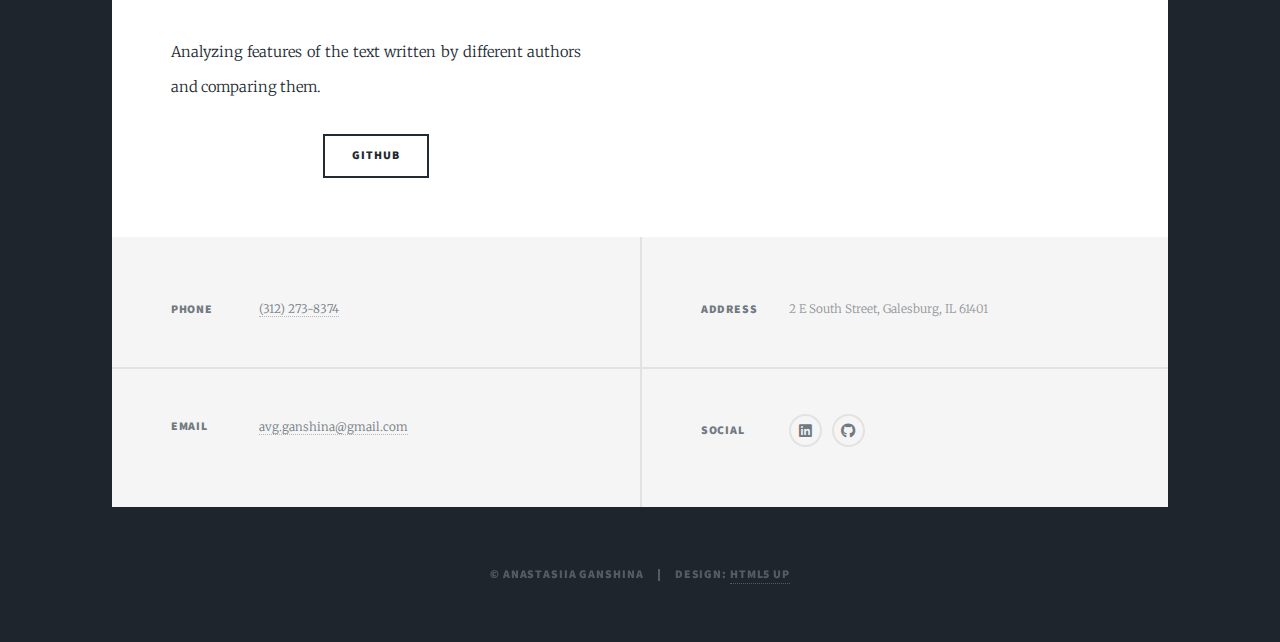
==== commit 68f3919c: "Add files via upload" ====
--- a/datascience.html
+++ b/datascience.html
@@ -53,6 +53,19 @@
 
 								<article>
 									<header>
+										<h2><a href="#">Stanford Open Policing</br> Project (SQL)</a></h2>
+									</header>
+									<a href="#" class="image fit"><img src="images/police.jpg" alt="" /></a>
+
+									<p> A project that uncovers the realities of racial, sex and age bias of policemen on an example of traffic stops. The results show that African American males ages from 21 to 27 are the most discmiminated against drivers in Chicago as well as explains the potential reasons why. </p>
+									
+									<ul class="actions special">
+										<li><a href="https://github.com/avganshina/Stanford-Open-Policing-SQL-/blob/main/code" class="button">GitHub</a></li>
+									</ul>
+								</article>
+
+								<article>
+									<header>
 										<h2><a href="#">Digit recognizer</br> (Python)</a></h2>
 									</header>
 									<a href="#" class="image fit"><img src="images/ds_digit.jpg" alt="" /></a>
@@ -94,6 +107,7 @@
 									</header>
 									<a href="#" class="image fit"><img src="images/friendship.jpg" alt="" /></a>
 
+									<p> Project that retrives desired information about relationships between a group of people from the Friendship Database by using SQL. </p>
 									
 									<ul class="actions special">
 										<li><a href="https://github.com/avganshina/Friendship_Database" class="button">GitHub</a></li>
@@ -105,7 +119,7 @@
 										<h2><a href="https://github.com/avganshina/policingstats">Traffic Stops</br> Project (Ruby)</a></h2>
 									</header>
 									<a href="https://github.com/avganshina/policingstats" class="image fit"><img src="images/ds_traffic.jpg" alt="" /></a>
-									<p>Analyzing the most discriminated age, sex and race by the police using Stanford Open Policing Project.</p>
+									<p>Analyzing the most discriminated groups of people (age, sex and race) by the police using Stanford Open Policing Project. </p>
 									<ul class="actions special">
 										<li><a href="https://github.com/avganshina/policingstats" class="button">GitHub</a></li>
 									</ul>
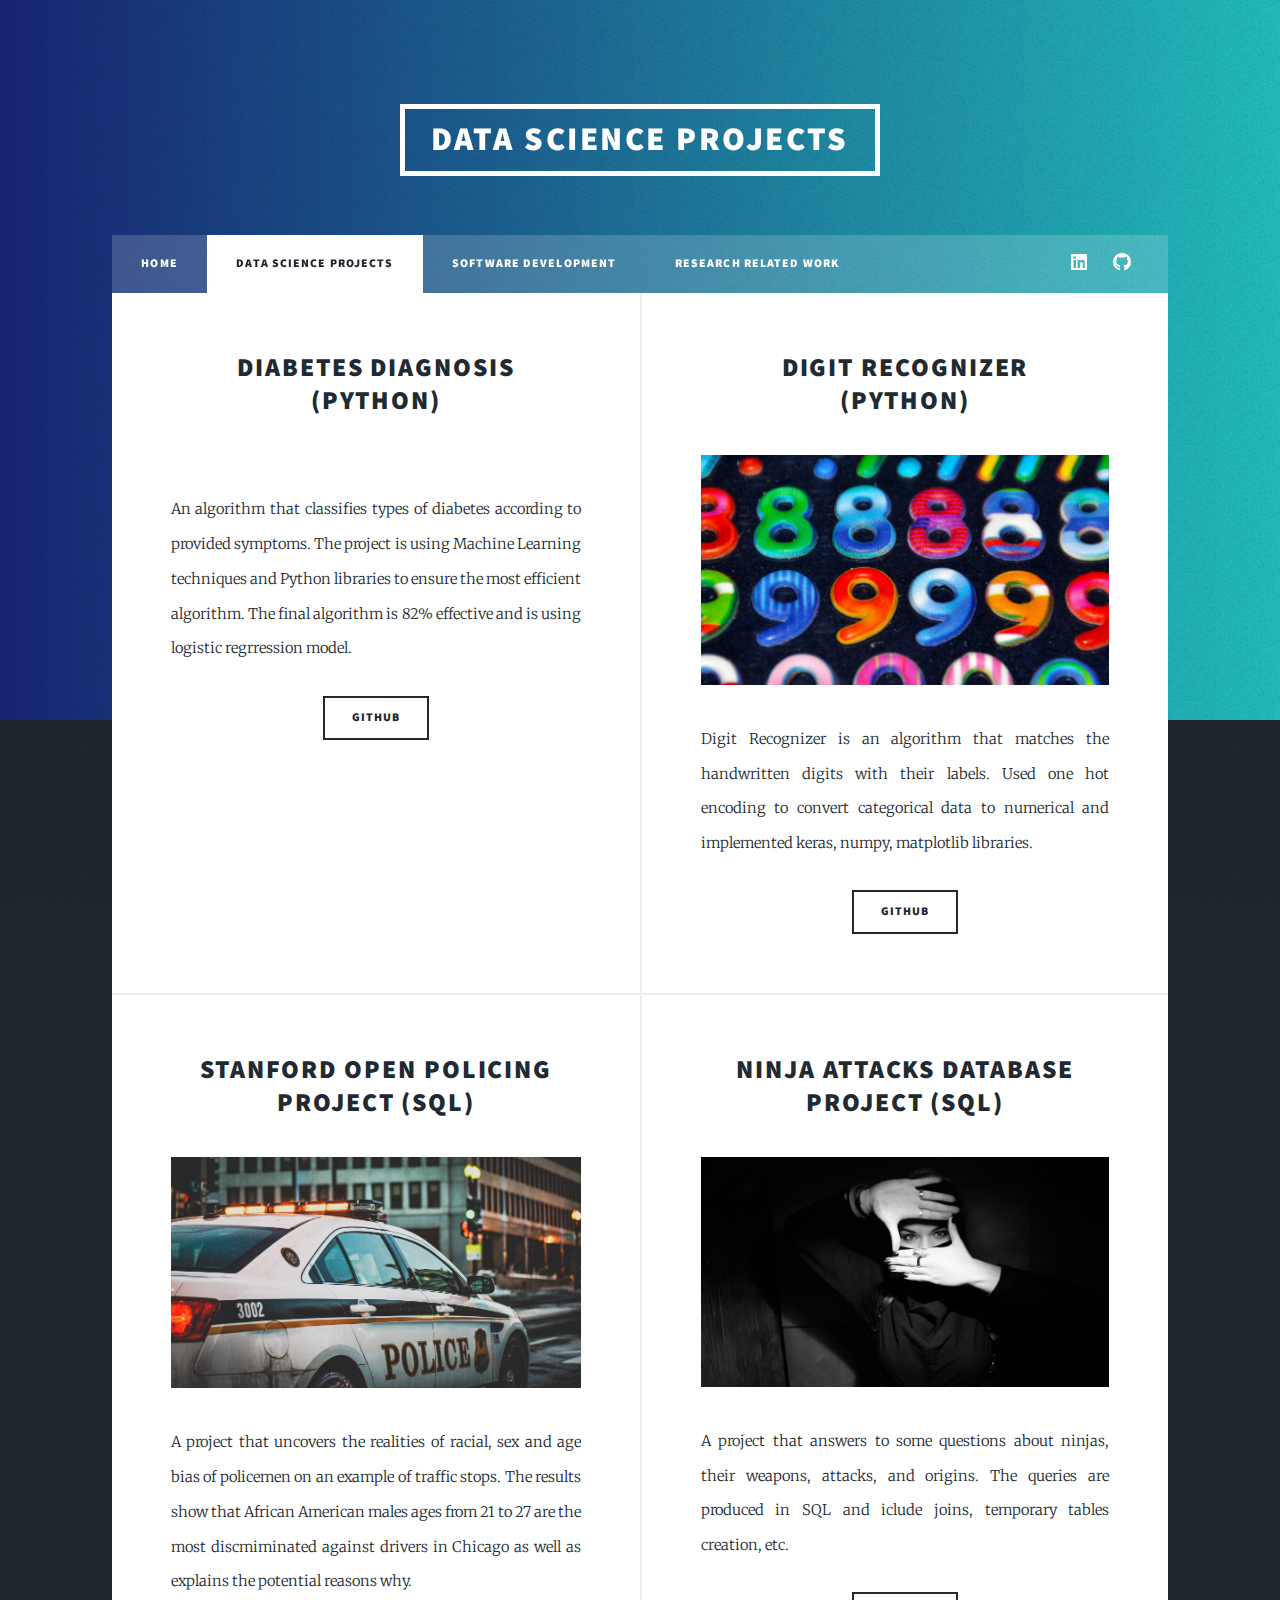
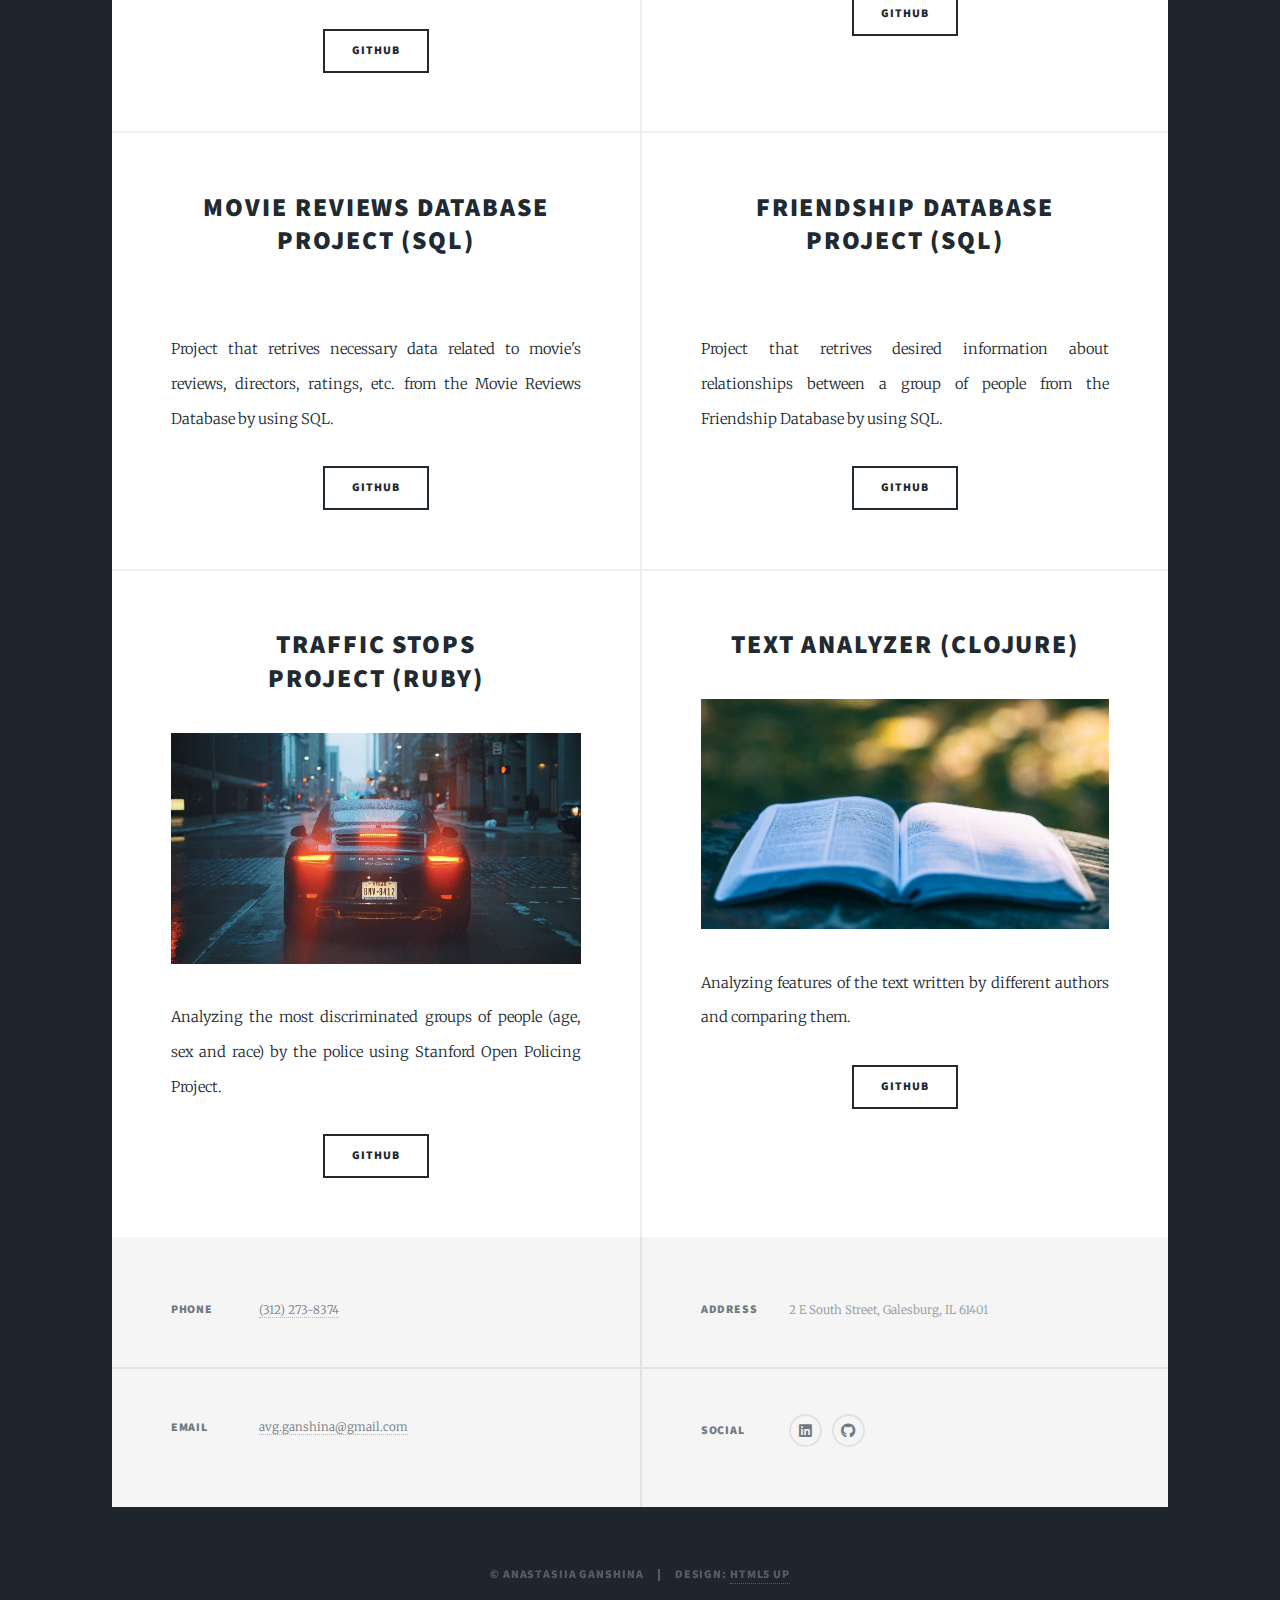
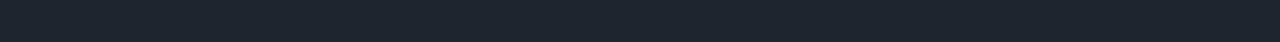
==== commit 9f0c4f2d: "Add files via upload" ====
--- a/datascience.html
+++ b/datascience.html
@@ -38,18 +38,31 @@
 						<!-- Post -->
 							<section class="posts">
 								
+
 								<article>
 									<header>
 										<h2><a href="#">Diabetes Diagnosis</br>(Python)</a></h2>
 									</header>
 									<a href="#" class="image fit"><img src="images/diabetes_ML.jpg" alt="" /></a>
 
-									<p> Develop an algorithm that classifies types of diabetes according to provided symptoms. The project is using Machine Learning techniques and Python libraries to ensure the most efficient algorithm. </p>
+									<p> An algorithm that classifies types of diabetes according to provided symptoms. The project is using Machine Learning techniques and Python libraries to ensure the most efficient algorithm. The final algorithm is 82% effective and is using logistic regrression model.</p>
 									
 									<ul class="actions special">
 										<li><a href="https://github.com/avganshina/diabetes_predictions" class="button">GitHub</a></li>
 									</ul>
 								</article>
+
+								<article>
+									<header>
+										<h2><a href="#">Digit recognizer</br> (Python)</a></h2>
+									</header>
+									<a href="#" class="image fit"><img src="images/ds_digit.jpg" alt="" /></a>
+									<p>Digit Recognizer is an algorithm that matches the handwritten digits with their labels. Used one hot encoding to convert categorical data to numerical and implemented keras, numpy, matplotlib libraries. </p>
+									<ul class="actions special">
+										<li><a href="https://github.com/avganshina/Digit_Recognizer" class="button">GitHub</a></li>
+									</ul>
+								</article>
+								
 
 								<article>
 									<header>
@@ -66,22 +79,11 @@
 
 								<article>
 									<header>
-										<h2><a href="#">Digit recognizer</br> (Python)</a></h2>
-									</header>
-									<a href="#" class="image fit"><img src="images/ds_digit.jpg" alt="" /></a>
-									<p>Digit Recognizer is an algorithm that matches the handwritten digits with their labels. Used one hot encoding to convert categorical data to numerical and implemented keras, numpy, matplotlib libraries. </p>
-									<ul class="actions special">
-										<li><a href="https://github.com/avganshina/Digit_Recognizer" class="button">GitHub</a></li>
-									</ul>
-								</article>
-
-								<article>
-									<header>
 										<h2><a href="#">Ninja Attacks Database</br> Project (SQL)</a></h2>
 									</header>
 									<a href="#" class="image fit"><img src="images/ninja.jpg" alt="" /></a>
 
-									<p> A project that answers to some questions about ninjas, their weapons, and attacks. The queries are produced in SQL and iclude joins, temporary tables creation, etc. </p>
+									<p> A project that answers to some questions about ninjas, their weapons, attacks, and origins. The queries are produced in SQL and iclude joins, temporary tables creation, etc. </p>
 									
 									<ul class="actions special">
 										<li><a href="https://github.com/avganshina/Ninja_Database" class="button">GitHub</a></li>
@@ -122,17 +124,6 @@
 									<p>Analyzing the most discriminated groups of people (age, sex and race) by the police using Stanford Open Policing Project. </p>
 									<ul class="actions special">
 										<li><a href="https://github.com/avganshina/policingstats" class="button">GitHub</a></li>
-									</ul>
-								</article>
-
-								<article>
-									<header>
-										<h2><a href="#">House Prices (Python)</a></h2>
-									</header>
-									<a href="#" class="image fit"><img src="images/house.jpg" alt="" /></a>
-									<p>In progress. House Prices is an algorithm that predicts the cost of a house based on its features.</p>
-									<ul class="actions special">
-										<li><a href="#" class="button">GitHub</a></li>
 									</ul>
 								</article>
 
